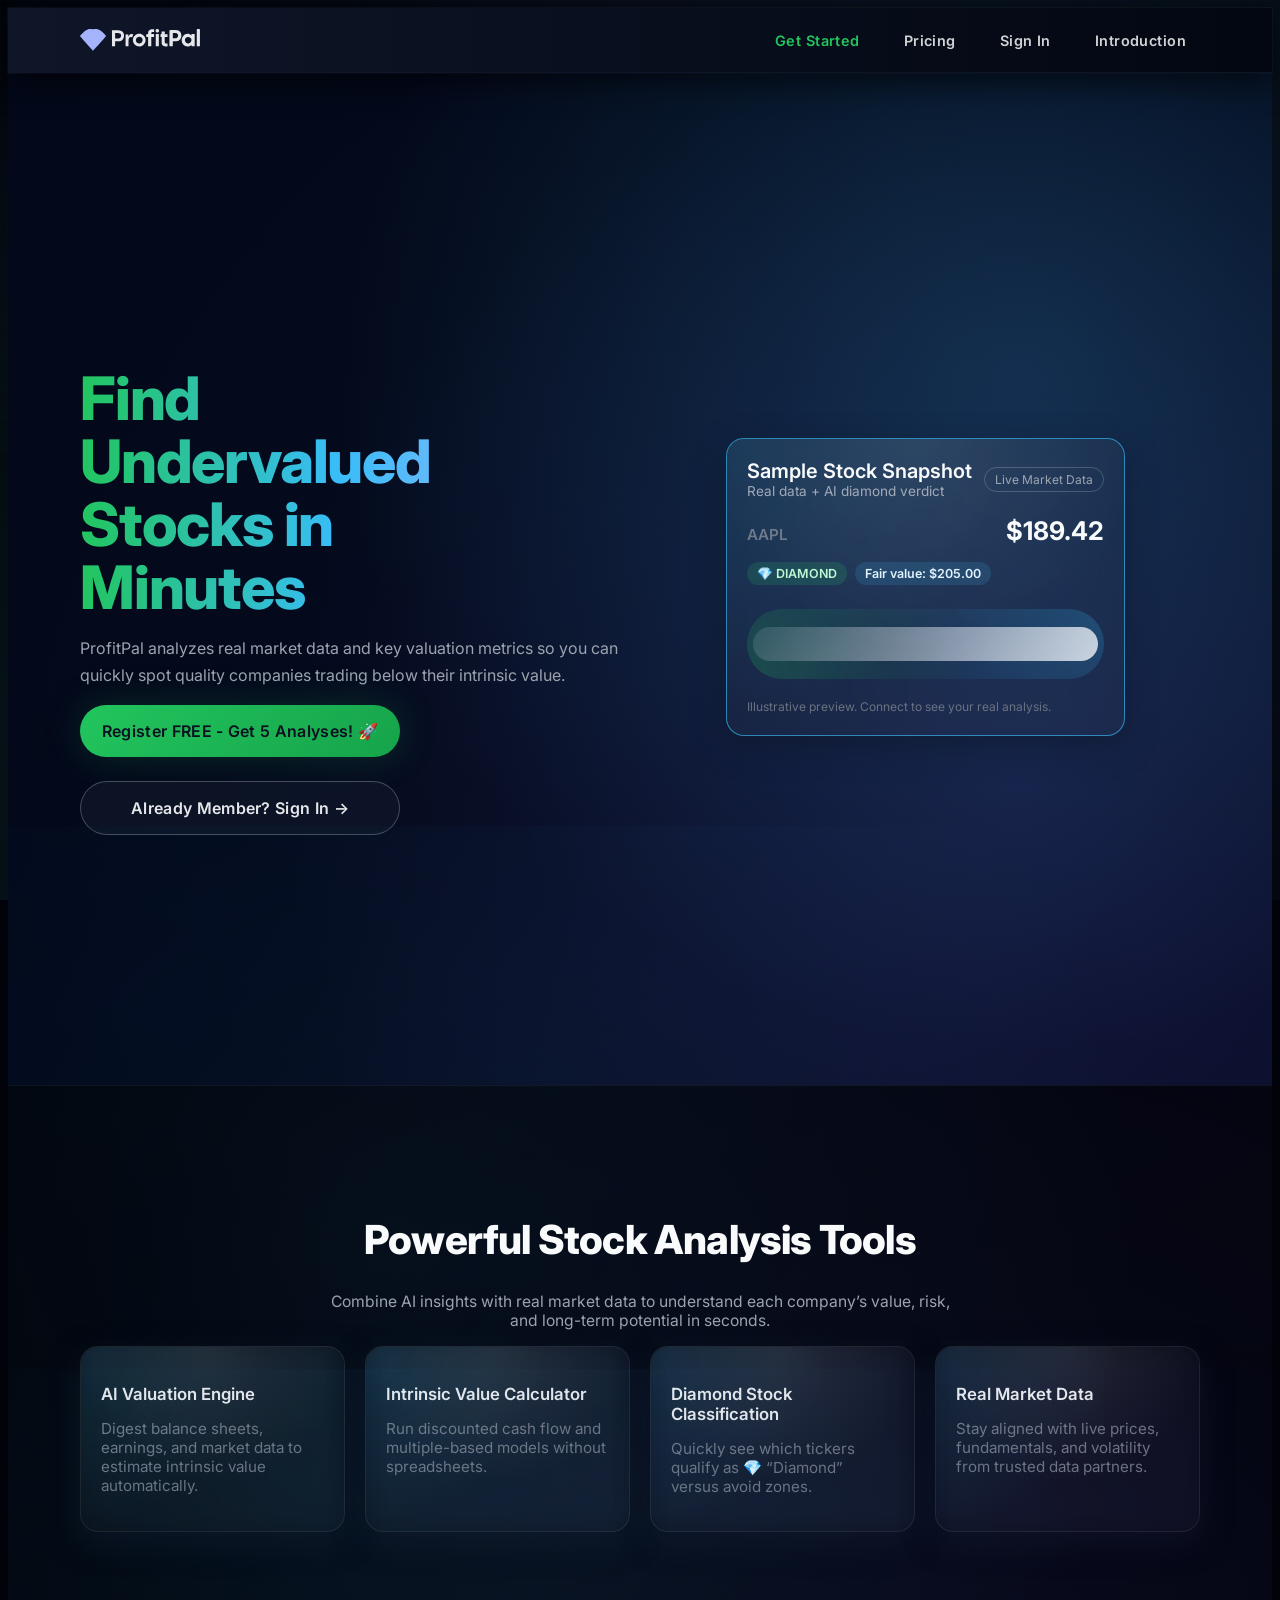
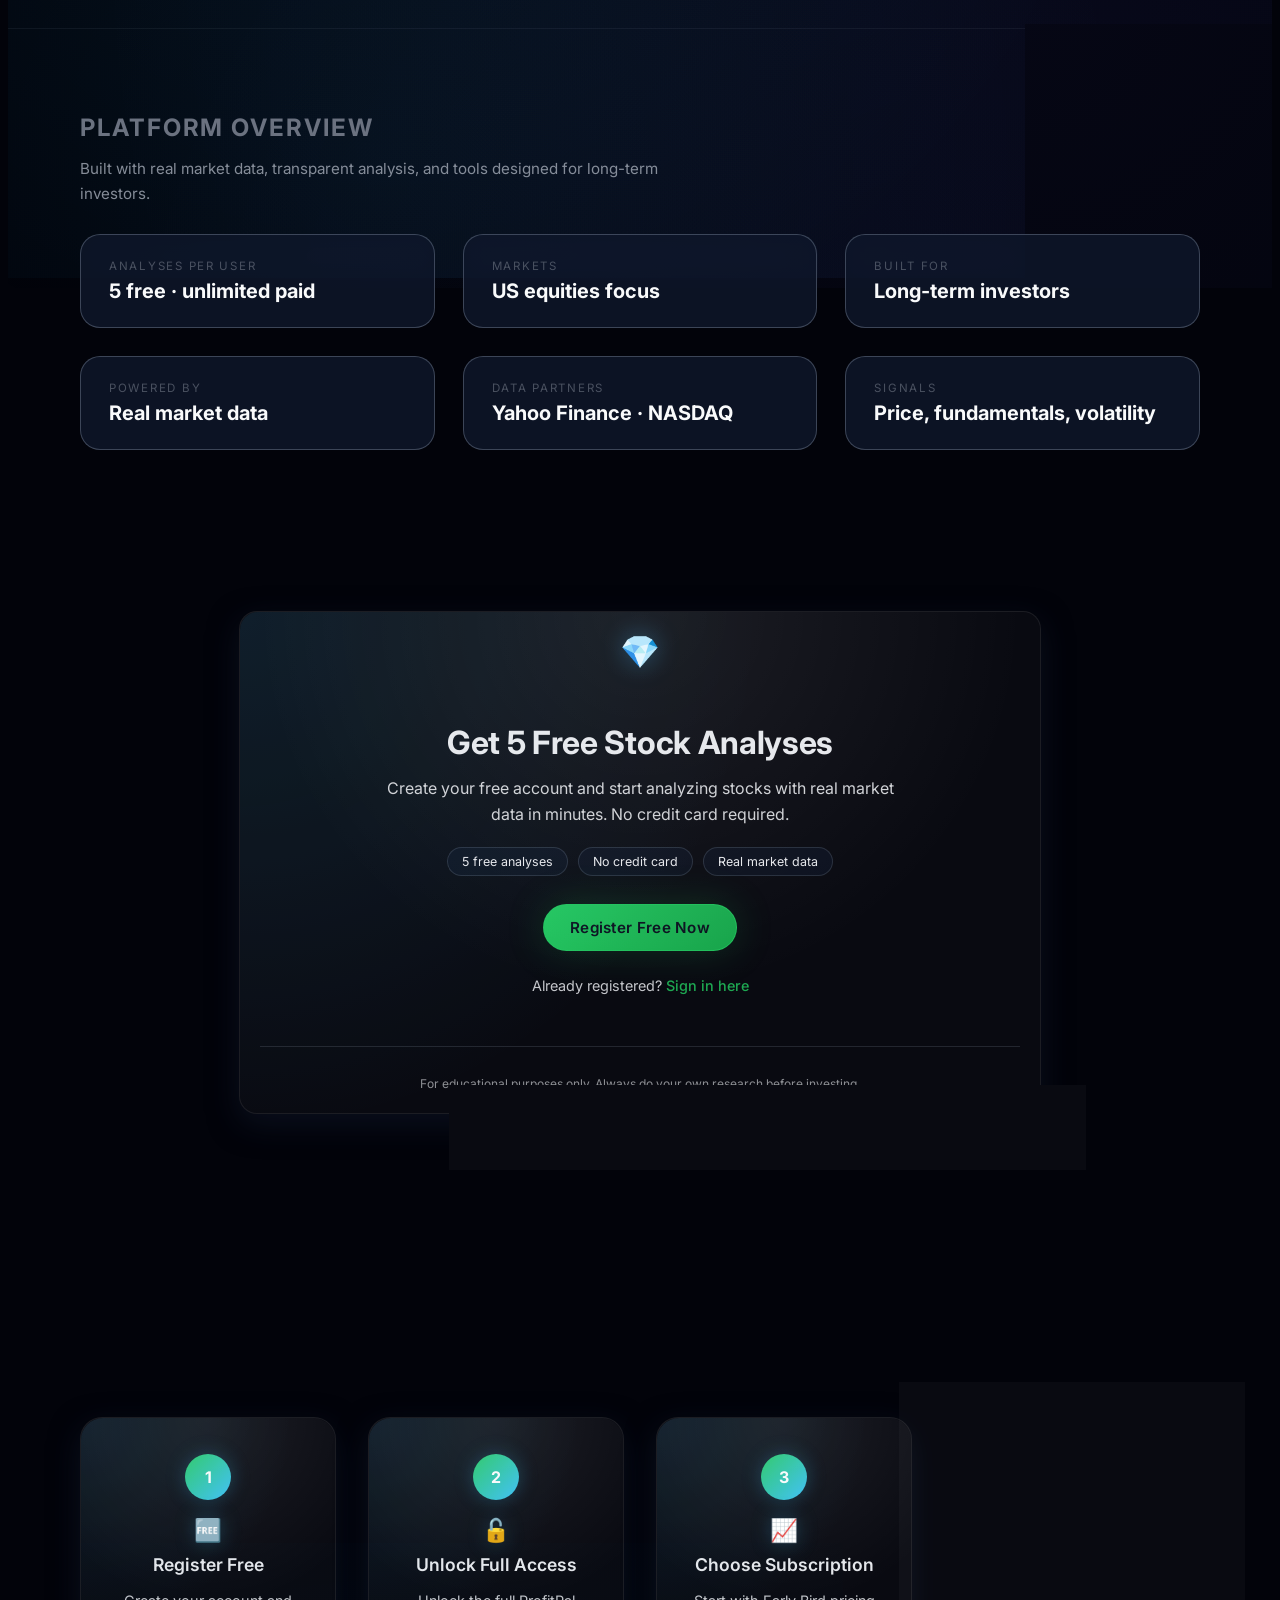
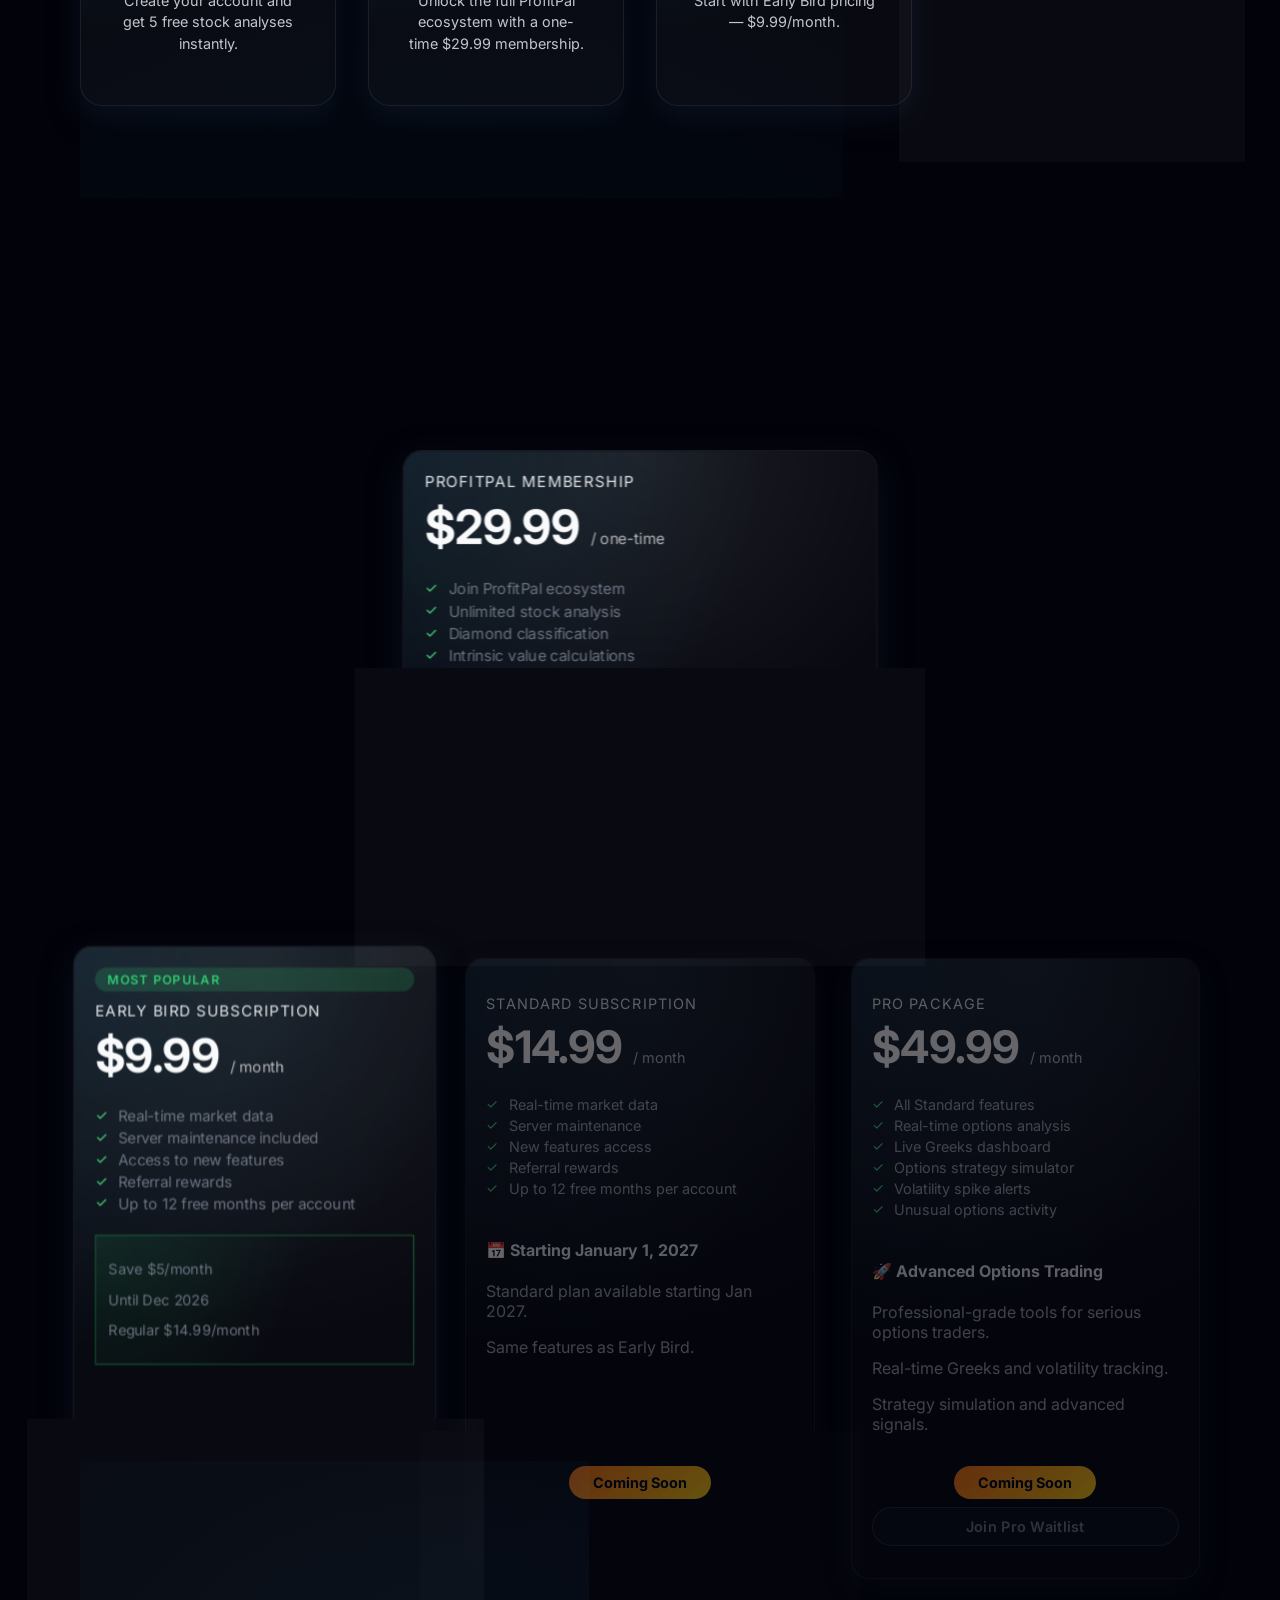
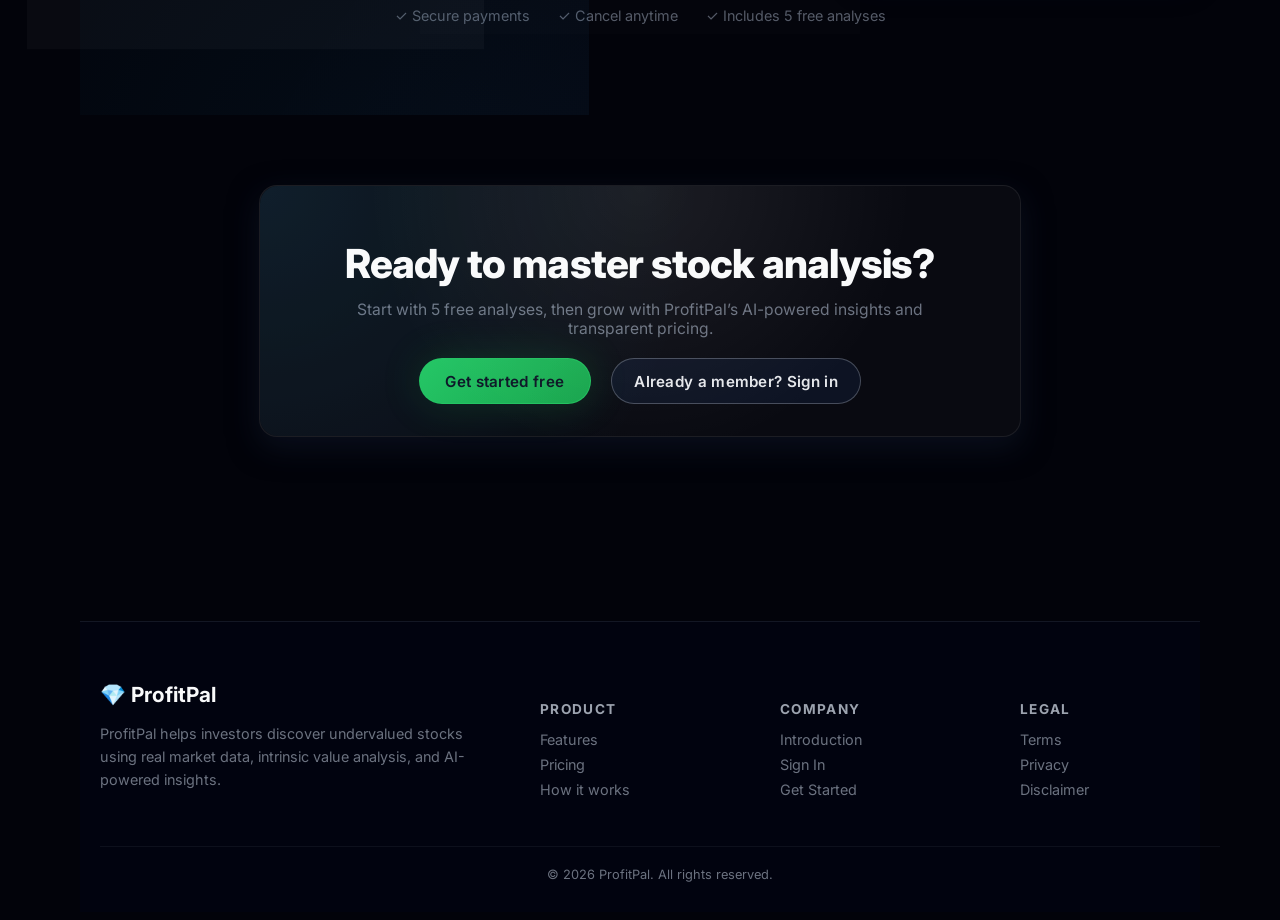
==== index.html @ 12ed352d "redesign homepage comppletd" ====
<!DOCTYPE html>
<html lang="en">
<head>
  <meta charset="UTF-8">
  <meta name="viewport" content="width=device-width, initial-scale=1.0">
  <title>💎 ProfitPal - Smart Stock Analysis Made Simple</title>
  <link href="https://fonts.googleapis.com/css2?family=Inter:wght@300;400;500;600;700;800;900&display=swap" rel="stylesheet">
  <!-- ProfitPal STYLES -->
  <!-- <link rel="stylesheet" href="profitpal_reunion_styles.css"> -->
  <link rel="stylesheet" href="redesign.css">
  <link rel="stylesheet" href="/static/css/pp-role-badge.css">
  <link rel="stylesheet" href="/static/css/logo.css">
</head>
<body class="pp-glow-bg">
  <div class="cursor-glow" id="cursor-glow" aria-hidden="true"></div>

<nav class="header-nav">
    <div class="pp-shell header-inner">
      <div class="header-logo">
        <svg class="header-logo-svg" viewBox="0 0 986 179" aria-label="ProfitPal logo">
          <path d="M883.81 39.78C897.352 40.2843 905.925 43.8228 915.745 52.9383C915.578 49.9847 915.866 44.8066 915.949 41.6885C924.79 41.5724 933.632 41.5745 942.474 41.6939C942.597 46.5914 942.513 51.8351 942.422 56.7499C941.898 84.8856 943.254 113.576 942.322 141.655C933.81 141.362 924.594 141.525 916.027 141.526L915.973 128.798C914.042 130.849 911.22 133.419 909.142 135.43C903.441 140.16 897.682 142.297 890.356 143.073C860.843 146.196 838.511 126.411 835.722 97.1095C834.373 82.6653 838.859 68.2813 848.181 57.166C858.124 45.3915 868.694 40.9746 883.81 39.78ZM894.15 118.386C908.742 115.59 918.317 101.511 915.557 86.9123C912.797 72.3144 898.743 62.7032 884.138 65.4256C869.48 68.1588 859.827 82.2739 862.596 96.9256C865.366 111.576 879.506 121.194 894.15 118.386Z" />
          <path d="M735.019 9.50898C754.934 9.13158 781.502 8.27682 800.532 11.282C832.593 16.344 842.893 60.5334 823.864 83.9673C815.263 94.5591 805.872 98.5158 792.501 100.188C783.858 101.408 772.048 100.964 763.046 100.835C761.917 112.006 763.194 129.343 762.53 141.616L735.41 141.663C734.398 127.587 734.911 106.227 734.91 91.5238L735.019 9.50898ZM763.005 76.2023C776.148 76.356 789.827 78.2774 800.205 69.4683C807.476 61.0581 809.084 47.9698 800.147 39.9606C791.537 32.244 773.995 33.6471 762.813 33.6428C762.841 47.6075 762.705 62.2699 763.005 76.2023Z" />
          <path d="M262.577 9.6993C270.832 9.29825 280.937 9.40684 289.358 9.43372C308.467 9.62295 327.675 7.44462 344.207 18.9782C364.381 33.0504 367.737 64.2321 353.089 83.347C344.488 94.5742 333.376 98.8954 319.412 100.643C310.191 101.737 298.14 101.388 288.618 101.379C288.462 114.744 288.602 128.397 288.597 141.785L262.762 141.766L262.697 47.8386C262.715 40.0704 262.656 32.3021 262.517 24.5359C262.455 20.5523 262.136 13.3378 262.577 9.6993ZM330.562 71.9703C339.445 63.6591 340.869 48.8149 332.354 39.9929C322.887 30.1828 302.254 32.7203 289.732 32.8429L288.716 33.3203C288.295 37.3802 288.545 44.9646 288.558 49.2385L288.666 78.2194C302.047 78.0635 319.755 79.9171 330.562 71.9703Z" />
          <path d="M482.337 39.6983C510.861 37.1393 536.095 58.1067 538.803 86.6187C541.509 115.131 520.672 140.472 492.173 143.326C463.468 146.201 437.901 125.177 435.174 96.4568C432.447 67.7362 453.602 42.2777 482.337 39.6983ZM489.909 119.203C505.217 117.568 516.321 103.866 514.751 88.552C513.181 73.238 499.525 62.0763 484.204 63.5838C468.793 65.0998 457.551 78.8537 459.132 94.2569C460.711 109.661 474.511 120.846 489.909 119.203Z" />
          <path d="M561.649 21.2222C567.627 -0.677405 591.073 1.02353 608.801 1.4063C609.04 8.57355 609.092 17.8224 608.743 24.9918C592.611 23.8532 584.983 22.678 585.951 41.6616C593.433 41.6347 601.106 41.5197 608.572 41.6229C608.627 49.6364 608.61 57.6498 608.523 65.6632C600.965 65.8782 592.714 65.5428 585.49 65.8611C585.703 89.4175 586.374 118.1 585.547 141.327C579.314 141.467 573.079 141.497 566.845 141.417L559.882 141.645L559.797 95.4289C559.746 87.838 559.262 72.5971 560.325 65.5299C557.421 66.0427 547.546 65.9567 544.109 66.0019C544.272 58.0669 544.354 50.132 544.351 42.196C547.762 41.9648 557.878 42.4852 559.936 41.6251L560.066 40.1649C559.924 31.8128 559.798 29.1732 561.649 21.2222Z" />
          <path d="M670.803 20.3631C679.321 20.4577 687.889 20.4426 696.395 20.8254C696.937 26.3401 696.662 36.8727 696.671 42.7798C703.901 42.739 712.036 42.7067 719.177 43.4411L719.157 66.0793C711.493 66.2492 703.828 66.3535 696.163 66.3911C696.117 80.0762 695.802 93.8656 696.342 107.529C696.943 122.754 709.027 119.634 719.801 118.392L719.868 128.119L719.873 140.795C706.32 143.627 689.011 145.169 678.341 134.263C675.289 131.093 673.139 127.165 672.115 122.886C670.42 116.076 670.915 105.099 670.966 97.8901L671.233 66.3072L661.994 65.6729C661.668 58.0745 661.808 49.9277 661.818 42.2777C664.708 41.9551 667.841 41.8917 670.762 41.7648C671.091 35.3459 670.849 26.8874 670.803 20.3631Z" />
          <path d="M960.337 1.10524C967.896 0.721398 977.952 0.81173 985.503 1.10741L985.563 99.091L985.472 127.121C985.458 131.242 985.767 137.014 985.248 140.834L984.38 141.392C976.148 141.453 967.916 141.444 959.684 141.366L959.751 41.6702C959.79 29.127 959.792 16.5354 959.661 3.98679C959.644 2.30411 959.47 1.91917 960.337 1.10524Z" />
          <path d="M421.766 41.9143C429.05 41.4692 431.078 42.0057 437.452 45.0894C433.96 53.0544 431.696 61.2839 428.096 69.0598C413.186 61.1141 403.387 68.0276 399.632 83.734C397.984 90.6303 398.625 98.862 398.52 105.962C398.345 117.878 398.9 129.909 398.415 141.823L375.652 141.685C374.998 141.589 375.378 141.703 374.592 141.141C374.168 130.173 374.554 116.979 374.596 105.876L374.668 44.5389C381.754 44.2346 389.69 44.4152 396.851 44.4442C397.289 49.4718 397.152 57.8863 397.198 63.1666C403.48 51.6168 407.734 44.6055 421.766 41.9143Z" />
          <path d="M622.923 41.9433C630.18 41.5509 640.416 41.7681 647.807 41.9423C647.534 64.2794 647.975 86.765 647.824 109.099C647.756 119.24 648.233 131.432 647.621 141.421C639.397 141.621 630.752 141.545 622.491 141.585C622.217 109.186 622.153 74.2863 622.923 41.9433Z" />
          <path d="M630.878 0.703123C635.871 -0.907519 641.346 0.293468 645.206 3.84914C649.066 7.40373 650.713 12.7615 649.517 17.8708C648.321 22.979 644.467 27.0497 639.431 28.5217C631.792 30.7559 623.775 26.4379 621.436 18.8309C619.097 11.2229 623.303 3.14812 630.878 0.703123Z" />
          <g class="logo-icon">
            <path d="M138.851 0.0190285C141.362 -0.291703 147.992 3.28871 150.614 4.51229C162.621 10.1108 172.468 13.3138 181.545 23.4422C191.88 34.9769 204.767 45.6073 214.622 57.5484C206.332 68.9509 192.334 83.2445 182.799 94.29C158.016 123 131.608 150.382 105.896 178.186C101.082 173.342 96.158 167.537 91.5927 162.363C80.7181 150.558 2.09233 64.6705 0 58.2495C0.516094 55.6884 2.38046 53.1595 4.33517 51.3779C17.1214 39.7281 28.5744 25.584 42.1165 14.9449C46.0786 11.8322 54.9285 8.97219 59.6464 6.26808C63.6687 3.96286 69.9877 1.37054 74.5218 0.444802C83.7093 -0.383099 94.5817 1.55549 103.902 1.3684C115.561 1.13509 127.187 0.402873 138.851 0.0190285Z" />
            <path d="M122.23 73.4272C125.714 72.9703 127.943 73.0402 131.45 73.0886C126.568 89.3896 121.503 106.096 116.798 122.428C113.238 134.785 111.622 146.486 106.733 159.098C106.053 153.695 105.28 149.513 104.209 144.222C100.938 130.113 95.6568 115.241 92.2646 100.933C90.3851 93.0076 85.6059 82.3847 82.8813 74.1702C92.2259 75.7206 112.658 74.5788 122.23 73.4272Z" />
            <path d="M37.9092 64.6042C48.6482 66.9589 67.8587 71.1693 77.8935 74.0412C85.8199 93.5291 90.6787 114.91 97.1772 134.937C98.9373 140.364 101.138 146.861 102.168 152.4C100.007 151.327 66.9738 102.37 61.7376 97.0267C58.9851 94.2183 39.3607 67.9975 37.9092 64.6042Z" />
            <path d="M170.916 65.1579L171.833 65.2171C172.048 67.6922 140.785 111.658 136.105 118.55C127.833 130.727 118.882 145.157 111.005 157.723L110.446 157.559C114.2 148.097 116.245 138.888 119.234 129.397C124.977 111.162 129.582 92.2958 135.686 74.2766C136.73 73.4756 137.765 72.6638 138.791 71.8413C148.399 70.2866 161.545 67.5879 170.916 65.1579Z" />
            <path d="M106.432 32.6816C110.862 37.6275 114.187 43.2777 117.842 48.7935C122.263 55.4726 126.743 62.113 131.281 68.7136C124.923 69.5372 116.058 69.677 109.034 70.3759C100.631 70.5651 92.2237 70.5027 83.8232 70.1866C86.8553 60.0196 100.138 41.5326 106.432 32.6816Z" />
            <path d="M195.163 55.3424C196.867 56.8939 198.565 58.6347 200.213 60.2615C197.532 64.0548 185.405 76.6109 181.498 81.0912C162.601 102.764 143.368 124.142 123.804 145.217C122.667 146.915 122.748 146.986 120.921 148.078C121.095 147.019 126.042 140.354 127.122 138.679C141.017 117.135 156.051 96.3687 171.059 75.5959C174.262 71.1618 177.628 67.39 180.494 62.6774C185.731 60.369 190.132 58.0197 195.163 55.3424Z" />
            <path d="M14.0186 60.8894C19.4268 60.3099 25.851 61.5378 31.1206 62.7484C35.0106 66.1589 39.8081 74.3229 43.4176 79.028C55.8608 95.2828 68.0793 111.71 80.0699 128.301C83.5439 133.049 97.7311 151.159 99.0869 155.349C94.6216 152.163 15.8152 65.0408 14.0186 60.8894Z" />
            <path d="M63.6128 28.883C66.0868 31.914 75.8882 64.3634 77.4957 69.7963C70.6843 68.3674 63.8945 66.8331 57.1304 65.1934C51.0459 63.5419 44.9463 61.9495 38.8306 60.4174C46.6214 52.6642 55.4477 37.7566 63.6128 28.883Z" />
            <path d="M67.1577 27.7787C77.2581 29.4292 92.5205 31.3914 102.626 32.0602C98.0964 38.3683 93.329 44.7916 89.2583 51.3782C86.0682 56.3929 83.7372 60.4356 80.8966 65.6267C76.2571 54.3081 71.5864 39.6532 67.1577 27.7787Z" />
            <path d="M144.538 34.2966C151.909 40.3306 163.829 53.5609 171.808 60.9593C168.067 61.6732 164.334 62.4334 160.612 63.2398C152.627 64.6827 144.664 66.2428 136.726 67.919C139.23 56.8219 141.675 45.2733 144.538 34.2966Z" />
            <path d="M50.66 24.1758C54.577 24.808 56.3026 25.2649 60.1056 26.4476C50.8858 37.9254 44.3336 48.7698 33.9633 60.0378L28.8636 58.5767L17.5193 56.0983C24.607 47.7064 33.4881 40.6166 41.1564 32.7289C44.0745 29.7281 47.3022 26.6605 50.66 24.1758Z" />
            <path d="M133.725 27.5713C137.485 26.9713 138.198 28.582 140.758 31.0549C138.728 41.7402 134.881 54.2082 133.498 64.7236C131.902 61.8378 130.216 59.4401 128.357 56.7231C122.881 48.8569 116.65 39.5533 111.667 31.4517C117.056 30.0636 127.761 28.597 133.725 27.5713Z" />
            <path d="M155.803 23.4769C160.207 24.308 165.308 24.98 168.764 27.9636C177.023 35.0954 184.537 43.9303 192.182 51.7792L187.54 54.3522L179.564 58.6476C174.173 49.7632 162.975 29.8743 155.803 23.4769Z" />
            <path d="M75.5026 12.4099C81.8957 13.7335 96.4893 14.7033 103.101 15.1355C103.664 19.1783 104.184 23.2264 104.662 27.2799C101.977 27.067 99.5504 26.7294 96.8914 26.3659C87.7018 25.4026 76.3843 24.5295 67.53 22.7823C70.3223 17.4235 70.9556 16.3053 75.5026 12.4099Z" />
            <path d="M133.612 13.1367C136.628 12.2905 147.282 16.7418 150.712 18.0783C141.297 20.1771 131.853 22.1501 122.384 23.9962C117.883 24.7295 112.994 25.9208 108.509 26.9153C108.632 22.65 108.843 19.4234 108.232 15.2097C116.706 14.6968 125.168 14.0055 133.612 13.1367Z" />
            <path d="M141.428 24.8617C157.379 23.2167 160.217 35.0815 167.522 46.2022C169.952 49.902 172.398 53.2759 174.47 57.224L174.193 57.9885C166.091 52.3824 157.462 40.3058 149.626 33.7375C145.244 30.0635 147.667 30.0151 146.485 27.3013L145.169 28.3873C143.341 27.9174 142.272 26.4939 141.428 24.8617Z" />
            <path d="M65.9674 17.1773C66.2222 18.8159 65.7642 19.9051 64.9255 21.234C62.4386 22.478 63.2686 22.1071 60.1248 21.8652C60.1473 21.4942 60.1699 21.1233 60.1925 20.7523C62.1493 18.831 63.517 18.3644 65.9674 17.1773Z" />
          </g>
        </svg>
      </div>
      <div class="header-links">
        <a href="#demo" class="nav-link nav-link--primary">Get Started</a>
        <a href="#pricing" class="nav-link">Pricing</a>
        <a href="/login" class="nav-link">Sign In</a>
        <!-- СЮДА МОЖНО ДОБАВИТЬ ЕЩЁ ССЫЛКИ, НАПРИМЕР: -->
        <a href="#introduction" class="nav-link">Introduction</a>
      </div>
    </div>
  </nav>

  <!-- Hero Section -->
  <div class="hero pp-section pp-section--hero reveal-up">
    <div class="pp-shell">
      <div class="pp-grid pp-grid--2 pp-grid--center hero-layout">
        <!-- Left: headline and actions -->
        <div class="hero-content hero-left">
          <h1 class="pp-hero-title">Find<br>Undervalued<br>Stocks in<br>Minutes</h1>
          <p class="pp-hero-subtitle">
            ProfitPal analyzes real market data and key valuation metrics so you can quickly spot quality companies
            trading below their intrinsic value.
          </p>
          <div class="hero-actions">
            <a href="#demo" class="cta-button pp-btn pp-btn-primary">Register FREE - Get 5 Analyses! 🚀</a>
            <a href="/login" class="cta-button secondary pp-btn pp-btn-secondary">Already Member? Sign In →</a>
          </div>
        </div>

        <!-- Right: product preview card (static) -->
        <div class="hero-preview hero-right">
          <div class="pp-card pp-card--highlight hero-preview-card">
            <div class="pp-card-header">
              <div>
                <div class="pp-card-title">Sample Stock Snapshot</div>
                <div class="pp-card-subtitle">Real data + AI diamond verdict</div>
              </div>
              <span class="hero-badge">Live Market Data</span>
            </div>
            <div class="hero-preview-body">
              <div class="hero-preview-price-row">
                <span class="hero-preview-ticker">AAPL</span>
                <span class="hero-preview-price">$189.42</span>
              </div>
              <div class="hero-preview-meta">
                <span class="hero-preview-tag hero-preview-tag--diamond">💎 DIAMOND</span>
                <span class="hero-preview-tag hero-preview-tag--fair">Fair value: $205.00</span>
              </div>
              <div class="hero-preview-chart">
                <div class="hero-preview-chart-line"></div>
              </div>
              <div class="hero-preview-footer">
                <span class="hero-preview-footnote">Illustrative preview. Connect to see your real analysis.</span>
              </div>
            </div>
          </div>
        </div>
      </div>
    </div>
  </div>

  <!-- Feature Section -->
  <div class="pp-section features-section reveal-up" id="features">
    <div class="pp-shell">
      <h2 class="pp-section-title">Powerful Stock Analysis Tools</h2>
      <p class="pp-section-description">
        Combine AI insights with real market data to understand each company’s value, risk, and long-term potential in seconds.
      </p>
      <div class="pp-grid pp-grid--4 feature-grid">
        <div class="pp-card feature-card">
          <h3 class="feature-card-title">AI Valuation Engine</h3>
          <p class="feature-card-text">Digest balance sheets, earnings, and market data to estimate intrinsic value automatically.</p>
        </div>
        <div class="pp-card feature-card">
          <h3 class="feature-card-title">Intrinsic Value Calculator</h3>
          <p class="feature-card-text">Run discounted cash flow and multiple-based models without spreadsheets.</p>
        </div>
        <div class="pp-card feature-card">
          <h3 class="feature-card-title">Diamond Stock Classification</h3>
          <p class="feature-card-text">Quickly see which tickers qualify as 💎 “Diamond” versus avoid zones.</p>
        </div>
        <div class="pp-card feature-card">
          <h3 class="feature-card-title">Real Market Data</h3>
          <p class="feature-card-text">Stay aligned with live prices, fundamentals, and volatility from trusted data partners.</p>
        </div>
      </div>
    </div>
  </div>

  <!-- Hero Stats Strip -->
  <div class="pp-section pp-section--tight hero-stats-section reveal-up">
    <div class="pp-shell">
      <div class="hero-stats-header">
        <h2 class="hero-stats-title">Platform Overview</h2>
        <p class="hero-stats-subtitle">
          Built with real market data, transparent analysis, and tools designed for long-term investors.
        </p>
      </div>
      <div class="platform-grid">
        <div class="platform-card">
          <div class="platform-card-label">Analyses per user</div>
          <div class="platform-card-value">5 free · unlimited paid</div>
        </div>
        <div class="platform-card">
          <div class="platform-card-label">Markets</div>
          <div class="platform-card-value">US equities focus</div>
        </div>
        <div class="platform-card">
          <div class="platform-card-label">Built for</div>
          <div class="platform-card-value">Long-term investors</div>
        </div>
        <div class="platform-card">
          <div class="platform-card-label">Powered by</div>
          <div class="platform-card-value">Real market data</div>
        </div>
        <div class="platform-card">
          <div class="platform-card-label">Data partners</div>
          <div class="platform-card-value">Yahoo Finance · NASDAQ</div>
        </div>
        <div class="platform-card">
          <div class="platform-card-label">Signals</div>
          <div class="platform-card-value">Price, fundamentals, volatility</div>
        </div>
      </div>
    </div>
  </div>

  <!-- Registration CTA Section -->
  <div class="pp-shell reveal-up">
    <div class="pp-section" id="demo">
      <div class="cta-card registration-cta pp-card">
        <div class="registration-icon">💎</div>

        <h3 class="platform-title">Get 5 Free Stock Analyses</h3>

        <p class="platform-subtitle">
          Create your free account and start analyzing stocks with real market data in minutes. No credit card required.
        </p>

        <div class="trust-chips-row">
          <span class="trust-chip">5 free analyses</span>
          <span class="trust-chip">No credit card</span>
          <span class="trust-chip">Real market data</span>
        </div>

        <button class="cta-button pp-btn pp-btn-primary registration-cta-btn">
          Register Free Now
        </button>

        <p class="cta-secondary">
          Already registered? <a href="/login">Sign in here</a>
        </p>

        <div class="cta-divider"></div>

        <p class="cta-disclaimer">
          For educational purposes only. Always do your own research before investing.
        </p>
      </div>
    </div>

    <!-- How It Works Section -->
    <div class="pp-section" id="how-it-works">
      <h2 class="pp-section-title">How ProfitPal Works</h2>
      <div class="process-steps steps-grid reveal-up">
        <div class="step-flow-line" aria-hidden="true"></div>

        <div class="step step-card pp-card">
          <div class="step-number">1</div>
          <div class="step-body">
            <div class="step-icon">🆓</div>
            <h3 class="step-title">Register Free</h3>
            <p class="step-description">
              Create your account and get 5 free stock analyses instantly.
            </p>
          </div>
        </div>
        <div class="step step-card pp-card">
          <div class="step-number">2</div>
          <div class="step-body">
            <div class="step-icon">🔓</div>
            <h3 class="step-title">Unlock Full Access</h3>
            <p class="step-description">
              Unlock the full ProfitPal ecosystem with a one-time $29.99 membership.
            </p>
          </div>
        </div>
        <div class="step step-card pp-card">
          <div class="step-number">3</div>
          <div class="step-body">
            <div class="step-icon">📈</div>
            <h3 class="step-title">Choose Subscription</h3>
            <p class="step-description">
              Start with Early Bird pricing — $9.99/month.
            </p>
          </div>
        </div>
        <div class="step step-card pp-card">
          <div class="step-number">4</div>
          <div class="step-body">
            <div class="step-icon">🤝</div>
            <h3 class="step-title">Refer Friends</h3>
            <p class="step-description">
              Invite friends and earn free subscription months.
            </p>
          </div>
        </div>
      </div>
    </div>

    <!-- Pricing Section -->
    <div class="pp-section reveal-up" id="pricing">
      <h2 class="pp-section-title">Simple ProfitPal Pricing</h2>

      <p class="pricing-flow-text">
        Start free with 5 stock analyses. Unlock the platform with a one-time membership, then choose a subscription plan.
      </p>

      <div class="pricing-cards pricing-grid">
        <!-- Membership (one-time) -->
        <div class="pricing-card featured pp-card pricing-card--primary pricing-card--membership membership-card">
          <div class="pricing-tier">ProfitPal Membership</div>
          <div class="pricing-price">
            <span class="price">$29.99</span>
            <span class="price-period">/ one-time</span>
          </div>
          <div class="pricing-features">
            <div class="feature">Join ProfitPal ecosystem</div>
            <div class="feature">Unlimited stock analysis</div>
            <div class="feature">Diamond classification</div>
            <div class="feature">Intrinsic value calculations</div>
            <div class="feature">Premium metrics</div>
          </div>
          <div class="info-text">
            <h4>💎 Required to access ProfitPal</h4>
            <p>One-time membership to unlock the ProfitPal platform.</p>
          </div>
          <div class="pricing-actions">
            <button onclick="showQR()" class="cta-button pp-btn pp-btn-primary pricing-cta button-primary">
              Join with QR or card
            </button>
          </div>
        </div>

        <!-- Early Bird subscription -->
        <div class="pricing-card featured pp-card popular-plan">
          <div class="badge-popular">Most Popular</div>
          <div class="pricing-tier">Early Bird Subscription</div>
          <div class="pricing-price">
            <span class="price">$9.99</span>
            <span class="price-period">/ month</span>
          </div>
          <div class="pricing-features">
            <div class="feature">Real-time market data</div>
            <div class="feature">Server maintenance included</div>
            <div class="feature">Access to new features</div>
            <div class="feature">Referral rewards</div>
            <div class="feature">Up to 12 free months per account</div>
          </div>
          <div class="info-text info-text--note">
            <p>Save $5/month</p>
            <p>Until Dec 2026</p>
            <p>Regular $14.99/month</p>
          </div>
          <div class="pricing-actions">
            <button onclick="goToPayment()" class="cta-button pp-btn pp-btn-primary pricing-cta button-primary">
              Start Early Bird
            </button>
          </div>
        </div>

        <!-- Standard subscription -->
        <div class="pricing-card info-only pp-card pricing-card--muted">
          <div class="pricing-tier pricing-tier--muted">Standard Subscription</div>
          <div class="pricing-price">
            <span class="price">$14.99</span>
            <span class="price-period">/ month</span>
          </div>
          <div class="pricing-features">
            <div class="feature">Real-time market data</div>
            <div class="feature">Server maintenance</div>
            <div class="feature">New features access</div>
            <div class="feature">Referral rewards</div>
            <div class="feature">Up to 12 free months per account</div>
          </div>

          <div class="info-text">
            <h4>📅 Starting January 1, 2027</h4>
            <p>Standard plan available starting Jan 2027.</p>
            <p>Same features as Early Bird.</p>
          </div>
          <div class="pricing-actions">
            <div class="pricing-ribbon">
              Coming Soon
            </div>
            <button class="cta-button pp-btn pp-btn-secondary pricing-cta" disabled>
              Available 2027
            </button>
          </div>
        </div>

        <!-- Pro package -->
        <div class="pricing-card info-only pp-card pricing-card--muted">
          <div class="pricing-tier pricing-tier--muted">Pro Package</div>
          <div class="pricing-price">
            <span class="price">$49.99</span>
            <span class="price-period">/ month</span>
          </div>
          <div class="pricing-features">
            <div class="feature">All Standard features</div>
            <div class="feature">Real-time options analysis</div>
            <div class="feature">Live Greeks dashboard</div>
            <div class="feature">Options strategy simulator</div>
            <div class="feature">Volatility spike alerts</div>
            <div class="feature">Unusual options activity</div>
          </div>

          <div class="info-text">
            <h4>🚀 Advanced Options Trading</h4>
            <p>Professional-grade tools for serious options traders.</p>
            <p>Real-time Greeks and volatility tracking.</p>
            <p>Strategy simulation and advanced signals.</p>
          </div>
          <div class="pricing-actions">
            <div class="pricing-ribbon">
              Coming Soon
            </div>
            <button class="cta-button pp-btn pp-btn-secondary pricing-cta" disabled>
              Join Pro Waitlist
            </button>
          </div>
        </div>
      </div>

      <div class="trust-row">
        <span>✓ Secure payments</span>
        <span>✓ Cancel anytime</span>
        <span>✓ Includes 5 free analyses</span>
      </div>
    </div>

    <div class="pp-section pp-section--tight final-cta-section reveal-up">
      <div class="final-cta-card pp-card">
        <h2 class="final-cta-title">Ready to master stock analysis?</h2>
        <p class="final-cta-text">
          Start with 5 free analyses, then grow with ProfitPal’s AI-powered insights and transparent pricing.
        </p>
        <div class="final-cta-actions">
          <a href="#demo" class="cta-button pp-btn pp-btn-primary">Get started free</a>
          <a href="/login" class="cta-button pp-btn pp-btn-secondary">Already a member? Sign in</a>
        </div>
      </div>
    </div>

    <div class="footer-disclaimer"></div>

  <!-- QR Code Popup -->
  <div id="qr-overlay" class="qr-overlay" onclick="closeQR(event)">
    <div class="qr-popup pp-card" onclick="event.stopPropagation()">
      <button class="qr-close" onclick="closeQR()">&times;</button>
      <div class="qr-title">💎 Join ProfitPal via Telegram</div>
      <div class="bot-badge">@AIStockScreenerPro_bot</div>

      <div class="qr-code-container">
        <img src="https://api.qrserver.com/v1/create-qr-code/?size=200x200&data=https://t.me/AIStockScreenerPro_bot?start=landing" 
             alt="ProfitPal Telegram Bot QR" class="qr-code">
      </div>

      <div class="qr-instructions">
        <strong>Scan with your phone camera or Telegram:</strong>
      </div>

      <div class="qr-steps">
        <div class="qr-step">📱 1. Open camera or Telegram scanner</div>
        <div class="qr-step">🤖 2. Scan QR → Opens @AIStockScreenerPro_bot</div>
        <div class="qr-step">💳 3. Pay $29.99 membership + choose subscription plan</div>
        <div class="qr-step">🔑 4. Get license key → Enter in Sign In</div>
        <div class="qr-step">💎 5. Unlimited access forever!</div>
      </div>

      <div class="qr-bot-link-wrapper">
        <a href="https://t.me/AIStockScreenerPro_bot?start=landing" target="_blank" class="cta-button pp-btn pp-btn-primary qr-bot-link">
          Open Bot Directly 🤖
        </a>
      </div>
    </div>
  </div>

  <!-- Dynamic Scripts -->
<script>
    // ============================================================================
    // PROFITPAL INDEX - PROFESSIONAL VERSION
    // No fake demo, no fingerprint tricks - just honest registration flow
    // ============================================================================

    // QR Code Popup
    function showQR() {
      document.getElementById('qr-overlay').style.display = 'flex';
      document.body.style.overflow = 'hidden';
    }

    function closeQR(event) {
      if (event && event.target !== event.currentTarget) return;
      document.getElementById('qr-overlay').style.display = 'none';
      document.body.style.overflow = 'auto';
    }

    // Escape key closes popup
    document.addEventListener('keydown', (e) => {
      if (e.key === 'Escape') closeQR();
    });

    // Payment redirect
    function goToPayment() {
      window.location.href = '/analysis';
    }

    // Smooth scroll for anchor links
    document.querySelectorAll('a[href^="#"]').forEach(anchor => {
      anchor.addEventListener('click', (e) => {
        e.preventDefault();
        const target = document.querySelector(anchor.getAttribute('href'));
        if (target) {
          target.scrollIntoView({ behavior: 'smooth', block: 'start' });
        }
      });
    });

    // Scroll reveal for sections and cards
    const revealElements = document.querySelectorAll('.reveal-up');
    if ('IntersectionObserver' in window && revealElements.length) {
      const observer = new IntersectionObserver((entries) => {
        entries.forEach(entry => {
          if (entry.isIntersecting) {
            entry.target.classList.add('is-visible');
            observer.unobserve(entry.target);
          }
        });
      }, { threshold: 0.15 });

      revealElements.forEach(el => observer.observe(el));
    } else {
      // Fallback: show all immediately
      revealElements.forEach(el => el.classList.add('is-visible'));
    }

    // Cursor glow: follow mouse, GPU-friendly (transform only), minimal work
    (function () {
      var el = document.getElementById('cursor-glow');
      if (!el) return;
      var x = 0, y = 0;
      var raf = 0;
      function setPos(e) {
        x = e.clientX;
        y = e.clientY;
        if (!raf) {
          raf = requestAnimationFrame(function () {
            el.style.transform = 'translate3d(' + (x - 210) + 'px,' + (y - 210) + 'px,0)';
            raf = 0;
          });
        }
      }
      document.addEventListener('mousemove', setPos, { passive: true });
    })();
  </script>

<footer id="pp-footer" class="pp-footer">
  <div class="pp-shell">
    <div class="pp-footer-grid">

      <div class="pp-footer-brand">
        <div class="pp-footer-logo">💎 ProfitPal</div>
        <p class="pp-footer-description">
          ProfitPal helps investors discover undervalued stocks using real market data,
          intrinsic value analysis, and AI-powered insights.
        </p>
      </div>

      <div class="pp-footer-col">
        <h4>Product</h4>
        <a href="#features">Features</a>
        <a href="#pricing">Pricing</a>
        <a href="#how-it-works">How it works</a>
      </div>

      <div class="pp-footer-col">
        <h4>Company</h4>
        <a href="#introduction">Introduction</a>
        <a href="/login">Sign In</a>
        <a href="#demo">Get Started</a>
      </div>

      <div class="pp-footer-col">
        <h4>Legal</h4>
        <a href="/terms">Terms</a>
        <a href="/privacy">Privacy</a>
        <a href="/disclaimer">Disclaimer</a>
      </div>

    </div>

    <div class="pp-footer-bottom">
      <span>© 2026 ProfitPal. All rights reserved.</span>
    </div>
  </div>
</footer>

<script src="/static/js/pp-layout.js" defer></script>
<script src="/static/js/important_information.js" defer></script>
</body>
</html>
---- profitpal_reunion_styles.css ----
/* ============================================================
   profitpal_reunion_styles.css
   ProfitPal — единый, чистый, CSS
   Всё лучшее собрано, дубликаты выкинуты, структура по полкам.
   Версия: 1.0 (2026)
============================================================ */

/* --------------------------------------
   1. ГЛОБАЛЬНЫЕ ПЕРЕМЕННЫЕ (Theme)
-------------------------------------- */
:root {
  /* Цветовая палитра (из stock_analysis) */
  --pp-bg-base: #050811;
  --pp-bg-surface: #0f1523;
  --pp-bg-surface-hover: #161e31;
  --pp-bg-surface-active: #1d273f;

  --pp-border-dim: rgba(255, 255, 255, 0.06);
  --pp-border-light: rgba(255, 255, 255, 0.12);
  --pp-border-active: rgba(59, 130, 246, 0.5);

  --pp-text-title: #ffffff;
  --pp-text-body: #e2e8f0;
  --pp-text-muted: #8b9bb4;
  --pp-text-dim: #475569;

  --pp-accent-cyan: #06b6d4;
  --pp-accent-blue: #3b82f6;
  --pp-accent-gold: #f59e0b;
  --pp-accent-green: #10b981;
  --pp-accent-red: #ef4444;

  /* Доп. цвета из profitpal-styles */
  --profitpal-bg: #0a0e27;
  --profitpal-primary: #32cd32;
  --profitpal-danger: #e74c3c;
  --profitpal-warning: #f39c12;
  --profitpal-info: #3498db;
  --profitpal-light: #fff;
  --profitpal-gray: #95a5a6;
  --profitpal-dark: #2c3e50;

  --profitpal-gradient-success: linear-gradient(135deg, #32cd32 0%, #27ae60 100%);
  --profitpal-gradient-danger: linear-gradient(135deg, #e74c3c 0%, #c0392b 100%);
  --profitpal-gradient-bg: linear-gradient(135deg, #0a0e27 0%, #1a1e3a 100%);
  --profitpal-gradient-card: linear-gradient(135deg, rgba(255,255,255,.10) 0%, rgba(255,255,255,.05) 100%);

  /* Тени */
  --pp-shadow-subtle: 0 4px 24px rgba(0, 0, 0, 0.2);
  --pp-shadow-glow: 0 0 20px rgba(59, 130, 246, 0.15);

  /* Скругления */
  --pp-radius-sm: 6px;
  --pp-radius-md: 10px;
  --pp-radius-lg: 16px;
  --pp-radius-xl: 24px;

  /* Отступы (spacing) */
  --pp-space-1: 4px;
  --pp-space-2: 8px;
  --pp-space-3: 12px;
  --pp-space-4: 16px;
  --pp-space-6: 24px;
  --pp-space-8: 32px;
  --pp-space-12: 48px;
  --pp-space-16: 64px;
}

/* --------------------------------------
   2. БАЗОВЫЙ СБРОС (Reset) и ОСНОВНОЙ ФОН
-------------------------------------- */
* {
  margin: 0;
  padding: 0;
  box-sizing: border-box;
}

body {
  font-family: 'Inter', -apple-system, BlinkMacSystemFont, "Segoe UI", Roboto, Helvetica, Arial, sans-serif;
  background-color: var(--pp-bg-base);
  color: var(--pp-text-body);
  line-height: 1.6;
  min-height: 100vh;
  position: relative;
  overflow-x: hidden;
}

/* Фоновый слой с сеткой и свечением */
body::before {
  content: '';
  position: fixed;
  top: 0;
  left: 0;
  width: 100%;
  height: 100%;
  background-image: 
    linear-gradient(rgba(255, 255, 255, 0.02) 1px, transparent 1px),
    linear-gradient(90deg, rgba(255, 255, 255, 0.02) 1px, transparent 1px);
  background-size: 32px 32px;
  background-position: center top;
  pointer-events: none;
  z-index: -2;
}

/* Свечение по краям */
body::after {
  content: '';
  position: fixed;
  top: 0;
  left: 0;
  width: 100%;
  height: 100%;
  background: 
    radial-gradient(circle at 15% 50%, rgba(59, 130, 246, 0.05) 0%, transparent 40%),
    radial-gradient(circle at 85% 30%, rgba(16, 185, 129, 0.03) 0%, transparent 40%);
  pointer-events: none;
  z-index: -1;
}

/* Для страниц с приватным доступом (data-pp-page="private") */
body[data-pp-page="private"] {
  background-color: var(--pp-bg-base);
  color: var(--pp-text-body);
}

/* --------------------------------------
   3. КОНТЕЙНЕРЫ (Layout)
-------------------------------------- */
.container {
  max-width: 1400px;
  margin: 0 auto;
  padding: 40px 20px;
  position: relative;
  z-index: 1;
}

.main-container {
  max-width: 1400px;
  margin: 0 auto;
  padding: 30px;
  z-index: 10;
  position: relative;
}

/* --------------------------------------
   4. ШАПКА (Header) — унифицированная
-------------------------------------- */
.nav-header {
  position: sticky;
  top: 0;
  z-index: 100;
  display: flex;
  justify-content: space-between;
  align-items: center;
  padding: 16px 32px;
  background: rgba(5, 8, 17, 0.8);
  backdrop-filter: blur(16px);
  -webkit-backdrop-filter: blur(16px);
  border-bottom: 1px solid var(--pp-border-dim);
  margin-bottom: 24px;
  border-radius: 0;
  box-shadow: var(--pp-shadow-subtle);
  transition: all 0.2s ease;
}

/* Логотип */
.nav-header .logo {
  display: flex;
  align-items: center;
}

/* Кнопка "Back to Dashboard" */
.nav-header .back-link {
  color: var(--pp-accent-blue);
  text-decoration: none;
  font-weight: 600;
  font-size: 15px;
  padding: 8px 16px;
  border-radius: 40px;
  background: rgba(59, 130, 246, 0.1);
  transition: all 0.2s ease;
  display: inline-flex;
  align-items: center;
  gap: 6px;
  border: 1px solid rgba(59, 130, 246, 0.2);
}

.nav-header .back-link:hover {
  background: rgba(59, 130, 246, 0.2);
  color: var(--pp-text-title);
  border-color: rgba(59, 130, 246, 0.4);
  transform: translateX(-2px);
}

/* Блок с пользователем */
.nav-header .user-info {
  display: flex;
  align-items: center;
  gap: 16px;
}

/* Контейнер для бейджа роли */
#role-badge-container {
  display: flex;
  align-items: center;
}

/* Аватар */
.user-avatar {
  width: 40px;
  height: 40px;
  background: linear-gradient(135deg, var(--pp-accent-green), #228b22);
  border-radius: 50%;
  display: flex;
  align-items: center;
  justify-content: center;
  font-weight: 700;
  font-size: 16px;
  color: #ffffff;
  box-shadow: 0 4px 12px rgba(50, 205, 50, 0.3);
  transition: all 0.2s ease;
}

.user-avatar:hover {
  transform: scale(1.05);
  box-shadow: 0 6px 16px rgba(50, 205, 50, 0.5);
}

/* Приветствие */
#user-greeting {
  color: var(--pp-text-body);
  font-weight: 500;
  font-size: 15px;
  transition: color 0.2s ease;
}

#user-greeting:hover {
  color: var(--pp-text-title);
}

/* Навигационные ссылки (для страниц с меню) */
.nav-header .nav-links {
  display: flex;
  align-items: center;
  gap: 8px;
  margin-left: 24px;
}

.nav-header .nav-item {
  color: var(--pp-text-muted);
  text-decoration: none;
  font-weight: 500;
  font-size: 15px;
  padding: 8px 16px;
  border-radius: 40px;
  transition: all 0.2s ease;
  background: transparent;
  border: 1px solid transparent;
}

.nav-header .nav-item:hover {
  color: var(--pp-text-title);
  background: rgba(255, 255, 255, 0.05);
  border-color: var(--pp-border-light);
}

.nav-header .nav-item.active {
  color: var(--pp-accent-green);
  background: rgba(50, 205, 50, 0.1);
  border-color: rgba(50, 205, 50, 0.2);
}

/* Специальная кнопка (например, Trading Journal) */
.nav-header .nav-item-special {
  display: inline-flex;
  align-items: center;
  gap: 8px;
  background: linear-gradient(135deg, var(--pp-accent-green), #228b22);
  color: var(--pp-text-title);
  font-weight: 600;
  font-size: 15px;
  padding: 8px 20px;
  border-radius: 40px;
  text-decoration: none;
  border: none;
  transition: all 0.2s ease;
  box-shadow: 0 4px 12px rgba(50, 205, 50, 0.3);
  margin-left: 8px;
}

.nav-header .nav-item-special:hover {
  transform: translateY(-2px);
  box-shadow: 0 8px 20px rgba(50, 205, 50, 0.5);
}

/* Кнопка Upgrade */
.nav-header .upgrade-btn {
  background: linear-gradient(135deg, #ffd700, #ff8c00);
  color: #000000;
  font-weight: 700;
  font-size: 14px;
  padding: 6px 16px;
  border-radius: 40px;
  border: none;
  cursor: pointer;
  transition: all 0.2s ease;
  box-shadow: 0 4px 12px rgba(255, 215, 0, 0.3);
  margin-right: 12px;
}

.nav-header .upgrade-btn:hover {
  transform: translateY(-2px);
  box-shadow: 0 8px 20px rgba(255, 215, 0, 0.5);
}

/* Адаптивность шапки (nav-header only; header-nav/hero/cta controlled by redesign.css) */
@media (max-width: 768px) {
  .nav-header {
    padding: 12px 16px;
    flex-wrap: wrap;
  }

  .nav-header .back-link {
    order: 3;
    width: 100%;
    margin-top: 8px;
    justify-content: center;
  }

  .nav-header .user-info { gap: 8px; }

  #user-greeting {
    display: none;
  }
}

@keyframes fadeInUp {
  from {
    opacity: 0;
    transform: translateY(30px);
  }
  to {
    opacity: 1;
    transform: translateY(0);
  }
}

.section {
  padding: 80px 20px;
  margin: 40px auto;
  background: rgba(15, 35, 65, 0.6);
  border-radius: 20px;
  backdrop-filter: blur(10px);
  border: 1px solid rgba(34, 139, 34, 0.2);
}

.section h2 {
  text-align: center;
  font-size: clamp(2rem, 4vw, 3rem);
  font-weight: 800;
  margin-bottom: 50px;
  color: var(--pp-accent-gold);
}

/* --------------------------------------
   6. ЗАГОЛОВКИ СТРАНИЦ (Page Headers)
-------------------------------------- */
.header {
  text-align: center;
  margin-bottom: 40px;
}

.header-title {
  font-size: 48px;
  font-weight: 900;
  background: linear-gradient(135deg, var(--pp-accent-gold), var(--pp-accent-green));
  background-clip: text;
  -webkit-background-clip: text;
  -webkit-text-fill-color: transparent;
  text-transform: uppercase;
  letter-spacing: 3px;
  margin-bottom: 10px;
}

.header-subtitle {
  color: var(--pp-accent-cyan);
  font-size: 14px;
  letter-spacing: 2px;
  text-transform: uppercase;
}

/* --------------------------------------
   7. КАРТОЧКИ (Cards) — общие стили
      summary-card, current-price-card, valuation-card, etc.
-------------------------------------- */
.summary-card {
  background: var(--pp-bg-surface);
  border: 1px solid var(--pp-border-dim);
  border-radius: var(--pp-radius-lg);
  padding: 25px;
  transition: all 0.3s ease;
}

.summary-card:hover {
  background: var(--pp-bg-surface-hover);
  border-color: var(--pp-border-light);
  transform: translateY(-3px);
}

.summary-card.highlight {
  border-top-color: var(--pp-accent-gold);
  background: linear-gradient(180deg, rgba(245, 158, 11, 0.05) 0%, var(--pp-bg-surface) 100%);
}

.summary-label {
  color: var(--pp-text-muted);
  font-size: 12px;
  font-weight: 600;
  text-transform: uppercase;
  letter-spacing: 0.5px;
  margin-bottom: 10px;
}

.summary-value {
  font-size: 28px;
  font-weight: 800;
  color: var(--pp-text-title);
  margin-bottom: 5px;
}

.summary-change {
  font-size: 14px;
  font-weight: 600;
}

.positive { color: var(--pp-accent-green); }
.negative { color: var(--pp-accent-red); }

.summary-status {
  display: inline-block;
  padding: 4px 12px;
  border-radius: var(--pp-radius-sm);
  font-size: 12px;
  font-weight: 700;
  margin-top: 5px;
}

.summary-status.safe {
  background: rgba(16, 185, 129, 0.1);
  color: var(--pp-accent-green);
  border: 1px solid rgba(16, 185, 129, 0.2);
}

.summary-status.warning {
  background: rgba(245, 158, 11, 0.1);
  color: var(--pp-accent-gold);
  border: 1px solid rgba(245, 158, 11, 0.2);
}

.summary-status.danger {
  background: rgba(239, 68, 68, 0.1);
  color: var(--pp-accent-red);
  border: 1px solid rgba(239, 68, 68, 0.2);
}

/* Quick Summary Grid */
.quick-summary {
  display: grid;
  grid-template-columns: repeat(auto-fit, minmax(250px, 1fr));
  gap: 20px;
  margin-bottom: 40px;
}

/* Current Price Card (детальный) */
.current-price-card {
  display: flex;
  flex-direction: column;
  gap: 12px;
}

.current-price-card .cp-header {
  display: flex;
  justify-content: space-between;
  align-items: center;
}

.current-price-card .cp-ticker {
  font-size: 12px;
  font-weight: 600;
  padding: 3px 10px;
  border-radius: 999px;
  background: rgba(96, 165, 250, 0.16);
  color: #60a5fa;
}

.current-price-card .cp-main {
  display: flex;
  align-items: baseline;
  gap: 10px;
}

.current-price-card .cp-price {
  font-size: 32px;
  font-weight: 800;
  color: var(--pp-text-title);
}

.current-price-card .cp-change {
  font-size: 14px;
  font-weight: 600;
}

.current-price-card .cp-rows {
  display: grid;
  grid-template-columns: repeat(2, 1fr);
  gap: 6px 18px;
  font-size: 13px;
}

.current-price-card .cp-row {
  display: flex;
  justify-content: space-between;
}

.current-price-card .cp-row span:first-child {
  color: var(--pp-text-muted);
}

.current-price-card .cp-row span:last-child {
  color: var(--pp-text-title);
}

.current-price-card .cp-range-block {
  margin-top: 6px;
}

.current-price-card .cp-range-title {
  font-size: 11px;
  text-transform: uppercase;
  letter-spacing: 0.06em;
  color: var(--pp-text-muted);
}

.current-price-card .cp-range-bar {
  position: relative;
  margin-top: 6px;
  height: 6px;
  border-radius: 999px;
  background: var(--pp-border-dim);
  overflow: hidden;
}

.current-price-card .cp-range-fill {
  position: absolute;
  left: 0;
  top: 0;
  bottom: 0;
  border-radius: 999px;
  background: linear-gradient(90deg, var(--pp-accent-blue), var(--pp-accent-green));
  width: 0%;
  transition: width 0.25s ease-out;
}

.current-price-card .cp-range-indicator {
  position: absolute;
  top: 50%;
  transform: translate(-50%, -50%);
  width: 12px;
  height: 12px;
  border-radius: 999px;
  background: #ffffff;
  border: 3px solid var(--pp-accent-blue);
  box-shadow: 0 0 0 2px rgba(15, 23, 42, 0.7);
  left: 50%;
  transition: left 0.25s ease-out;
}

.current-price-card .cp-range-labels {
  margin-top: 4px;
  display: flex;
  justify-content: space-between;
  font-size: 11px;
  color: var(--pp-text-dim);
}

.current-price-card .cp-meta {
  margin-top: 8px;
  display: flex;
  justify-content: space-between;
  font-size: 11px;
  color: var(--pp-text-dim);
}

.current-price-card .cp-meta-delay {
  color: var(--pp-accent-gold);
}

/* Valuation Cards (общие для метрик, WACC, и т.д.) */
.valuation-grid {
  display: grid;
  grid-template-columns: repeat(auto-fit, minmax(220px, 1fr));
  gap: 20px;
  margin-bottom: 30px;
}

.valuation-card {
  background: var(--pp-bg-surface);
  border: 1px solid var(--pp-border-dim);
  border-radius: var(--pp-radius-md);
  padding: 20px;
  text-align: center;
  transition: all 0.3s ease;
}

.valuation-card:hover {
  background: var(--pp-bg-surface-hover);
  border-color: var(--pp-border-light);
  transform: translateY(-3px);
}

.valuation-card.highlight {
  border: 2px solid var(--pp-accent-cyan);
  background: linear-gradient(180deg, rgba(6, 182, 212, 0.05) 0%, var(--pp-bg-surface) 100%);
}

.valuation-method {
  font-size: 12px;
  font-weight: 700;
  color: var(--pp-text-muted);
  text-transform: uppercase;
  letter-spacing: 0.5px;
  margin-bottom: 15px;
}

.valuation-price {
  font-size: 28px;
  font-weight: 900;
  color: var(--pp-text-title);
  margin-bottom: 8px;
}

.valuation-detail {
  font-size: 11px;
  color: var(--pp-text-dim);
}

/* Intrinsic Value Grid (специфичный для valuation-grid) */
.intrinsic-grid {
  display: grid;
  grid-template-columns: repeat(3, minmax(220px, 1fr));
  gap: 14px;
  margin-top: 10px;
}

.intrinsic-card {
  background: rgba(255, 255, 255, 0.06);
  border: 1px solid rgba(255, 255, 255, 0.10);
  border-radius: 14px;
  padding: 14px 14px 12px;
  backdrop-filter: blur(10px);
  -webkit-backdrop-filter: blur(10px);
  box-shadow: 0 10px 28px rgba(0, 0, 0, 0.25);
  transition: transform 160ms ease, border-color 160ms ease, background 160ms ease;
}

.intrinsic-card:hover {
  transform: translateY(-2px);
  border-color: rgba(255, 255, 255, 0.18);
  background: rgba(255, 255, 255, 0.075);
}

.intrinsic-card .valuation-method {
  font-size: 12px;
  letter-spacing: 0.08em;
  text-transform: uppercase;
  opacity: 0.85;
  margin-bottom: 8px;
}

.intrinsic-card .valuation-price {
  font-size: 26px;
  font-weight: 800;
  line-height: 1.1;
  margin-bottom: 8px;
  white-space: nowrap;
  overflow: hidden;
  text-overflow: ellipsis;
}

.intrinsic-card .valuation-detail {
  font-size: 12px;
  opacity: 0.75;
}

#w_dcf, #w_graham, #w_ddm, #w_ev, #w_pe {
  opacity: 0.80;
}

#w_dcf::before,
#w_graham::before,
#w_ddm::before,
#w_ev::before,
#w_pe::before {
  content: "• ";
  opacity: 0.55;
}

.intrinsic-card.highlight {
  background: linear-gradient(
    135deg,
    rgba(255, 211, 106, 0.16) 0%,
    rgba(74, 211, 255, 0.10) 55%,
    rgba(255, 255, 255, 0.06) 100%
  );
  border-color: rgba(255, 211, 106, 0.26);
  box-shadow: 0 14px 40px rgba(0, 0, 0, 0.33);
}

.intrinsic-card.highlight .valuation-price {
  font-size: 28px;
}

@media (max-width: 980px) {
  .intrinsic-grid {
    grid-template-columns: repeat(2, minmax(220px, 1fr));
  }
}

@media (max-width: 620px) {
  .intrinsic-grid {
    grid-template-columns: 1fr;
  }
  .intrinsic-card .valuation-price {
    font-size: 24px;
  }
  .intrinsic-card.highlight .valuation-price {
    font-size: 26px;
  }
}

/* --------------------------------------
   8. КНОПКИ (Buttons)
-------------------------------------- */
.analyze-btn, .btn-primary, .btn-success, .donation-submit, .upgrade-btn-primary {
  background: linear-gradient(135deg, var(--pp-accent-green), #27ae60);
  color: white;
  border: none;
  padding: 15px 30px;
  border-radius: 12px;
  font-weight: 600;
  cursor: pointer;
  transition: all 0.3s ease;
  display: inline-block;
  text-align: center;
}

.analyze-btn:hover, .btn-primary:hover, .btn-success:hover, .donation-submit:hover:not(:disabled), .upgrade-btn-primary:hover {
  transform: translateY(-2px);
  box-shadow: 0 8px 25px rgba(50, 205, 50, 0.4);
}

.analyze-btn:disabled, .btn-primary:disabled, .btn-success:disabled, .donation-submit:disabled {
  opacity: 0.5;
  cursor: not-allowed;
  transform: none;
  box-shadow: none;
}

.btn-secondary, .btn-outline {
  background: transparent;
  border: 2px solid var(--pp-accent-green);
  color: var(--pp-accent-green);
  padding: 13px 28px;
  border-radius: 12px;
  font-weight: 600;
  cursor: pointer;
  transition: all 0.3s ease;
}

.btn-secondary:hover, .btn-outline:hover {
  background: rgba(50, 205, 50, 0.1);
  transform: translateY(-2px);
  box-shadow: 0 8px 20px rgba(50, 205, 50, 0.2);
}

.btn-danger {
  background: var(--pp-accent-red);
  color: white;
  border: none;
  padding: 15px 30px;
  border-radius: 12px;
  font-weight: 600;
  cursor: pointer;
  transition: all 0.3s ease;
}

.btn-danger:hover {
  background: #c0392b;
  transform: translateY(-2px);
  box-shadow: 0 8px 25px rgba(231, 76, 60, 0.4);
}

.btn-locked {
  background: rgba(231, 76, 60, 0.1);
  color: var(--pp-accent-red);
  border: 1px solid rgba(231, 76, 60, 0.3);
  padding: 6px 12px;
  border-radius: 6px;
  font-size: 12px;
  cursor: pointer;
  transition: all 0.3s ease;
}

.btn-locked:hover {
  background: rgba(231, 76, 60, 0.2);
  transform: scale(1.05);
}

/* Donation buttons (особые) */
.donation-btn {
  background: rgba(255, 255, 255, 0.08);
  border: 1px solid var(--pp-border-dim);
  border-radius: 12px;
  padding: 20px 15px;
  color: #fff;
  font-weight: 600;
  cursor: pointer;
  transition: all 0.3s ease;
  text-align: center;
}

.donation-btn:hover, .donation-btn.selected {
  background: rgba(255, 107, 53, 0.2);
  border-color: #ff6b35;
  transform: translateY(-2px);
}

.donation-btn .price {
  display: block;
  font-size: 20px;
  color: #ff6b35;
  margin-top: 5px;
}

/* Upgrade header button */
.upgrade-header-btn {
  background: linear-gradient(135deg, #ffd700, #ff6b35);
  color: #0a0e27;
  border: none;
  padding: 10px 20px;
  border-radius: 10px;
  font-weight: 700;
  font-size: 14px;
  cursor: pointer;
  transition: all 0.3s ease;
  box-shadow: 0 4px 15px rgba(255, 215, 0, 0.3);
}

.upgrade-header-btn:hover {
  transform: translateY(-2px);
  box-shadow: 0 8px 25px rgba(255, 215, 0, 0.5);
}

/* --------------------------------------
   8.1 COLLAPSIBLE СЕКЦИИ (из stock_analysis)
-------------------------------------- */
.collapsible-section {
  background: transparent;
  border: 1px solid var(--pp-border-dim);
  border-radius: var(--pp-radius-lg);
  margin-bottom: 25px;
  overflow: hidden;
  transition: all 0.3s ease;
}

.collapsible-section:hover {
  border-color: var(--pp-border-light);
}

.section-header {
  padding: 25px 30px;
  cursor: pointer;
  display: flex;
  align-items: center;
  justify-content: space-between;
  transition: background 0.3s ease;
  user-select: none;
}

.section-header:hover {
  background: rgba(255, 255, 255, 0.03);
}

.section-icon {
  font-size: 24px;
}

.section-toggle {
  font-size: 24px;
  color: var(--pp-text-muted);
  transition: transform 0.3s ease;
}

.section-header.active .section-toggle {
  transform: rotate(180deg);
}

.section-content {
  max-height: 0;
  overflow: hidden;
  transition: max-height 0.4s cubic-bezier(0.4, 0, 0.2, 1);
}

.section-content.expanded {
  max-height: 3000px;
}

.section-inner {
  padding: 30px;
  border-top: 1px solid var(--pp-border-dim);
}

/* --------------------------------------
   8.2 MINI TABS (Segmented Control)
-------------------------------------- */
.mini-tabs {
  display: inline-flex;
  background: var(--pp-bg-surface-hover);
  padding: 4px;
  border-radius: var(--pp-radius-md);
  gap: 2px;
  margin-bottom: 30px;
  flex-wrap: wrap;
}

.mini-tab {
  background: transparent;
  border: none;
  padding: 8px 16px;
  color: var(--pp-text-muted);
  font-size: 14px;
  font-weight: 500;
  border-radius: calc(var(--pp-radius-md) - 2px);
  cursor: pointer;
  transition: all 0.2s ease;
}

.mini-tab:hover {
  color: var(--pp-text-body);
}

.mini-tab.active {
  background: var(--pp-border-light);
  color: var(--pp-text-title);
  box-shadow: 0 2px 8px rgba(0, 0, 0, 0.2);
}

/* --------------------------------------
   8.3 METRIC CONTENT (финансовые блоки)
-------------------------------------- */
.metric-content {
  background: var(--pp-bg-surface);
  border-radius: var(--pp-radius-lg);
  padding: 30px;
  margin-top: 20px;
  animation: fadeIn 0.3s ease-out;
}

.metric-title {
  font-size: 24px;
  font-weight: 800;
  color: var(--pp-text-title);
  margin-bottom: 25px;
  display: flex;
  align-items: center;
  gap: 15px;
}

.chart-container {
  background: rgba(255, 255, 255, 0.02);
  border: 1px solid var(--pp-border-dim);
  border-radius: var(--pp-radius-md);
  padding: 30px;
  margin-bottom: 25px;
  min-height: 250px;
  display: flex;
  align-items: center;
  justify-content: center;
}

.chart-placeholder {
  color: var(--pp-text-dim);
  font-size: 14px;
  font-style: italic;
}

/* Year Data Table */
.year-data {
  display: grid;
  gap: 8px;
}

.year-row {
  display: grid;
  grid-template-columns: 100px 1fr 120px;
  align-items: center;
  padding: 12px 16px;
  background: rgba(255, 255, 255, 0.02);
  border-radius: 8px;
  font-size: 14px;
  transition: all 0.2s ease;
}

.year-row:hover {
  background: rgba(255, 255, 255, 0.05);
  transform: translateX(5px);
}

.year-label {
  color: var(--pp-text-muted);
  font-weight: 500;
}

.year-value {
  color: var(--pp-text-title);
  font-weight: 600;
}

.year-change {
  text-align: right;
  font-weight: 500;
}

.year-change.positive {
  color: var(--pp-accent-green);
}

.year-change.negative {
  color: var(--pp-accent-red);
}

.year-change.warning {
  color: var(--pp-accent-gold);
}

/* Data Source */
.data-source {
  margin-top: 20px;
  padding-top: 20px;
  border-top: 1px solid var(--pp-border-dim);
  color: var(--pp-text-dim);
  font-size: 12px;
  font-style: italic;
}

/* --------------------------------------
   8.3a CHARTS (pp-charts.js) — namespaced UI shell
   (toolbars, legends, tooltip container, sizing)
-------------------------------------- */

.pp-chart-card {
  background: rgba(255, 255, 255, 0.02);
  border: 1px solid var(--pp-border-dim);
  border-radius: var(--pp-radius-md);
  padding: 18px;
  margin-bottom: 18px;
  box-shadow: 0 10px 28px rgba(0, 0, 0, 0.20);
}

.pp-chart-head {
  display: flex;
  align-items: flex-start;
  justify-content: space-between;
  gap: 12px;
  margin-bottom: 12px;
}

.pp-chart-title {
  color: var(--pp-text-title);
  font-weight: 800;
  font-size: 14px;
  letter-spacing: 0.02em;
  text-transform: uppercase;
}

.pp-chart-subtitle {
  margin-top: 2px;
  color: var(--pp-text-muted);
  font-size: 12px;
}

.pp-chart-toolbar {
  display: inline-flex;
  gap: 6px;
  padding: 4px;
  border-radius: 999px;
  background: rgba(255, 255, 255, 0.04);
  border: 1px solid var(--pp-border-dim);
  flex-wrap: wrap;
}

.pp-chart-btn {
  appearance: none;
  border: 1px solid transparent;
  background: transparent;
  color: var(--pp-text-muted);
  font-weight: 700;
  font-size: 12px;
  padding: 6px 10px;
  border-radius: 999px;
  cursor: pointer;
  transition: background 0.15s ease, color 0.15s ease, border-color 0.15s ease;
}

.pp-chart-btn:hover {
  color: var(--pp-text-title);
  background: rgba(255, 255, 255, 0.06);
  border-color: var(--pp-border-light);
}

.pp-chart-btn.active {
  color: var(--pp-text-title);
  background: rgba(59, 130, 246, 0.14);
  border-color: rgba(59, 130, 246, 0.28);
}

.pp-chart-stage {
  position: relative;
  border-radius: 12px;
  overflow: hidden;
}

.pp-chart-canvas {
  width: 100%;
  height: 280px; /* можно менять из JS через style */
  display: block;
}

.pp-chart-legend {
  display: flex;
  flex-wrap: wrap;
  gap: 10px 14px;
  margin-top: 10px;
  padding-top: 10px;
  border-top: 1px solid var(--pp-border-dim);
  color: var(--pp-text-muted);
  font-size: 12px;
}

.pp-chart-legend-item {
  display: inline-flex;
  align-items: center;
  gap: 8px;
  white-space: nowrap;
}

.pp-chart-legend-dot {
  width: 10px;
  height: 10px;
  border-radius: 999px;
  background: var(--pp-accent-blue);
  box-shadow: 0 0 0 2px rgba(15, 23, 42, 0.7);
}

.pp-chart-tooltip {
  position: absolute;
  pointer-events: none;
  z-index: 5;
  min-width: 140px;
  padding: 10px 12px;
  border-radius: 12px;
  background: rgba(5, 8, 17, 0.92);
  border: 1px solid var(--pp-border-light);
  backdrop-filter: blur(10px);
  -webkit-backdrop-filter: blur(10px);
  box-shadow: 0 14px 40px rgba(0, 0, 0, 0.35);
  transform: translate(-50%, -115%);
  opacity: 0;
  transition: opacity 0.12s ease;
}

.pp-chart-tooltip.is-visible {
  opacity: 1;
}

.pp-chart-tooltip .t-title {
  color: var(--pp-text-title);
  font-weight: 800;
  font-size: 12px;
  margin-bottom: 6px;
}

.pp-chart-tooltip .t-row {
  display: flex;
  justify-content: space-between;
  gap: 10px;
  font-size: 12px;
  color: var(--pp-text-body);
}

.pp-chart-skeleton {
  height: 280px;
  border-radius: 12px;
  background: linear-gradient(
    90deg,
    rgba(255,255,255,0.03) 0%,
    rgba(255,255,255,0.07) 50%,
    rgba(255,255,255,0.03) 100%
  );
  background-size: 240% 100%;
  animation: pp-chart-shimmer 1.2s ease-in-out infinite;
}

@keyframes pp-chart-shimmer {
  0% { background-position: 100% 0; }
  100% { background-position: -120% 0; }
}

/* --------------------------------------
   8.4 VERDICT BOX (Intrinsic Value / WACC)
-------------------------------------- */
.verdict-box {
  background: linear-gradient(135deg, rgba(16, 185, 129, 0.1), rgba(16, 185, 129, 0.05));
  border: 2px solid var(--pp-accent-green);
  border-radius: 15px;
  padding: 25px;
  text-align: center;
  margin-top: 30px;
}

.verdict-text {
  font-size: 24px;
  font-weight: 800;
  color: var(--pp-accent-green);
}

/* Verdict state colors */
.verdict-box.is-undervalued {
  background: linear-gradient(135deg, rgba(16, 185, 129, 0.10), rgba(16, 185, 129, 0.05));
  border-color: var(--pp-accent-green);
}
.verdict-box.is-undervalued .verdict-text { color: var(--pp-accent-green); }

.verdict-box.is-fair {
  background: linear-gradient(135deg, rgba(59, 130, 246, 0.12), rgba(59, 130, 246, 0.05));
  border-color: var(--pp-accent-blue);
}
.verdict-box.is-fair .verdict-text { color: var(--pp-accent-blue); }

.verdict-box.is-overvalued,
.verdict-box.negative { /* оставляем backward-compat */
  background: linear-gradient(135deg, rgba(239, 68, 68, 0.10), rgba(239, 68, 68, 0.05));
  border-color: var(--pp-accent-red);
}
.verdict-box.is-overvalued .verdict-text,
.verdict-box.negative .verdict-text { color: var(--pp-accent-red); }

/* --------------------------------------
   8.5 COMING SOON / SCORING GRID
-------------------------------------- */
.coming-soon-section {
  position: relative;
}

.coming-soon-overlay {
  position: absolute;
  top: 0;
  left: 0;
  right: 0;
  bottom: 0;
  background: rgba(10, 14, 39, 0.95);
  backdrop-filter: blur(10px);
  display: flex;
  align-items: center;
  justify-content: center;
  z-index: 10;
  border-radius: 15px;
}

.coming-soon-message h3 {
  font-size: 32px;
  font-weight: 900;
  background: linear-gradient(135deg, var(--pp-accent-gold), #FFA500);
  background-clip: text;
  -webkit-background-clip: text;
  -webkit-text-fill-color: transparent;
  margin-bottom: 10px;
}

.coming-soon-message p {
  color: var(--pp-text-muted);
  font-size: 14px;
  font-weight: 500;
}

.blurred {
  filter: blur(5px);
  opacity: 0.2;
  pointer-events: none;
}

.scoring-grid {
  display: grid;
  grid-template-columns: repeat(auto-fit, minmax(200px, 1fr));
  gap: 20px;
  margin-top: 20px;
}

.score-category-card {
  background: rgba(255, 255, 255, 0.03);
  border: 2px solid var(--pp-border-dim);
  border-radius: 12px;
  padding: 20px;
  text-align: center;
}

.score-category-icon {
  font-size: 32px;
  margin-bottom: 10px;
}

.score-category-label {
  font-size: 12px;
  font-weight: 600;
  color: var(--pp-text-muted);
  text-transform: uppercase;
  letter-spacing: 0.5px;
  margin-bottom: 15px;
}

.score-category-value {
  font-size: 36px;
  font-weight: 900;
  color: var(--pp-text-title);
}

/* --------------------------------------
   8.6 TICKER INPUT SECTION
-------------------------------------- */
.ticker-input-section {
  max-width: 600px;
  margin: 0 auto 50px;
}

.ticker-input-group {
  display: flex;
  gap: 15px;
  background: var(--pp-bg-surface);
  padding: 20px;
  border-radius: 15px;
  border: 1px solid var(--pp-border-dim);
  backdrop-filter: blur(10px);
  transition: border-color 0.2s ease, box-shadow 0.2s ease;
}

.ticker-input-group:focus-within {
  border-color: var(--pp-border-active);
  box-shadow: var(--pp-shadow-glow);
}

.ticker-input {
  flex: 1;
  background: rgba(255, 255, 255, 0.95);
  border: none;
  padding: 18px;
  color: #000;
  font-size: 20px;
  font-weight: 700;
  text-align: center;
  border-radius: 12px;
  text-transform: uppercase;
  outline: none;
}

.ticker-input::placeholder {
  color: #666;
  font-weight: 600;
}

/* --------------------------------------
   8.7 COMPANY HEADER (только для приватных страниц)
-------------------------------------- */
body[data-pp-page="private"] .company-header {
  text-align: center;
  margin-bottom: 30px;
  padding: 30px;
  background: linear-gradient(135deg, rgba(26, 35, 50, 0.8), rgba(15, 25, 45, 0.9));
  border-radius: 20px;
  border: 2px solid var(--pp-border-dim);
}

body[data-pp-page="private"] .company-name {
  font-size: 36px;
  font-weight: 900;
  color: var(--pp-text-title);
  margin-bottom: 10px;
}

body[data-pp-page="private"] .company-meta {
  color: var(--pp-text-muted);
  font-size: 16px;
  font-weight: 500;
}

/* ============================================================
   8.8 OWNERSHIP STRUCTURE & INSIDER ACTIVITY
   PE Risk Banner, Major Holders Table, LBO Explainer,
   Insider Sentiment Bar
   Version: ownership-v2 (2026-03)
============================================================ */

/* --- PE Risk Banner --- */
.pe-risk-banner {
  display: flex;
  align-items: center;
  justify-content: space-between;
  gap: 16px;
  padding: 16px 20px;
  border-radius: var(--pp-radius-md);
  margin-bottom: 28px;
  transition: all 0.3s ease;
}
.pe-risk-left {
  display: flex;
  align-items: center;
  gap: 14px;
  flex: 1;
  min-width: 0;
}
.pe-risk-badge {
  font-size: 11px;
  font-weight: 800;
  padding: 5px 12px;
  border-radius: 20px;
  white-space: nowrap;
  letter-spacing: 0.5px;
}
.pe-risk-msg {
  font-size: 12px;
  color: var(--pp-text-muted);
  line-height: 1.5;
}
.pe-risk-pct {
  font-size: 24px;
  font-weight: 800;
  white-space: nowrap;
  min-width: 60px;
  text-align: right;
}
.pe-risk-low    { background: rgba(255,255,255,0.03); border: 1px solid var(--pp-border-dim); }
.pe-risk-medium { background: rgba(245,158,11,0.06);  border: 1px solid rgba(245,158,11,0.25); }
.pe-risk-high   { background: rgba(239,68,68,0.06);   border: 1px solid rgba(239,68,68,0.3); }
.pe-risk-critical {
  background: rgba(239,68,68,0.1);
  border: 1px solid rgba(239,68,68,0.5);
  box-shadow: 0 0 20px rgba(239,68,68,0.1);
}
.pe-risk-low .pe-risk-badge      { background: rgba(139,155,180,0.15); color: var(--pp-text-muted); }
.pe-risk-medium .pe-risk-badge   { background: rgba(245,158,11,0.15);  color: var(--pp-accent-gold); }
.pe-risk-high .pe-risk-badge     { background: rgba(239,68,68,0.15);   color: var(--pp-accent-red); }
.pe-risk-critical .pe-risk-badge { background: rgba(239,68,68,0.2);    color: #ff6b6b; font-size: 12px; }
.pe-risk-low .pe-risk-pct        { color: var(--pp-text-muted); }
.pe-risk-medium .pe-risk-pct     { color: var(--pp-accent-gold); }
.pe-risk-high .pe-risk-pct       { color: var(--pp-accent-red); }
.pe-risk-critical .pe-risk-pct   { color: #ff6b6b; font-size: 28px; }

/* --- Summary grid & sub-label --- */
.ownership-summary-grid { grid-template-columns: repeat(4, 1fr); margin-bottom: 28px; }
.summary-sub { font-size: 11px; color: var(--pp-text-dim); margin-top: 4px; }

/* --- Major Holders Table --- */
.ownership-table-header {
  display: flex;
  align-items: baseline;
  gap: 12px;
  margin-bottom: 12px;
}
.ownership-table-title {
  font-size: 12px;
  font-weight: 700;
  text-transform: uppercase;
  letter-spacing: 1px;
  color: var(--pp-text-body);
}
.ownership-table-sub { font-size: 11px; color: var(--pp-text-dim); }
.ownership-table-wrap {
  overflow-x: auto;
  border-radius: var(--pp-radius-md);
  border: 1px solid var(--pp-border-dim);
  margin-bottom: 20px;
}
.ownership-table { width: 100%; border-collapse: collapse; font-size: 13px; }
.ownership-table th {
  text-align: left;
  padding: 10px 16px;
  font-size: 10px;
  font-weight: 700;
  text-transform: uppercase;
  letter-spacing: 0.8px;
  color: var(--pp-text-muted);
  border-bottom: 1px solid var(--pp-border-dim);
  background: var(--pp-bg-surface);
  white-space: nowrap;
}
.ownership-table td {
  padding: 12px 16px;
  border-bottom: 1px solid rgba(255,255,255,0.04);
  vertical-align: middle;
}
.ownership-table tbody tr:last-child td { border-bottom: none; }
.ownership-table tbody tr:hover td { background: rgba(255,255,255,0.02); }
.ownership-loading { text-align: center; color: var(--pp-text-muted); padding: 24px !important; font-size: 12px; }

/* owner cells */
.owner-name-cell { display: flex; align-items: center; gap: 8px; font-weight: 600; color: var(--pp-text-body); }
.owner-badge-pe {
  background: rgba(239,68,68,0.15); color: var(--pp-accent-red);
  font-size: 9px; font-weight: 800; padding: 2px 7px; border-radius: 10px; white-space: nowrap;
}
.owner-badge-activist {
  background: rgba(245,158,11,0.15); color: var(--pp-accent-gold);
  font-size: 9px; font-weight: 800; padding: 2px 7px; border-radius: 10px; white-space: nowrap;
}
.owner-type-cell     { font-size: 11px; color: var(--pp-text-muted); }
.owner-type-pe       { font-size: 11px; color: var(--pp-accent-red); }
.owner-type-activist { font-size: 11px; color: var(--pp-accent-gold); }

/* ownership % bar */
.owner-pct-wrap  { display: flex; align-items: center; gap: 10px; }
.owner-pct-bar-bg {
  background: rgba(255,255,255,0.08);
  border-radius: 3px; height: 4px; width: 70px; flex-shrink: 0;
}
.owner-pct-bar-fill {
  background: var(--pp-accent-blue);
  border-radius: 3px; height: 4px; transition: width 0.6s ease;
}
.owner-pct-bar-fill.pe-fill       { background: var(--pp-accent-red); }
.owner-pct-bar-fill.activist-fill { background: var(--pp-accent-gold); }
.owner-pct-val           { font-weight: 700; color: var(--pp-text-title); min-width: 46px; font-size: 13px; }
.owner-pct-val.pe-val    { color: var(--pp-accent-red); }
.owner-pct-val.activist-val { color: var(--pp-accent-gold); }
.owner-prev-cell { font-size: 12px; color: var(--pp-text-dim); }
.owner-date-cell { font-size: 11px; color: var(--pp-text-dim); white-space: nowrap; }

/* change direction badges */
.dir-badge    { font-size: 10px; font-weight: 700; padding: 3px 9px; border-radius: 10px; white-space: nowrap; }
.dir-new      { background: rgba(16,185,129,0.12); color: var(--pp-accent-green); }
.dir-increase { background: rgba(16,185,129,0.12); color: var(--pp-accent-green); }
.dir-decrease { background: rgba(239,68,68,0.12);  color: var(--pp-accent-red); }
.dir-unchanged{ background: rgba(139,155,180,0.1); color: var(--pp-text-muted); }

/* --- LBO Explainer --- */
.lbo-explainer-wrap {
  border: 1px solid rgba(239,68,68,0.2);
  border-radius: var(--pp-radius-md);
  overflow: hidden;
  margin-top: 8px;
}
.lbo-explainer-toggle {
  display: flex;
  align-items: center;
  justify-content: space-between;
  padding: 14px 18px;
  cursor: pointer;
  font-size: 12px;
  font-weight: 700;
  color: var(--pp-accent-red);
  background: rgba(239,68,68,0.05);
  transition: background 0.2s;
  user-select: none;
}
.lbo-explainer-toggle:hover { background: rgba(239,68,68,0.08); }
.lbo-toggle-arrow { font-size: 14px; transition: transform 0.3s; }
.lbo-toggle-arrow.open { transform: rotate(180deg); }
.lbo-explainer-body {
  max-height: 0;
  overflow: hidden;
  transition: max-height 0.4s cubic-bezier(0.4,0,0.2,1);
  background: var(--pp-bg-surface);
  border-top: 1px solid rgba(239,68,68,0.15);
}
.lbo-explainer-body.expanded { max-height: 1200px; }
.lbo-disclaimer-top {
  font-size: 11px; color: var(--pp-text-muted); line-height: 1.6; padding: 16px 18px 0;
}
.lbo-disclaimer-top strong { color: var(--pp-text-body); }

/* LBO steps */
.lbo-steps-row {
  display: flex; align-items: flex-start; gap: 0;
  padding: 18px 18px 14px; overflow-x: auto;
}
.lbo-step { flex: 1; min-width: 100px; text-align: center; padding: 0 8px; }
.lbo-step-arrow { color: var(--pp-text-dim); font-size: 18px; padding-top: 6px; flex-shrink: 0; }
.lbo-step-dot {
  width: 26px; height: 26px; border-radius: 50%;
  display: flex; align-items: center; justify-content: center;
  font-size: 11px; font-weight: 800; margin: 0 auto 8px;
}
.lbo-step-1 { background: rgba(59,130,246,0.2);  color: var(--pp-accent-blue); }
.lbo-step-2 { background: rgba(245,158,11,0.2);  color: var(--pp-accent-gold); }
.lbo-step-3 { background: rgba(239,100,34,0.2);  color: #f0883e; }
.lbo-step-4 { background: rgba(239,68,68,0.2);   color: var(--pp-accent-red); }
.lbo-step-5 { background: rgba(139,0,0,0.3);     color: #ff6b6b; }
.lbo-step-title {
  font-size: 10px; font-weight: 700; color: var(--pp-text-body);
  margin-bottom: 4px; text-transform: uppercase; letter-spacing: 0.5px;
}
.lbo-step-desc { font-size: 10px; color: var(--pp-text-muted); line-height: 1.4; }

/* LBO cases grid */
.lbo-cases-label {
  font-size: 10px; text-transform: uppercase; letter-spacing: 1px;
  color: var(--pp-text-muted); padding: 0 18px 8px;
}
.lbo-cases-grid {
  display: grid; grid-template-columns: repeat(3, 1fr);
  gap: 8px; padding: 0 18px 16px;
}
.lbo-case-card {
  background: rgba(255,255,255,0.03);
  border: 1px solid var(--pp-border-dim);
  border-radius: var(--pp-radius-sm);
  padding: 10px 12px;
}
.lbo-case-company { font-size: 12px; font-weight: 700; color: var(--pp-text-body); margin-bottom: 2px; }
.lbo-case-pe      { font-size: 10px; color: var(--pp-text-muted); margin-bottom: 5px; }
.lbo-case-outcome { font-size: 10px; font-weight: 700; margin-bottom: 2px; }
.lbo-outcome-bankrupt   { color: var(--pp-accent-red); }
.lbo-outcome-struggling { color: var(--pp-accent-gold); }
.lbo-case-debt   { font-size: 9px; color: var(--pp-text-dim); margin-bottom: 4px; }
.lbo-case-source { font-size: 9px; color: var(--pp-accent-blue); text-decoration: none; }
.lbo-case-source:hover { text-decoration: underline; }

/* investor note */
.lbo-investor-note {
  font-size: 11px; color: var(--pp-text-muted); line-height: 1.6;
  padding: 12px 18px 16px; border-top: 1px solid var(--pp-border-dim);
}
.lbo-investor-note strong { color: var(--pp-text-body); }
.lbo-investor-note em     { color: var(--pp-text-dim); font-size: 10px; }

/* --- Insider Sentiment Bar --- */
.insider-sentiment-section { margin-top: 8px; margin-bottom: 8px; }
.insider-bar-label {
  font-size: 10px; text-transform: uppercase; letter-spacing: 1px;
  color: var(--pp-text-muted); margin-bottom: 8px;
}
.insider-bar-bg {
  display: flex; height: 8px; border-radius: 4px; overflow: hidden;
  background: rgba(255,255,255,0.06); gap: 2px;
}
.insider-bar-buy  { background: var(--pp-accent-green); border-radius: 4px 0 0 4px; transition: width 0.6s ease; }
.insider-bar-sell { background: var(--pp-accent-red);   border-radius: 0 4px 4px 0; transition: width 0.6s ease; }
.insider-bar-legend {
  display: flex; justify-content: space-between;
  font-size: 11px; font-weight: 600; margin-top: 6px;
}

/* ============================================================
   INSIDER ACTIVITY — новые стили
   Добавить в profitpal_reunion_styles.css (в секцию 8.8) continued
============================================================ */

/* Type badge */
.insider-type-badge {
  display: inline-block;
  padding: 2px 7px;
  border-radius: 4px;
  font-size: 0.75em;
  font-weight: 700;
  letter-spacing: 0.05em;
  font-family: monospace;
}
.insider-type-positive { background: rgba(0,200,100,0.15); color: var(--pp-accent-green); border: 1px solid rgba(0,200,100,0.3); }
.insider-type-negative { background: rgba(220,50,50,0.12);  color: var(--pp-accent-red);   border: 1px solid rgba(220,50,50,0.25); }
.insider-type-neutral  { background: rgba(150,150,170,0.12);color: #aaa;                   border: 1px solid rgba(150,150,170,0.25); }

/* Transaction type legend */
.insider-type-legend {
  background: rgba(255,255,255,0.03);
  border: 1px solid rgba(255,255,255,0.07);
  border-radius: 8px;
  padding: 14px 16px;
  margin: 14px 0;
}
.insider-legend-title {
  font-size: 0.72em;
  text-transform: uppercase;
  letter-spacing: 0.08em;
  color: #666;
  margin-bottom: 10px;
}
.insider-legend-grid {
  display: flex;
  flex-wrap: wrap;
  gap: 10px 20px;
}
.insider-legend-item {
  display: flex;
  align-items: flex-start;
  gap: 8px;
  min-width: 200px;
}
.insider-legend-info {
  display: flex;
  flex-direction: column;
  gap: 1px;
}
.insider-legend-label {
  font-size: 0.82em;
  font-weight: 600;
  color: #ccc;
}
.insider-legend-desc {
  font-size: 0.74em;
  color: #666;
  line-height: 1.3;
}

/* Trades / holdings table header */
.insider-trades-header {
  display: flex;
  align-items: baseline;
  gap: 10px;
  margin: 16px 0 8px;
}
.insider-trades-title {
  font-size: 0.82em;
  font-weight: 700;
  text-transform: uppercase;
  letter-spacing: 0.06em;
  color: #ccc;
}
.insider-trades-sub {
  font-size: 0.72em;
  color: #555;
}

/* Muted helper */
.insider-trades-table td.muted,
.insider-trades-table .muted { color: #666; }

/* SEC source link */
.insider-sec-link {
  color: #4a9eff;
  text-decoration: none;
  font-size: 0.78em;
  font-weight: 600;
  letter-spacing: 0.02em;
  white-space: nowrap;
  opacity: 0.8;
  transition: opacity 0.2s;
}
.insider-sec-link:hover { opacity: 1; text-decoration: underline; }

/* 10%+ owner badge */
.insider-badge-10pct {
  display: inline-block;
  margin-left: 4px;
  padding: 1px 5px;
  font-size: 0.65em;
  font-weight: 700;
  background: rgba(255,180,0,0.15);
  color: #f0a500;
  border: 1px solid rgba(255,180,0,0.3);
  border-radius: 3px;
  vertical-align: middle;
}

/* --- Responsive --- */
@media (max-width: 768px) {
  .ownership-summary-grid { grid-template-columns: repeat(2, 1fr); }
  .lbo-cases-grid         { grid-template-columns: repeat(2, 1fr); }
  .lbo-steps-row          { flex-wrap: wrap; gap: 8px; }
  .lbo-step-arrow         { display: none; }
  .pe-risk-pct            { display: none; }
}
@media (max-width: 480px) {
  .ownership-summary-grid { grid-template-columns: 1fr 1fr; }
  .lbo-cases-grid         { grid-template-columns: 1fr; }
}

/* ========== КОНЕЦ 8.8 ========== */

/* ================================================================
   8.9 INSTITUTIONAL HOLDINGS — CSS Block
   Добавить в конец profitpal_reunion_styles.css
   Версия: institutional-v1 (2026-03-10)
   ЗАВИСИМОСТИ: использует существующие переменные --pp-*
   ================================================================ */

/* ── Золотой акцент — только для ключевых значений ── */
.inst-gold {
  color: var(--pp-accent-gold) !important;
  text-shadow: 0 0 12px rgba(245, 158, 11, 0.25);
}

/* ── Badge квартала в заголовке секции ── */
.inst-badge-quarter {
  display: inline-block;
  font-size: 10px;
  font-weight: 600;
  color: var(--pp-accent-gold);
  background: rgba(245, 158, 11, 0.12);
  border: 1px solid rgba(245, 158, 11, 0.25);
  border-radius: 4px;
  padding: 2px 7px;
  margin-left: 10px;
  letter-spacing: 0.5px;
  vertical-align: middle;
  text-transform: uppercase;
}

/* ── Summary grid — те же summary-card, но с золотым бордером ── */
.inst-summary-grid {
  grid-template-columns: repeat(4, 1fr);
  margin-bottom: 24px;
}

.inst-summary-grid .summary-card {
  border-top: 2px solid rgba(245, 158, 11, 0.2);
  transition: border-color 0.2s;
}

.inst-summary-grid .summary-card:hover {
  border-top-color: rgba(245, 158, 11, 0.5);
}

/* Period value — чуть меньше чтобы дата влезла */
.inst-period {
  font-size: 15px !important;
}

/* ── Holdings table ── */
.inst-holdings-table th.num,
.inst-holdings-table td.num {
  text-align: right;
}

.inst-holdings-table td:first-child {
  font-weight: 500;
  color: var(--pp-text-body);
}

/* Изменение QoQ — цвет по знаку */
.inst-chg-up   { color: var(--pp-accent-green); font-size: 12px; }
.inst-chg-down { color: var(--pp-accent-red);   font-size: 12px; }
.inst-chg-new  { color: var(--pp-accent-gold);  font-size: 11px; font-style: italic; }
.inst-chg-flat { color: var(--pp-text-dim);      font-size: 12px; }

/* Discretion badge */
.inst-disc-badge {
  font-size: 10px;
  padding: 2px 6px;
  border-radius: 3px;
  letter-spacing: 0.3px;
  font-weight: 600;
}
.inst-disc-sole { background: rgba(59,130,246,0.12); color: #60a5fa; border: 1px solid rgba(59,130,246,0.2); }
.inst-disc-dfnd { background: rgba(150,150,170,0.1); color: #aaa;    border: 1px solid rgba(150,150,170,0.2); }
.inst-disc-otr  { background: rgba(245,158,11,0.1);  color: var(--pp-accent-gold); border: 1px solid rgba(245,158,11,0.2); }

/* ── Quarterly Trend table ── */
.inst-trend-table th,
.inst-trend-table td {
  text-align: right;
  font-size: 12px;
}

.inst-trend-table th:first-child,
.inst-trend-table td:first-child {
  text-align: left;
  font-weight: 500;
  color: var(--pp-text-body);
  min-width: 160px;
}

/* Подсветка последнего квартала (самый правый) */
.inst-trend-table td.inst-trend-latest {
  color: var(--pp-accent-gold);
  font-weight: 600;
}

.inst-trend-table td.inst-trend-up   { color: var(--pp-accent-green); }
.inst-trend-table td.inst-trend-down { color: var(--pp-accent-red); }
.inst-trend-table td.inst-trend-na   { color: var(--pp-text-dim); }

/* ── Responsive ── */
@media (max-width: 900px) {
  .inst-summary-grid { grid-template-columns: repeat(2, 1fr); }
}

@media (max-width: 500px) {
  .inst-summary-grid { grid-template-columns: 1fr 1fr; }
  .inst-trend-table  { display: none; } /* на телефоне скрываем тренд */
}

/* ========== КОНЕЦ 8.9 ========== */

/* --------------------------------------
   9. ТАБЛИЦЫ (Tables) и ДАННЫЕ
-------------------------------------- */
.table-section {
  background: rgba(30, 58, 95, 0.4);
  backdrop-filter: blur(20px);
  border-radius: 20px;
  padding: 30px;
  border: 2px solid rgba(34, 139, 34, 0.3);
  margin-bottom: 30px;
}

.section-title {
  font-size: 20px;
  font-weight: 700;
  margin-bottom: 20px;
  color: var(--pp-accent-green);
  display: flex;
  align-items: center;
  gap: 10px;
}

.table-container {
  overflow-x: auto;
}

table {
  width: 100%;
  border-collapse: collapse;
}

th {
  text-align: left;
  padding: 12px;
  font-size: 12px;
  font-weight: 600;
  color: var(--pp-text-muted);
  text-transform: uppercase;
  letter-spacing: 1px;
  border-bottom: 2px solid var(--pp-border-dim);
  white-space: nowrap;
}

td {
  padding: 15px 12px;
  border-bottom: 1px solid var(--pp-border-dim);
  white-space: nowrap;
}

tr:hover {
  background: rgba(50, 205, 50, 0.05);
}

/* --------------------------------------
   10. СПЕЦИАЛЬНЫЕ БЛОКИ (Diamond Score, Coming Soon, etc.)
-------------------------------------- */
.score-hero {
  position: relative;
  background: linear-gradient(135deg, rgba(255, 215, 0, 0.05), rgba(26, 35, 50, 0.95));
  border: 2px solid var(--pp-accent-gold);
  border-radius: 20px;
  padding: 24px 20px;
  margin-bottom: 24px;
  text-align: center;
  overflow: hidden;
}

.score-hero::before {
  content: 'COMING SOON';
  position: absolute;
  top: 12px;
  right: 16px;
  background: linear-gradient(135deg, var(--pp-accent-gold), #FFA500);
  color: #000;
  padding: 4px 12px;
  border-radius: 16px;
  font-weight: 800;
  font-size: 10px;
  letter-spacing: 1px;
}

.score-display {
  font-size: 48px;
  font-weight: 900;
  background: linear-gradient(135deg, var(--pp-accent-gold), #FFA500);
  background-clip: text;
  -webkit-background-clip: text;
  -webkit-text-fill-color: transparent;
  opacity: 0.3;
  margin-bottom: 6px;
}

.score-verdict {
  font-size: 18px;
  font-weight: 700;
  color: var(--pp-text-muted);
  opacity: 0.4;
  margin-bottom: 6px;
}

.score-scale {
  margin-top: 16px;
  padding-top: 16px;
  border-top: 1px solid var(--pp-border-dim);
  opacity: 0.4;
}

.score-scale-title {
  color: var(--pp-accent-gold);
  font-size: 11px;
  font-weight: 700;
  margin-bottom: 8px;
  text-transform: uppercase;
  letter-spacing: 0.5px;
}

.score-scale-item {
  display: flex;
  align-items: center;
  gap: 6px;
  margin-bottom: 4px;
  font-size: 11px;
  color: var(--pp-text-muted);
}

/* --------------------------------------
   11. АНИМАЦИИ (Animations)
-------------------------------------- */
@keyframes fadeIn {
  from { opacity: 0; transform: translateY(5px); }
  to { opacity: 1; transform: translateY(0); }
}

@keyframes pulse {
  0%, 100% { opacity: 1; }
  50% { opacity: 0.5; }
}

@keyframes spin {
  from { transform: rotate(0deg); }
  to { transform: rotate(360deg); }
}

@keyframes float {
  0%, 100% { transform: translate(0, 0) rotate(0deg); }
  25% { transform: translate(100px, -100px) rotate(90deg); }
  50% { transform: translate(-50px, -200px) rotate(180deg); }
  75% { transform: translate(-150px, -50px) rotate(270deg); }
}

@keyframes pp-bounce {
  0%, 20%, 50%, 80%, 100% { transform: translateY(0); }
  40% { transform: translateY(-20px); }
  60% { transform: translateY(-10px); }
}

@keyframes pp-shake {
  0%, 100% { transform: translateX(0); }
  25% { transform: translateX(-10px); }
  75% { transform: translateX(10px); }
}

@keyframes pp-spin {
  to { transform: rotate(360deg); }
}

@keyframes pp-bg {
  0%, 100% { background: linear-gradient(135deg, #0a0e27 0%, #1a1e3a 100%); }
  50% { background: linear-gradient(135deg, #0a0e27 0%, #2a2e4a 50%, #1a1e3a 100%); }
}

/* --------------------------------------
   12. УТИЛИТЫ (Utilities)
-------------------------------------- */
.hidden {
  display: none !important;
}

.clickable {
  cursor: pointer;
}

.copy-success {
  position: fixed;
  left: 50%;
  top: 20px;
  transform: translateX(-50%);
  background: rgba(50, 205, 50, 0.12);
  border: 1px solid rgba(50, 205, 50, 0.35);
  color: #fff;
  padding: 10px 14px;
  border-radius: 10px;
  z-index: 9999;
  backdrop-filter: blur(6px);
}

.spinner {
  display: inline-block;
  animation: spin 1s linear infinite;
}

/* --------------------------------------
   13. СТАРЫЕ СТИЛИ (Old Styles - из profitpal-styles.css)
       Оставлено для совместимости
-------------------------------------- */
.profitpal-container {
  max-width: 800px;
  width: 100%;
  margin: 0 auto;
  padding: 20px;
  min-height: 100vh;
  display: flex;
  align-items: center;
  justify-content: center;
}

.profitpal-card {
  background: var(--profitpal-gradient-card);
  backdrop-filter: blur(10px);
  border-radius: 20px;
  padding: 60px 40px;
  text-align: center;
  box-shadow: 0 20px 40px rgba(0, 0, 0, 0.3);
  border: 1px solid rgba(255, 255, 255, 0.1);
  width: 100%;
}

.profitpal-title {
  font-size: 2.5rem;
  margin-bottom: 20px;
  font-weight: 700;
  background: linear-gradient(45deg, var(--profitpal-light), var(--profitpal-gray));
  background-clip: text;
  -webkit-background-clip: text;
  -webkit-text-fill-color: transparent;
}

/* --------------------------------------
   14. МЕДИА-ЗАПРОСЫ (Responsive)
-------------------------------------- */
@media (max-width: 768px) {
  .header-title {
    font-size: 32px;
  }

  .score-display {
    font-size: 48px;
  }

  body[data-pp-page="private"] .company-name { font-size: 24px; }

  .quick-summary {
    grid-template-columns: 1fr;
  }

  .year-row {
    grid-template-columns: 80px 1fr 100px;
    padding: 12px 15px;
  }

  .valuation-grid {
    grid-template-columns: 1fr;
  }
}

/* ========== MULTI-METHOD BREAKDOWN TABLE ========== */

.mm-section {
  margin-top: 20px;
  overflow: hidden;
}

.mm-section-header {
  display: flex;
  justify-content: space-between;
  align-items: center;
  padding: 14px 16px;
  border-bottom: 1px solid rgba(255,255,255,0.07);
}

.mm-section-title {
  font-weight: 600;
  font-size: 13px;
  text-transform: uppercase;
  letter-spacing: 0.05em;
  color: var(--pp-text-dim);
}

.mm-section-subtitle {
  font-size: 11px;
  color: var(--pp-text-muted);
}

.mm-placeholder {
  padding: 14px 16px;
  color: var(--pp-text-muted);
  font-size: 13px;
}

.mm-table {
  width: 100%;
  border-collapse: collapse;
  font-size: 13px;
}

.mm-thead th {
  padding: 8px 12px;
  text-align: left;
  font-weight: 500;
  font-size: 11px;
  text-transform: uppercase;
  letter-spacing: 0.05em;
  color: var(--pp-text-muted);
  border-bottom: 1px solid rgba(255,255,255,0.10);
}

.mm-thead th.mm-th-right {
  text-align: right;
}

.mm-row {
  border-bottom: 1px solid rgba(255,255,255,0.05);
  transition: background 0.15s;
}

.mm-row:hover {
  background: rgba(255,255,255,0.03);
}

.mm-row-blended {
  border-top: 2px solid rgba(59,130,246,0.40);
  background: rgba(59,130,246,0.07);
}

.mm-row-blended:hover {
  background: rgba(59,130,246,0.11);
}

.mm-cell {
  padding: 9px 12px;
  vertical-align: middle;
}

.mm-cell-right {
  text-align: right;
}

.mm-method-label {
  font-weight: 500;
  color: var(--pp-text-primary);
}

.mm-method-desc {
  font-size: 11px;
  color: var(--pp-text-muted);
  margin-top: 2px;
}

.mm-val-ok {
  font-weight: 600;
  color: var(--pp-accent-green);
}

.mm-val-na {
  color: var(--pp-text-muted);
}

.mm-weight-ok {
  color: var(--pp-text-secondary);
}

.mm-weight-na {
  color: var(--pp-text-muted);
}

.mm-status-used {
  font-size: 11px;
  color: var(--pp-accent-green);
}

.mm-status-na {
  font-size: 11px;
  color: var(--pp-accent-red);
}

.mm-comment {
  font-size: 11px;
  color: var(--pp-text-muted);
  max-width: 260px;
  white-space: nowrap;
  overflow: hidden;
  text-overflow: ellipsis;
}

.mm-comment-source {
  display: block;
  white-space: nowrap;
  overflow: hidden;
  text-overflow: ellipsis;
  color: var(--pp-text-muted);
  opacity: 0.75;
  cursor: default;
}

/* Blended row cells */
.mm-blended-label {
  font-weight: 700;
  color: var(--pp-accent-blue);
}

.mm-blended-sub {
  font-size: 11px;
  font-weight: 400;
  color: var(--pp-text-muted);
  margin-top: 2px;
}

.mm-blended-val {
  font-weight: 700;
  font-size: 15px;
  color: var(--pp-accent-blue);
}

.mm-blended-weight {
  color: var(--pp-accent-blue);
}

.mm-blended-note {
  font-size: 11px;
  color: var(--pp-accent-blue);
}

/* ========== КОНЕЦ ФАЙЛА ========== */
---- redesign.css ----
:root {
  /* Base colors */
  --pp-color-bg-base: #02030a;
  --pp-color-bg-elevated: #050816;
  --pp-color-bg-soft: #0b1220;

  /* Surfaces */
  --pp-color-surface: rgba(15, 23, 42, 0.9);
  --pp-color-surface-soft: rgba(15, 23, 42, 0.75);
  --pp-color-surface-strong: rgba(15, 23, 42, 0.95);

  /* Borders */
  --pp-color-border-subtle: rgba(148, 163, 184, 0.25);
  --pp-color-border-strong: rgba(148, 163, 184, 0.45);
  --pp-color-border-accent: rgba(56, 189, 248, 0.65);

  /* Text */
  --pp-color-text-primary: #e5e7eb;
  --pp-color-text-strong: #f9fafb;
  --pp-color-text-muted: #9ca3af;
  --pp-color-text-soft: #6b7280;
  --pp-color-text-accent: #7dd3fc;

  /* Accents */
  --pp-color-accent-primary: #22c55e;  /* teal/green */
  --pp-color-accent-primary-soft: rgba(34, 197, 94, 0.12);
  --pp-color-accent-secondary: #38bdf8; /* cyan/blue */
  --pp-color-accent-gold: #facc15;
  --pp-color-accent-gold-soft: rgba(250, 204, 21, 0.14);
  --pp-color-accent-danger: #f97373;

  /* Button specific */
  --pp-color-btn-primary-bg: linear-gradient(135deg, #22c55e, #16a34a);
  --pp-color-btn-primary-border: rgba(34, 197, 94, 0.8);
  --pp-color-btn-secondary-bg: rgba(15, 23, 42, 0.75);
  --pp-color-btn-secondary-border: rgba(156, 163, 175, 0.4);

  /* Radii */
  --pp-radius-xs: 6px;
  --pp-radius-sm: 10px;
  --pp-radius-md: 14px;
  --pp-radius-lg: 18px;
  --pp-radius-xl: 24px;
  --pp-radius-pill: 999px;

  /* Blur / glass */
  --pp-blur-soft: 12px;
  --pp-blur-strong: 24px;

  /* Spacing scale */
  --pp-space-1: 4px;
  --pp-space-2: 8px;
  --pp-space-3: 12px;
  --pp-space-4: 16px;
  --pp-space-5: 20px;
  --pp-space-6: 24px;
  --pp-space-8: 32px;
  --pp-space-10: 40px;
  --pp-space-12: 48px;
  --pp-space-16: 64px;

  /* Shadows */
  --pp-shadow-soft: 0 18px 45px rgba(15, 23, 42, 0.75);
  --pp-shadow-subtle: 0 10px 30px rgba(15, 23, 42, 0.6);
  --pp-shadow-glow-primary: 0 0 40px rgba(34, 197, 94, 0.18);
  --pp-shadow-glow-cyan: 0 0 40px rgba(56, 189, 248, 0.2);

  /* Typography */
  --pp-font-family-sans: 'Inter', system-ui, -apple-system, BlinkMacSystemFont, 'Segoe UI', sans-serif;

  /* Font sizes (desktop base) */
  --pp-font-size-hero: clamp(42px, 5vw, 60px);
  --pp-font-size-h1: clamp(28px, 4vw, 40px);
  --pp-font-size-h2: clamp(1.6rem, 2.4vw, 2.1rem);
  --pp-font-size-h3: 1.25rem;
  --pp-font-size-body: 0.98rem;
  --pp-font-size-small: 0.85rem;
  --pp-font-size-xs: 0.78rem;
}


/* --------------------------------------
   2. BACKGROUND GLOW SYSTEM
-------------------------------------- */
body.pp-glow-bg {
  background-color: var(--pp-color-bg-base);
  color: var(--pp-color-text-primary);
  font-family: var(--pp-font-family-sans);
  position: relative;
  min-height: 100vh;
  overflow-x: hidden;
}


/* --------------------------------------
   2a. PUBLIC LANDING HEADER & HERO
-------------------------------------- */
.header-nav {
  position: sticky;
  top: 0;
  z-index: 100;
  backdrop-filter: blur(18px);
  -webkit-backdrop-filter: blur(18px);
  background: linear-gradient(to right, rgba(15, 23, 42, 0.96), rgba(3, 7, 18, 0.98));
  border-bottom: 1px solid rgba(15, 23, 42, 0.9);
  box-shadow:
    0 10px 30px rgba(0, 0, 0, 0.6),
    0 0 0 1px rgba(255, 255, 255, 0.04);
  border-radius: 0;
}

.header-inner {
  display: flex;
  align-items: center;
  justify-content: space-between;
  height: 64px;
}

.header-logo {
  display: flex;
  align-items: center;
  gap: 10px;
}

.header-logo-svg {
  width: 120px;
  height: auto;
  display: block;
}

.header-logo-svg path {
  fill: #e5e7eb;
}

.header-logo-svg .logo-icon path {
  fill: #a5b4fc;
}

.header-links {
  display: flex;
  align-items: center;
  gap: 16px;
}

.nav-link {
  display: inline-flex;
  align-items: center;
  justify-content: center;
  padding: 6px 14px;
  border-radius: 999px;
  font-size: 0.9rem;
  font-weight: 600;
  letter-spacing: 0.03em;
  color: rgba(255, 255, 255, 0.82);
  text-decoration: none;
  transition: background-color 0.2s ease, color 0.2s ease, backdrop-filter 0.2s ease;
}

.nav-link:hover {
  background: rgba(148, 163, 184, 0.14);
  backdrop-filter: blur(10px);
  -webkit-backdrop-filter: blur(10px);
  color: rgba(255, 255, 255, 1);
}

.nav-link--primary {
  color: var(--pp-color-accent-primary);
}

.nav-link--primary:hover {
  background-color: rgba(34, 197, 94, 0.12);
  color: var(--pp-color-accent-primary);
}

.hero {
  text-align: left;
  position: relative;
  background:
    radial-gradient(circle at 80% 30%, rgba(56, 189, 248, 0.18) 0, transparent 55%),
    radial-gradient(circle at 80% 70%, rgba(99, 102, 241, 0.16) 0, transparent 60%),
    linear-gradient(135deg, #020617, #020617 55%, #020617 100%);
}

.hero::before {
  content: '';
  position: absolute;
  inset: 0;
  pointer-events: none;
  background-image:
    linear-gradient(
      120deg,
      rgba(59, 130, 246, 0.0) 0%,
      rgba(59, 130, 246, 0.22) 35%,
      rgba(147, 51, 234, 0.24) 65%,
      rgba(16, 185, 129, 0.18) 100%
    );
  mix-blend-mode: screen;
  opacity: 0.35;
}

.hero-layout {
  align-items: center;
  grid-template-columns: minmax(0, 1.2fr) minmax(0, 1fr);
}

.hero-left {
  display: flex;
  flex-direction: column;
  gap: 16px;
  row-gap: 16px;
}

.hero-actions {
  display: flex;
  flex-direction: column;
  flex-wrap: wrap;
  gap: 12px;
  align-items: stretch;
}

.hero-actions .pp-btn {
  width: 100%;
  max-width: 320px;
  min-width: 0;
  box-sizing: border-box;
}

.hero-right {
  display: flex;
  align-items: stretch;
  justify-content: center;
}

.hero-preview-card {
  max-width: 440px;
  background:
    linear-gradient(#020617, #020617) padding-box,
    linear-gradient(120deg, #22c55e, #38bdf8) border-box;
  border: 1px solid transparent;
  box-shadow:
    0 0 40px rgba(56, 189, 248, 0.18),
    0 0 70px rgba(99, 102, 241, 0.10),
    0 16px 50px rgba(0, 0, 0, 0.5);
  animation: heroFloat 6s ease-in-out infinite;
  transition: transform 0.25s ease, box-shadow 0.25s ease;
}

.hero-preview-card:hover {
  transform: translateY(-10px) scale(1.02);
  animation-name: none;
  box-shadow:
    0 0 56px rgba(56, 189, 248, 0.28),
    0 0 90px rgba(99, 102, 241, 0.18),
    0 24px 56px rgba(0, 0, 0, 0.5);
}

.hero-preview-body {
  display: flex;
  flex-direction: column;
  gap: var(--pp-space-4);
}

.hero-preview-price-row {
  display: flex;
  align-items: baseline;
  justify-content: space-between;
  gap: var(--pp-space-3);
}

.hero-preview-ticker {
  font-size: 0.95rem;
  font-weight: 600;
  text-transform: uppercase;
  color: var(--pp-color-text-soft);
}

.hero-preview-price {
  font-size: 1.6rem;
  font-weight: 700;
  color: var(--pp-color-text-strong);
}

.hero-preview-meta {
  display: flex;
  flex-wrap: wrap;
  gap: 8px;
}

.hero-preview-tag {
  padding: 4px 10px;
  border-radius: 999px;
  font-size: 0.78rem;
  font-weight: 600;
}

.hero-preview-tag--diamond {
  background: rgba(34, 197, 94, 0.16);
  color: #bbf7d0;
}

.hero-preview-tag--fair {
  background: rgba(56, 189, 248, 0.14);
  color: #e0f2fe;
}

.hero-preview-chart {
  margin-top: 8px;
  height: 70px;
  border-radius: 999px;
  background: radial-gradient(circle at 0 100%, rgba(34, 197, 94, 0.22), transparent 60%),
              radial-gradient(circle at 100% 0, rgba(56, 189, 248, 0.22), transparent 60%);
  overflow: hidden;
  position: relative;
}

.hero-preview-chart-line {
  position: absolute;
  inset: 18px 6px 18px 6px;
  border-radius: 999px;
  background: linear-gradient(120deg,
    rgba(148, 163, 184, 0.2),
    rgba(226, 232, 240, 0.95),
    rgba(148, 163, 184, 0.2)
  );
  background-size: 200% 100%;
  opacity: 0.9;
  animation: heroChartShimmer 5s linear infinite, heroChartDrift 12s ease-in-out infinite;
}

@keyframes heroChartShimmer {
  0% { background-position: 200% 0; }
  100% { background-position: -200% 0; }
}

@keyframes heroChartDrift {
  0%, 100% { transform: translateX(0); }
  50% { transform: translateX(6px); }
}

.hero-preview-footnote {
  font-size: 0.75rem;
  color: var(--pp-color-text-soft);
}

.hero-badge {
  padding: 4px 10px;
  border-radius: 999px;
  border: 1px solid rgba(148, 163, 184, 0.35);
  font-size: 0.75rem;
  color: var(--pp-color-text-muted);
}

body.pp-glow-bg::before,
body.pp-glow-bg::after {
  content: '';
  position: fixed;
  inset: 0;
  pointer-events: none;
  z-index: -2;
}

/* Subtle grid / noise overlay */
body.pp-glow-bg::before {
  background-image:
    linear-gradient(rgba(148, 163, 184, 0.06) 1px, transparent 1px),
    linear-gradient(90deg, rgba(148, 163, 184, 0.05) 1px, transparent 1px);
  background-size: 32px 32px;
  opacity: 0.3;
}

/* Corner glows + soft gradient mesh (cyan, emerald, indigo) */
body.pp-glow-bg::after {
  background:
    radial-gradient(circle at 15% 80%, rgba(16, 185, 129, 0.10) 0, transparent 60%),
    radial-gradient(circle at 85% 20%, rgba(56, 189, 248, 0.10) 0, transparent 60%),
    radial-gradient(circle at 50% 120%, rgba(99, 102, 241, 0.09) 0, transparent 70%),
    radial-gradient(ellipse 80% 50% at 20% 30%, rgba(56, 189, 248, 0.04) 0, transparent 50%),
    radial-gradient(ellipse 60% 80% at 70% 60%, rgba(34, 197, 94, 0.035) 0, transparent 50%),
    radial-gradient(ellipse 70% 40% at 50% 10%, rgba(99, 102, 241, 0.04) 0, transparent 55%);
  mix-blend-mode: screen;
  opacity: 0.85;
}

/* Cursor glow - fixed behind UI, pointer-events: none */
.cursor-glow {
  position: fixed;
  left: 0;
  top: 0;
  width: 420px;
  height: 420px;
  border-radius: 50%;
  background: radial-gradient(circle, rgba(56, 189, 248, 0.12) 0%, transparent 70%);
  pointer-events: none;
  mix-blend-mode: screen;
  z-index: -1;
  will-change: transform;
}


/* --------------------------------------
   3. TYPOGRAPHY SCALE
-------------------------------------- */
.pp-hero-title {
  font-family: var(--pp-font-family-sans);
  font-size: var(--pp-font-size-hero);
  font-weight: 800;
  letter-spacing: -0.02em;
  line-height: 1.05;
  margin-bottom: 0;
  max-width: 32rem;
  background: linear-gradient(90deg, #22c55e, #38bdf8, #a5b4fc);
  -webkit-background-clip: text;
  -webkit-text-fill-color: transparent;
  background-clip: text;
}

.pp-hero-subtitle {
  font-size: 1rem;
  line-height: 1.7;
  color: var(--pp-color-text-muted);
  max-width: 28rem;
  margin: 0;
}

.pp-section-title {
  font-size: var(--pp-font-size-h1);
  font-weight: 800;
  letter-spacing: -0.02em;
  color: var(--pp-color-text-strong);
  text-align: center;
  margin-bottom: 28px;
}

.pp-section-eyebrow {
  display: inline-flex;
  align-items: center;
  gap: 8px;
  padding: 4px 10px;
  border-radius: var(--pp-radius-pill);
  border: 1px solid rgba(148, 163, 184, 0.4);
  background: radial-gradient(circle at 0 0, rgba(56, 189, 248, 0.38), transparent 60%);
  font-size: var(--pp-font-size-xs);
  font-weight: 600;
  color: var(--pp-color-text-accent);
}

.pp-section-description {
  font-size: var(--pp-font-size-body);
  color: var(--pp-color-text-muted);
  max-width: 65ch;
  margin: 0 auto var(--pp-space-4);
  text-align: center;
}

.pp-text-muted {
  color: var(--pp-color-text-muted);
}

.pp-text-soft {
  color: var(--pp-color-text-soft);
}

.pp-text-accent {
  color: var(--pp-color-text-accent);
}

/* Generic body text readability */
.pp-shell p {
  max-width: 65ch;
}


/* --------------------------------------
   9. LANDING SECTIONS (index.html)
-------------------------------------- */
.registration-cta {
  max-width: 760px;
  margin-inline: auto;
}

.cta-card {
  max-width: 760px;
  margin-inline: auto;
  padding: 56px 48px;
  border-radius: 24px;
  display: flex;
  flex-direction: column;
  align-items: center;
  text-align: center;
  box-shadow:
    0 30px 80px rgba(0, 0, 0, 0.45),
    0 0 60px rgba(56, 189, 248, 0.08);
}

.registration-icon,
.cta-icon {
  font-size: 2rem;
  filter: drop-shadow(0 0 12px rgba(56, 189, 248, 0.35));
  margin-bottom: 20px;
}

.cta-card .platform-title,
.cta-title {
  font-size: 2rem;
  font-weight: 700;
  letter-spacing: -0.01em;
  margin-bottom: 14px;
}

.cta-card .platform-subtitle,
.cta-subtitle {
  max-width: 520px;
  margin: auto;
  line-height: 1.6;
  opacity: 0.9;
  margin-bottom: 20px;
}

.trust-chips-row {
  display: flex;
  flex-wrap: wrap;
  gap: 10px;
  justify-content: center;
  margin-bottom: 28px;
}

.trust-chip {
  padding: 6px 14px;
  border-radius: 999px;
  font-size: 0.78rem;
  background: rgba(15, 23, 42, 0.55);
  border: 1px solid rgba(148, 163, 184, 0.2);
  white-space: nowrap;
  transition: all 0.2s ease;
}

.trust-chip:hover {
  border-color: rgba(56, 189, 248, 0.35);
  background: rgba(15, 23, 42, 0.75);
}

.cta-button {
  padding: 16px 40px;
  font-size: 1rem;
  font-weight: 600;
  border-radius: 999px;
  background: linear-gradient(135deg, #22c55e, #16a34a);
  box-shadow: 0 10px 30px rgba(34, 197, 94, 0.35);
  border: none;
  margin-bottom: 12px;
  transition: all 0.2s ease;
}

.cta-button:hover {
  transform: translateY(-2px) scale(1.02);
  box-shadow: 0 18px 40px rgba(34, 197, 94, 0.45);
}

.cta-secondary {
  font-size: 0.9rem;
  opacity: 0.85;
  margin-bottom: 24px;
}

.cta-secondary a {
  color: #22c55e;
  font-weight: 500;
  text-decoration: none;
}

.cta-secondary a:hover {
  text-decoration: underline;
}

.cta-divider {
  height: 1px;
  background: rgba(148, 163, 184, 0.18);
  margin: 28px 0;
  width: 100%;
}

.cta-disclaimer {
  font-size: 0.75rem;
  opacity: 0.6;
  max-width: 480px;
  margin: auto;
  line-height: 1.5;
}

@media (max-width: 900px) {
  .cta-card {
    padding: 44px 32px;
  }
}

@media (max-width: 640px) {
  .cta-card {
    padding: 32px 22px;
  }

  .trust-chips-row {
    flex-direction: column;
    align-items: stretch;
  }

  .trust-chip {
    text-align: center;
  }

  .cta-button {
    width: 100%;
  }
}

.section.pp-section h2 {
  text-align: center;
  margin-bottom: var(--pp-space-5);
}

.steps-grid {
  display: grid;
  grid-template-columns: repeat(4, minmax(0, 1fr));
  gap: 32px;
  position: relative;
}

.step-flow-line {
  position: absolute;
  top: 50%;
  left: 5%;
  right: 5%;
  height: 2px;
  background: linear-gradient(
    90deg,
    transparent,
    rgba(148, 163, 184, 0.2),
    transparent
  );
  transform: translateY(-50%);
  z-index: 0;
}

.step.step-card.pp-card {
  padding: 36px;
  border-radius: 22px;
  position: relative;
  z-index: 1;
  transition: all 0.25s ease;
}

.step-card:hover {
  transform: translateY(-6px);
  box-shadow:
    0 20px 40px rgba(0, 0, 0, 0.45),
    0 0 30px rgba(56, 189, 248, 0.12);
}

.step-number {
  width: 46px;
  height: 46px;
  border-radius: 50%;
  display: flex;
  align-items: center;
  justify-content: center;
  font-size: 1rem;
  font-weight: 700;
  margin: 0 auto 16px;
  background: linear-gradient(135deg, #22c55e, #38bdf8);
  color: var(--pp-color-text-strong);
  box-shadow: 0 0 20px rgba(56, 189, 248, 0.25);
}

.step-body {
  text-align: center;
}

.step-icon {
  font-size: 1.4rem;
  filter: drop-shadow(0 0 10px rgba(56, 189, 248, 0.25));
  margin-bottom: 8px;
}

.step-title {
  font-size: 1.1rem;
  font-weight: 600;
  margin-top: 10px;
  margin-bottom: 6px;
}

.step-description {
  font-size: 0.9rem;
  opacity: 0.85;
  line-height: 1.5;
}

@media (max-width: 1024px) {
  .steps-grid {
    grid-template-columns: repeat(2, minmax(0, 1fr));
  }
}

@media (max-width: 640px) {
  .steps-grid {
    grid-template-columns: 1fr;
  }

  .step-flow-line {
    display: none;
  }
}

.pricing-cards {
  display: grid;
  grid-template-columns: repeat(auto-fit, minmax(260px, 1fr));
  gap: 36px;
  margin-top: var(--pp-space-4);
}

.pricing-card {
  text-align: left;
  padding: var(--pp-space-4) var(--pp-space-5);
  display: flex;
  flex-direction: column;
  position: relative; /* ensure ribbons anchor to each card */
  overflow: hidden;   /* prevent badges from overflowing rounded corners */
}

.pricing-card.info-only {
  cursor: default;
}

.pricing-tier {
  font-size: 0.9rem;
  letter-spacing: 0.08em;
  text-transform: uppercase;
  color: var(--pp-text-soft);
  margin-bottom: var(--pp-space-2);
}

.pricing-price {
  margin-bottom: 18px;
  color: var(--pp-color-text-strong);
}

.pricing-price .price {
  font-size: 2.8rem;
  font-weight: 700;
  letter-spacing: -0.01em;
}

.pricing-price .price-period,
.pricing-price .period {
  font-size: 0.9rem;
  opacity: 0.7;
  margin-left: 6px;
}

.pricing-features {
  margin-bottom: 18px;
}

.pricing-features .feature {
  position: relative;
  margin: 4px 0;
  font-size: 0.9rem;
  color: var(--pp-color-text-soft);
  padding-left: 1.4rem;
}

.pricing-features .feature::before {
  content: '✓';
  position: absolute;
  left: 0;
  top: 0;
  font-size: 0.85rem;
  line-height: 1.2;
  color: #4ade80;
}

.pricing-card .pp-btn {
  padding: 0.6rem 1.2rem;
  font-size: 0.9rem;
}

.pricing-note {
  margin-bottom: var(--pp-space-5);
  max-width: 700px;
  margin-inline: auto;
}

.pricing-note p {
  font-size: 0.9rem;
  color: var(--pp-color-text-soft);
}

.pricing-actions {
  margin-top: auto;
  padding-top: 16px;
  display: flex;
  flex-direction: column;
  gap: 8px;
}

.pricing-cta {
  width: 100%;
  justify-content: center;
}

.pricing-card.info-only .pricing-cta[disabled] {
  opacity: 0.5;
  cursor: not-allowed;
}

.pricing-flow-text {
  max-width: 640px;
  margin: 0 auto var(--pp-space-4);
  font-size: 0.95rem;
  color: var(--pp-color-text-soft);
  text-align: center;
}

.pricing-card--membership {
  grid-column: 1 / -1;
  margin-bottom: 24px;
}

.membership-card {
  max-width: 900px;
  margin: 0 auto 28px;
}

.popular-plan {
  transform: scale(1.04);
  box-shadow:
    0 30px 80px rgba(34, 197, 94, 0.25);
  position: relative;
}

.badge-popular {
  display: inline-flex;
  align-items: center;
  font-size: 0.75rem;
  padding: 4px 12px;
  border-radius: 999px;
  background: rgba(34, 197, 94, 0.18);
  color: #22c55e;
  font-weight: 600;
  letter-spacing: 0.08em;
  text-transform: uppercase;
  margin-bottom: 10px;
}

.info-text--note {
  border: 1px solid rgba(34, 197, 94, 0.4);
  background: radial-gradient(circle at 0 0, rgba(34, 197, 94, 0.12), transparent 60%);
  padding: 10px 12px;
  font-size: 0.86rem;
  color: var(--pp-color-text-soft);
}

.button-primary {
  transition: all 0.2s ease;
}

.button-primary:hover {
  transform: translateY(-2px);
  box-shadow: 0 18px 40px rgba(34, 197, 94, 0.45);
}

.trust-row {
  display: flex;
  justify-content: center;
  gap: 28px;
  font-size: 0.9rem;
  opacity: 0.8;
  margin-top: 28px;
  color: var(--pp-color-text-soft);
}

@media (max-width: 768px) {
  .pricing-card--membership,
  .membership-card {
    grid-column: auto;
    margin-bottom: var(--pp-space-4);
  }
}

@media (max-width: 640px) {
  .pricing-cards {
    grid-template-columns: 1fr;
  }

  .trust-row {
    flex-direction: column;
    align-items: center;
    text-align: center;
  }
}

.qr-overlay {
  position: fixed;
  inset: 0;
  display: none;
  justify-content: center;
  align-items: center;
  background: rgba(0, 0, 0, 0.8);
  z-index: 1000;
  backdrop-filter: blur(10px);
  -webkit-backdrop-filter: blur(10px);
}

.qr-popup {
  max-width: 420px;
  width: 92%;
  text-align: center;
}

.qr-title {
  font-size: 1.4rem;
  font-weight: 700;
  margin-bottom: var(--pp-space-3);
}

.qr-steps {
  margin-top: var(--pp-space-3);
}

.qr-step {
  font-size: 0.9rem;
  margin-block: 4px;
}

.bot-badge {
  display: inline-flex;
  align-items: center;
  justify-content: center;
  padding: 6px 14px;
  border-radius: 999px;
  background: rgba(34, 197, 94, 0.2);
  color: var(--pp-color-text-strong);
  font-size: 0.85rem;
  font-weight: 600;
  margin-block: var(--pp-space-2);
}

.pricing-card--muted {
  opacity: 0.4;
  position: relative;
}

.pricing-card--muted .feature,
.pricing-card--muted .info-text p {
  color: var(--pp-color-text-muted);
}

.pricing-card--primary {
  background:
    linear-gradient(#020617, #020617) padding-box,
    linear-gradient(120deg, #22c55e, #38bdf8) border-box;
  border: 1px solid transparent;
  box-shadow:
    0 0 50px rgba(56, 189, 248, 0.25),
    0 20px 60px rgba(0, 0, 0, 0.55);
  transform: scale(1.06);
  cursor: default;
}


/* Trust strip + final CTA */
.trust-strip {
  padding-top: 0;
  padding-bottom: 0;
}

.trust-strip-grid {
  gap: 28px;
}

.trust-item {
  position: relative;
  padding: 18px 26px;
  border-radius: 20px;
  background:
    radial-gradient(circle at 0% 0%, rgba(56, 189, 248, 0.16), transparent 55%),
    rgba(15, 23, 42, 0.9);
  border: 1px solid rgba(148, 163, 184, 0.35);
  box-shadow: 0 10px 26px rgba(15, 23, 42, 0.7);
  backdrop-filter: blur(var(--pp-blur-soft));
  -webkit-backdrop-filter: blur(var(--pp-blur-soft));
  transition:
    transform 0.25s ease,
    box-shadow 0.25s ease,
    border-color 0.25s ease,
    background-color 0.25s ease;
}

.trust-label {
  font-size: 0.75rem;
  text-transform: uppercase;
  letter-spacing: 0.15em;
  color: var(--pp-color-text-soft);
  opacity: 0.75;
  margin-bottom: 4px;
}

.trust-value {
  font-size: 0.98rem;
  font-weight: 600;
  color: var(--pp-color-text-strong);
}

.trust-item:hover {
  transform: translateY(-4px);
  box-shadow:
    0 15px 35px rgba(0, 0, 0, 0.35),
    0 0 25px rgba(56, 189, 248, 0.15);
  border-color: rgba(56, 189, 248, 0.35);
}

.trust-strip-header {
  margin-bottom: 1.5rem;
}

.trust-strip-title {
  font-size: 0.95rem;
  font-weight: 600;
  letter-spacing: 0.18em;
  text-transform: uppercase;
  color: var(--pp-color-text-soft);
}

.features-section {
  padding-block: 96px;
}

.feature-grid {
  gap: var(--pp-space-5);
}

.feature-card {
  min-height: 0;
  padding: var(--pp-space-6);
}

.feature-card:hover {
  transform: translateY(-6px);
  box-shadow:
    0 24px 48px rgba(0, 0, 0, 0.4),
    0 0 32px rgba(56, 189, 248, 0.08);
}

.feature-card-title {
  font-size: 1.05rem;
  font-weight: 600;
  margin-bottom: var(--pp-space-2);
}

.feature-card-text {
  font-size: 0.95rem;
  color: var(--pp-color-text-soft);
}

.final-cta-section {
  padding-top: 0;
  padding-bottom: 0;
}

.final-cta-card {
  max-width: 720px;
  margin: 0 auto;
  text-align: center;
  background: linear-gradient(#020617, #020617) padding-box,
              linear-gradient(120deg, #22c55e, #38bdf8) border-box;
  border: 1px solid transparent;
  box-shadow:
    0 0 40px rgba(56, 189, 248, 0.12),
    0 20px 50px rgba(0, 0, 0, 0.35);
}

.final-cta-title {
  font-size: var(--pp-font-size-h1);
  font-weight: 800;
  letter-spacing: -0.02em;
  color: var(--pp-color-text-strong);
  margin-bottom: var(--pp-space-3);
}

.final-cta-text {
  font-size: 0.98rem;
  color: var(--pp-color-text-soft);
  max-width: 36rem;
  margin: 0 auto var(--pp-space-5);
}

.final-cta-actions {
  display: flex;
  flex-wrap: wrap;
  justify-content: center;
  gap: 20px;
}

.pricing-card:hover:not(.pricing-card--muted) {
  transform: translateY(-8px);
  transition: transform 0.25s ease, box-shadow 0.25s ease;
}

.pricing-card--primary:hover {
  transform: scale(1.06) translateY(-8px);
}

.pricing-ribbon {
  position: relative;
  display: inline-flex;
  align-items: center;
  justify-content: center;
  align-self: center;
  padding: 8px 24px;
  border-radius: 999px;
  background: linear-gradient(135deg, #f97316, #facc15);
  color: #020617;
  font-weight: 700;
  font-size: 0.9rem;
  z-index: 1;
}

.pricing-tier--muted {
  margin-top: var(--pp-space-4);
}

.hero-stats-section {
  padding-top: 0;
  padding-bottom: 0;
}

.platform-grid {
  display: grid;
  grid-template-columns: repeat(3, minmax(0, 1fr));
  gap: 28px;
}

@media (max-width: 1024px) {
  .platform-grid {
    grid-template-columns: repeat(2, minmax(0, 1fr));
  }
}

@media (max-width: 640px) {
  .platform-grid {
    grid-template-columns: 1fr;
  }
}

.platform-card {
  padding: 24px 28px;
  border-radius: 20px;
  border: 1px solid rgba(148, 163, 184, 0.35);
  background: rgba(15, 23, 42, 0.85);
  backdrop-filter: blur(12px);
  -webkit-backdrop-filter: blur(12px);
  transition: all 0.25s ease;
}

.platform-card:hover {
  transform: translateY(-6px);
  box-shadow:
    0 20px 40px rgba(0, 0, 0, 0.4),
    0 0 25px rgba(56, 189, 248, 0.12);
}

.platform-card-label {
  letter-spacing: 0.15em;
  font-size: 0.72rem;
  opacity: 0.65;
  text-transform: uppercase;
  margin-bottom: 6px;
  color: var(--pp-color-text-soft);
}

.platform-card-value {
  font-size: 1.25rem;
  font-weight: 700;
  color: var(--pp-color-text-strong);
}

.hero-stats-header {
  margin-bottom: 1.75rem;
}

.hero-stats-title {
  font-size: 1.5rem;
  font-weight: 700;
  letter-spacing: 0.08em;
  text-transform: uppercase;
  margin-bottom: 0.35rem;
  color: var(--pp-color-text-soft);
}

.hero-stats-subtitle {
  font-size: 0.95rem;
  line-height: 1.6;
  opacity: 0.85;
  max-width: 44rem;
  color: var(--pp-color-text-muted);
}

.qr-bot-link-wrapper {
  margin-top: var(--pp-space-3);
}

.qr-bot-link {
  font-size: 0.95rem;
  padding: 0.6rem 1.8rem;
}


/* --------------------------------------
   4. SECTION LAYOUT
-------------------------------------- */
.pp-shell {
  width: 100%;
  max-width: 1120px;
  margin: 0 auto;
  padding-inline: 20px;
}

.pp-shell--wide {
  max-width: 1280px;
}

.pp-section {
  padding-block: 96px;
  position: relative;
}

.pp-section::before {
  content: '';
  position: absolute;
  inset: -260px 0 -260px 0;
  pointer-events: none;
  z-index: -1;
  background:
    radial-gradient(circle at 30% 40%, rgba(56, 189, 248, 0.06), transparent 70%),
    radial-gradient(circle at 80% 70%, rgba(99, 102, 241, 0.05), transparent 75%);
  mix-blend-mode: screen;
}

.pp-section--tight {
  padding-block: 64px;
}

/* Subtle separators between major sections */
.pp-section:not(.pp-section--hero) {
  border-top: 1px solid rgba(148, 163, 184, 0.08);
}

.pp-section--hero {
  min-height: 100vh;
  display: flex;
  align-items: center;
  padding-top: calc(64px + 0px); /* header height + minimal top spacing */
  padding-bottom: var(--pp-space-12);
  position: relative;
}

.pp-section__inner {
  display: flex;
  flex-direction: column;
  gap: var(--pp-space-6);
}


/* --------------------------------------
   5. GLASS CARD COMPONENT
-------------------------------------- */
.pp-card {
  position: relative;
  border-radius: 18px;
  background: rgba(255, 255, 255, 0.03);
  border: 1px solid rgba(255, 255, 255, 0.08);
  box-shadow: var(--pp-shadow-subtle);
  padding: var(--pp-space-5);
  color: var(--pp-color-text-primary);
  backdrop-filter: blur(12px);
  -webkit-backdrop-filter: blur(12px);
  transition:
    transform 0.2s ease,
    box-shadow 0.2s ease,
    border-color 0.2s ease,
    background-color 0.2s ease;
}

.pp-card::before {
  content: '';
  position: absolute;
  inset: 0;
  border-radius: inherit;
  background: radial-gradient(circle at top left, rgba(56, 189, 248, 0.14), transparent 55%);
  opacity: 0.8;
  mix-blend-mode: screen;
  pointer-events: none;
}

.pp-card::after {
  content: '';
  position: absolute;
  inset: 0;
  border-radius: inherit;
  background: radial-gradient(circle at top center, rgba(255, 255, 255, 0.08), transparent 60%);
  mix-blend-mode: screen;
  pointer-events: none;
}

.pp-card--muted {
  background: linear-gradient(
    145deg,
    rgba(15, 23, 42, 0.9),
    rgba(15, 23, 42, 0.8)
  );
  border-color: rgba(148, 163, 184, 0.3);
  box-shadow: none;
}

.pp-card--highlight {
  border-color: var(--pp-color-border-accent);
}

.pp-card--warning {
  border-color: rgba(250, 204, 21, 0.6);
  box-shadow: 0 0 32px rgba(250, 204, 21, 0.25);
}

.pp-card--compact {
  padding: var(--pp-space-4);
}

.pp-card:hover {
  transform: translateY(-6px);
  border-color: rgba(148, 163, 184, 0.5);
  box-shadow:
    0 24px 48px rgba(0, 0, 0, 0.45),
    0 0 0 1px rgba(56, 189, 248, 0.08);
  background: rgba(255, 255, 255, 0.06);
}

/* Scroll reveal */
.reveal-up {
  opacity: 0;
  transform: translateY(16px);
  transition:
    opacity 0.4s ease-out,
    transform 0.4s ease-out;
}

.reveal-up.is-visible {
  opacity: 1;
  transform: translateY(0);
}

.reveal-up.is-visible:nth-child(1) { transition-delay: 0.05s; }
.reveal-up.is-visible:nth-child(2) { transition-delay: 0.1s; }
.reveal-up.is-visible:nth-child(3) { transition-delay: 0.15s; }
.reveal-up.is-visible:nth-child(4) { transition-delay: 0.2s; }
.reveal-up.is-visible:nth-child(5) { transition-delay: 0.25s; }
.reveal-up.is-visible:nth-child(6) { transition-delay: 0.3s; }
.reveal-up.is-visible:nth-child(7) { transition-delay: 0.35s; }
.reveal-up.is-visible:nth-child(8) { transition-delay: 0.4s; }

.step.pp-card:hover {
  transform: translateY(-6px);
  box-shadow: 0 20px 40px rgba(0, 0, 0, 0.35);
}

.hero-stat-card {
  padding: var(--pp-space-4);
  background: rgba(15, 23, 42, 0.9);
  cursor: default;
}

.hero-stat-card:hover {
  transform: translateY(-5px);
  border-color: rgba(56, 189, 248, 0.45);
  box-shadow: 0 15px 35px rgba(0, 0, 0, 0.35);
}

@keyframes heroFloat {
  0% { transform: translateY(0); }
  50% { transform: translateY(-8px); }
  100% { transform: translateY(0); }
}

.pp-card-header {
  display: flex;
  align-items: center;
  justify-content: space-between;
  gap: var(--pp-space-3);
  margin-bottom: var(--pp-space-4);
}

.pp-card-title {
  font-size: var(--pp-font-size-h3);
  font-weight: 600;
  color: var(--pp-color-text-strong);
}

.pp-card-subtitle {
  font-size: var(--pp-font-size-small);
  color: var(--pp-color-text-muted);
}


/* --------------------------------------
   6. BUTTON SYSTEM
-------------------------------------- */
.pp-btn {
  display: inline-flex;
  align-items: center;
  justify-content: center;
  gap: 8px;
  padding: 0.8rem 1.6rem;
  border-radius: var(--pp-radius-pill);
  font-family: var(--pp-font-family-sans);
  font-size: 0.95rem;
  font-weight: 600;
  letter-spacing: 0.02em;
  border: 1px solid transparent;
  text-decoration: none;
  cursor: pointer;
  transition:
    background-color 0.18s ease,
    color 0.18s ease,
    box-shadow 0.18s ease,
    transform 0.18s ease,
    border-color 0.18s ease;
  white-space: nowrap;
}

.pp-btn:focus-visible {
  outline: 2px solid rgba(56, 189, 248, 0.9);
  outline-offset: 2px;
}

.pp-btn-primary {
  background-image: var(--pp-color-btn-primary-bg);
  color: #0b1120;
  border-color: var(--pp-color-btn-primary-border);
  box-shadow:
    0 6px 20px rgba(34, 197, 94, 0.35),
    0 0 25px rgba(34, 197, 94, 0.25);
}

.pp-btn-primary:hover {
  transform: translateY(-2px) scale(1.01);
  box-shadow:
    0 10px 28px rgba(34, 197, 94, 0.5),
    0 0 36px rgba(34, 197, 94, 0.35);
}

.pp-btn-primary:active {
  transform: translateY(0) scale(0.99);
  box-shadow: var(--pp-shadow-subtle);
}

/* Hero-specific CTA styling to match reference heroes */
.hero .pp-btn {
  padding: 1rem 2rem;
  font-size: 1rem;
  border-radius: 999px;
}

.hero .pp-btn-primary {
  background: linear-gradient(135deg, #22c55e, #16a34a);
  color: #021012;
  border: none;
  box-shadow:
    0 10px 30px rgba(34, 197, 94, 0.45),
    0 0 25px rgba(34, 197, 94, 0.35);
  transition: all 0.25s ease;
}

.hero .pp-btn-primary:hover {
  transform: translateY(-2px) scale(1.02);
  box-shadow:
    0 18px 45px rgba(34, 197, 94, 0.55),
    0 0 45px rgba(34, 197, 94, 0.4);
}

.hero .pp-btn-secondary {
  border: 1px solid rgba(148, 163, 184, 0.5);
  background: rgba(15, 23, 42, 0.6);
  backdrop-filter: blur(10px);
  -webkit-backdrop-filter: blur(10px);
  color: var(--pp-color-text-primary);
}

.hero .pp-btn-secondary:hover {
  background: rgba(15, 23, 42, 0.9);
  border-color: rgba(56, 189, 248, 0.4);
}

.pp-btn-secondary {
  background-color: var(--pp-color-btn-secondary-bg);
  color: var(--pp-color-text-primary);
  border-color: var(--pp-color-btn-secondary-border);
  padding: 0.65rem 1.4rem;
}

.pp-btn-secondary:hover {
  background-color: rgba(15, 23, 42, 0.9);
  box-shadow: var(--pp-shadow-subtle);
}

.pp-btn-secondary:active {
  transform: translateY(0);
  box-shadow: none;
}

.pp-btn-ghost {
  background-color: transparent;
  color: var(--pp-color-text-muted);
  border-color: transparent;
}

.pp-btn-ghost:hover {
  background-color: rgba(148, 163, 184, 0.08);
  color: var(--pp-color-text-primary);
}

.pp-btn-sm {
  padding: 0.5rem 1rem;
  font-size: 0.85rem;
}

.pp-btn-lg {
  padding: 1rem 2.2rem;
  font-size: 1.02rem;
}

.pp-btn[disabled],
.pp-btn:disabled {
  opacity: 0.55;
  cursor: not-allowed;
  box-shadow: none;
}

/* Map legacy CTA buttons into the new system when combined */
.cta-button.pp-btn-primary {
  background-image: var(--pp-color-btn-primary-bg);
  background-color: transparent;
  color: #0b1120;
  border-color: var(--pp-color-btn-primary-border);
  box-shadow: var(--pp-shadow-glow-primary);
}

.cta-button.pp-btn-secondary,
.cta-button.secondary.pp-btn-secondary {
  background-image: none;
  background-color: var(--pp-color-btn-secondary-bg);
  color: var(--pp-color-text-primary);
  border-color: var(--pp-color-btn-secondary-border);
  box-shadow: none;
}


/* --------------------------------------
   7. GRID SYSTEM
-------------------------------------- */
.pp-grid {
  display: grid;
  gap: var(--pp-space-5);
}

.pp-grid--2 {
  grid-template-columns: repeat(2, minmax(0, 1fr));
}

.pp-grid--4 {
  grid-template-columns: repeat(4, minmax(0, 1fr));
}

.pp-grid--3 {
  grid-template-columns: repeat(3, minmax(0, 1fr));
}

.pp-grid--auto {
  grid-template-columns: repeat(auto-fit, minmax(220px, 1fr));
}

.pp-grid--stretch {
  align-items: stretch;
}

.pp-grid--center {
  align-items: center;
}

.pp-grid-gap-tight {
  gap: var(--pp-space-3);
}

.pp-grid-gap-wide {
  gap: var(--pp-space-8);
}


/* --------------------------------------
   8. RESPONSIVE RULES (down to 375px)
-------------------------------------- */
@media (max-width: 1024px) {
  .pp-section--hero {
    padding-top: calc(64px + 0px);
    padding-bottom: var(--pp-space-10);
  }
}

@media (max-width: 768px) {
  .pp-shell {
    padding-inline: 16px;
  }

  .pp-section {
    padding-block: 70px;
  }

  .pp-section--hero {
    padding-top: calc(64px + 0px);
    padding-bottom: var(--pp-space-8);
    min-height: auto;
  }

  .pp-hero-title {
    text-align: left;
  }

  .pp-hero-subtitle {
    text-align: left;
    margin-inline: 0;
  }

  .pp-section-title,
  .pp-section-description {
    text-align: left;
  }

  .pp-grid--2,
  .pp-grid--3 {
    grid-template-columns: minmax(0, 1fr);
  }

  .pp-card {
    padding: var(--pp-space-4);
  }

  .pp-btn {
    width: 100%;
  }
}

/* Very small devices (~375px) */
@media (max-width: 400px) {
  .pp-shell {
    padding-inline: 14px;
  }

  .pp-hero-title {
    font-size: clamp(2.1rem, 7vw, 2.4rem);
  }

  .pp-section {
    padding-block: var(--pp-space-6);
  }

  .pp-card {
    border-radius: var(--pp-radius-md);
  }

  .pp-grid {
    gap: var(--pp-space-4);
  }
}

/* --------------------------------------
   FOOTER (Landing)
--------------------------------------- */

.pp-footer {
  margin-top: 120px;
  padding: 60px 0 30px;
  border-top: 1px solid rgba(148, 163, 184, 0.12);
  background: rgba(2, 6, 23, 0.4);
  backdrop-filter: blur(12px);
  -webkit-backdrop-filter: blur(12px);
}

.pp-footer-grid {
  display: grid;
  grid-template-columns: 2fr 1fr 1fr 1fr;
  gap: 40px;
}

.pp-footer-logo {
  font-size: 1.3rem;
  font-weight: 700;
  margin-bottom: 10px;
  color: var(--pp-color-text-strong);
}

.pp-footer-description {
  font-size: 0.9rem;
  line-height: 1.6;
  color: var(--pp-color-text-soft);
  max-width: 320px;
}

.pp-footer-col h4 {
  font-size: 0.85rem;
  letter-spacing: 0.1em;
  text-transform: uppercase;
  margin-bottom: 14px;
  color: var(--pp-color-text-muted);
}

.pp-footer-col a {
  display: block;
  font-size: 0.9rem;
  margin-bottom: 8px;
  text-decoration: none;
  color: var(--pp-color-text-soft);
  transition: color 0.2s ease, transform 0.15s ease;
}

.pp-footer-col a:hover {
  color: var(--pp-color-text-primary);
  transform: translateX(2px);
}

.pp-footer-bottom {
  margin-top: 40px;
  padding-top: 20px;
  border-top: 1px solid rgba(148, 163, 184, 0.08);
  text-align: center;
  font-size: 0.8rem;
  color: var(--pp-color-text-soft);
}

@media (max-width: 900px) {
  .pp-footer-grid {
    grid-template-columns: 1fr 1fr;
    gap: 30px;
  }
}

@media (max-width: 600px) {
  .pp-footer-grid {
    grid-template-columns: 1fr;
  }

  .pp-footer {
    text-align: center;
  }

  .pp-footer-description {
    margin: auto;
  }
}
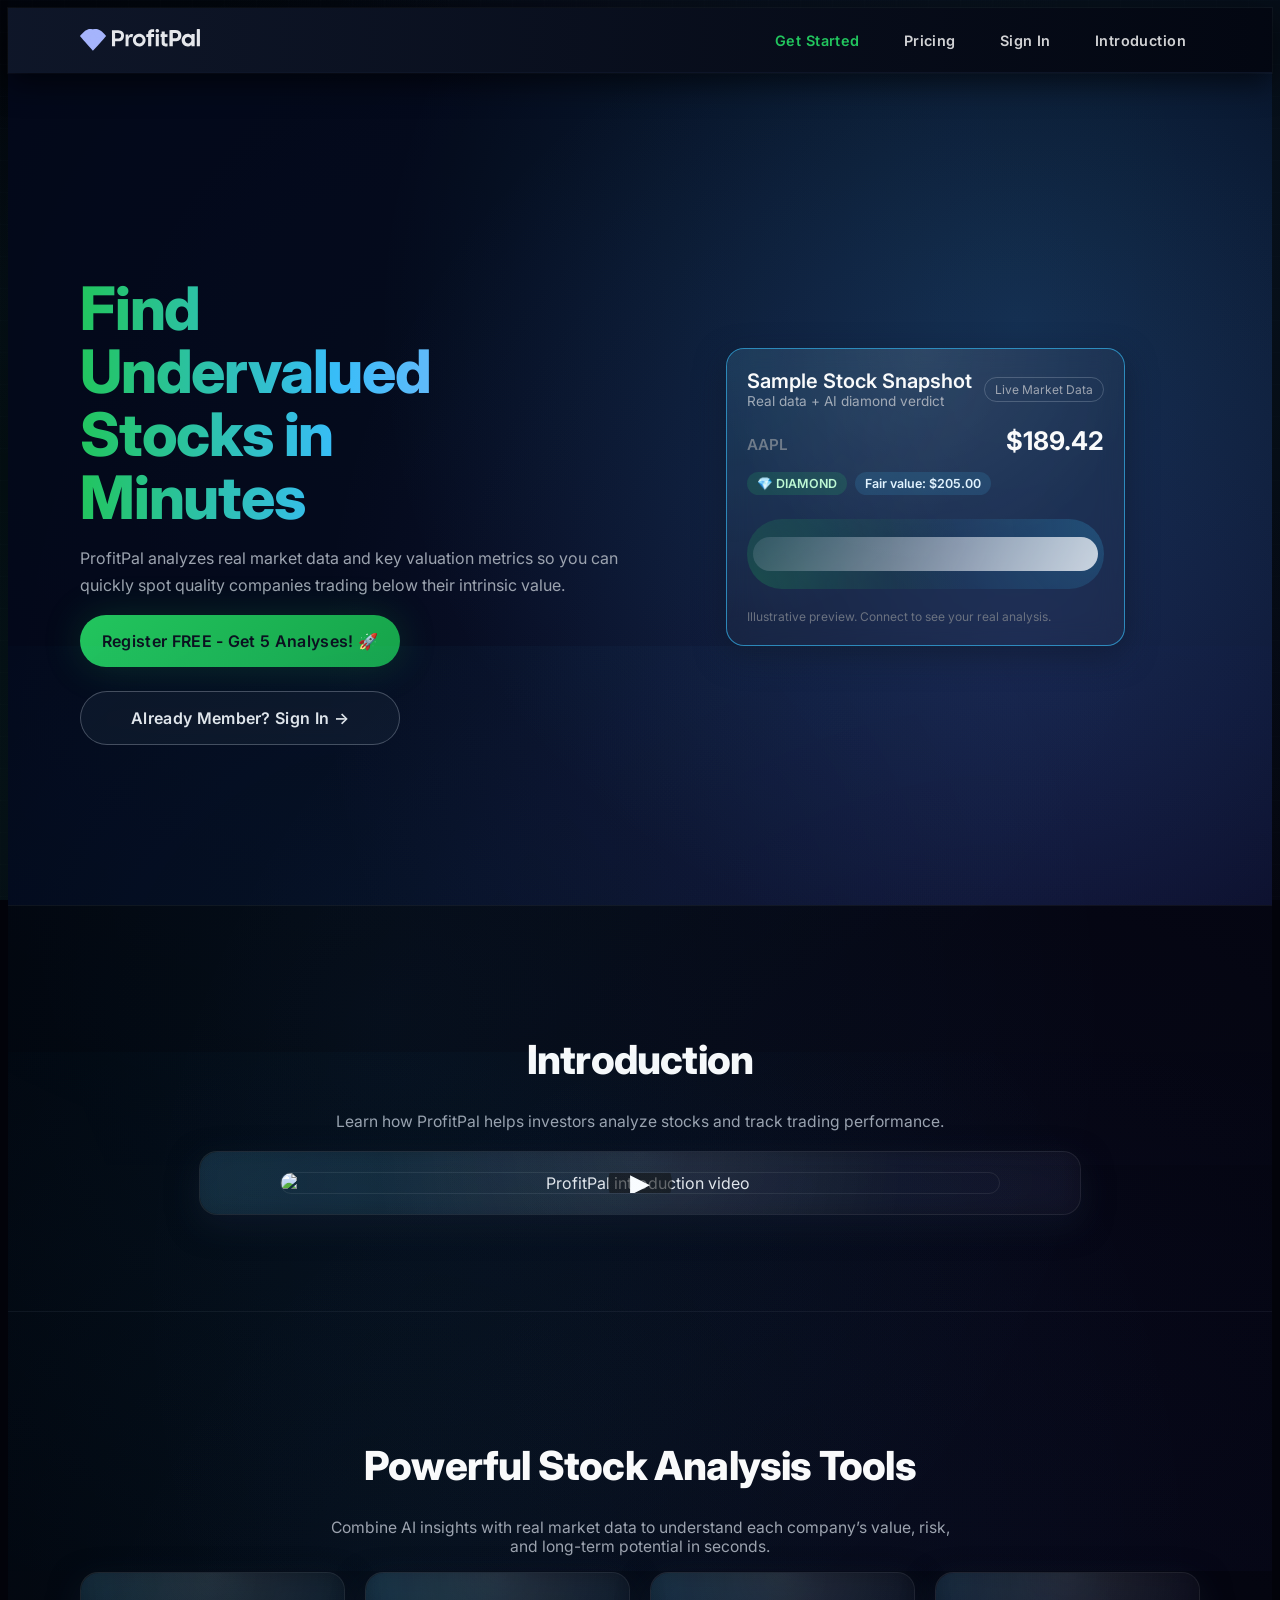
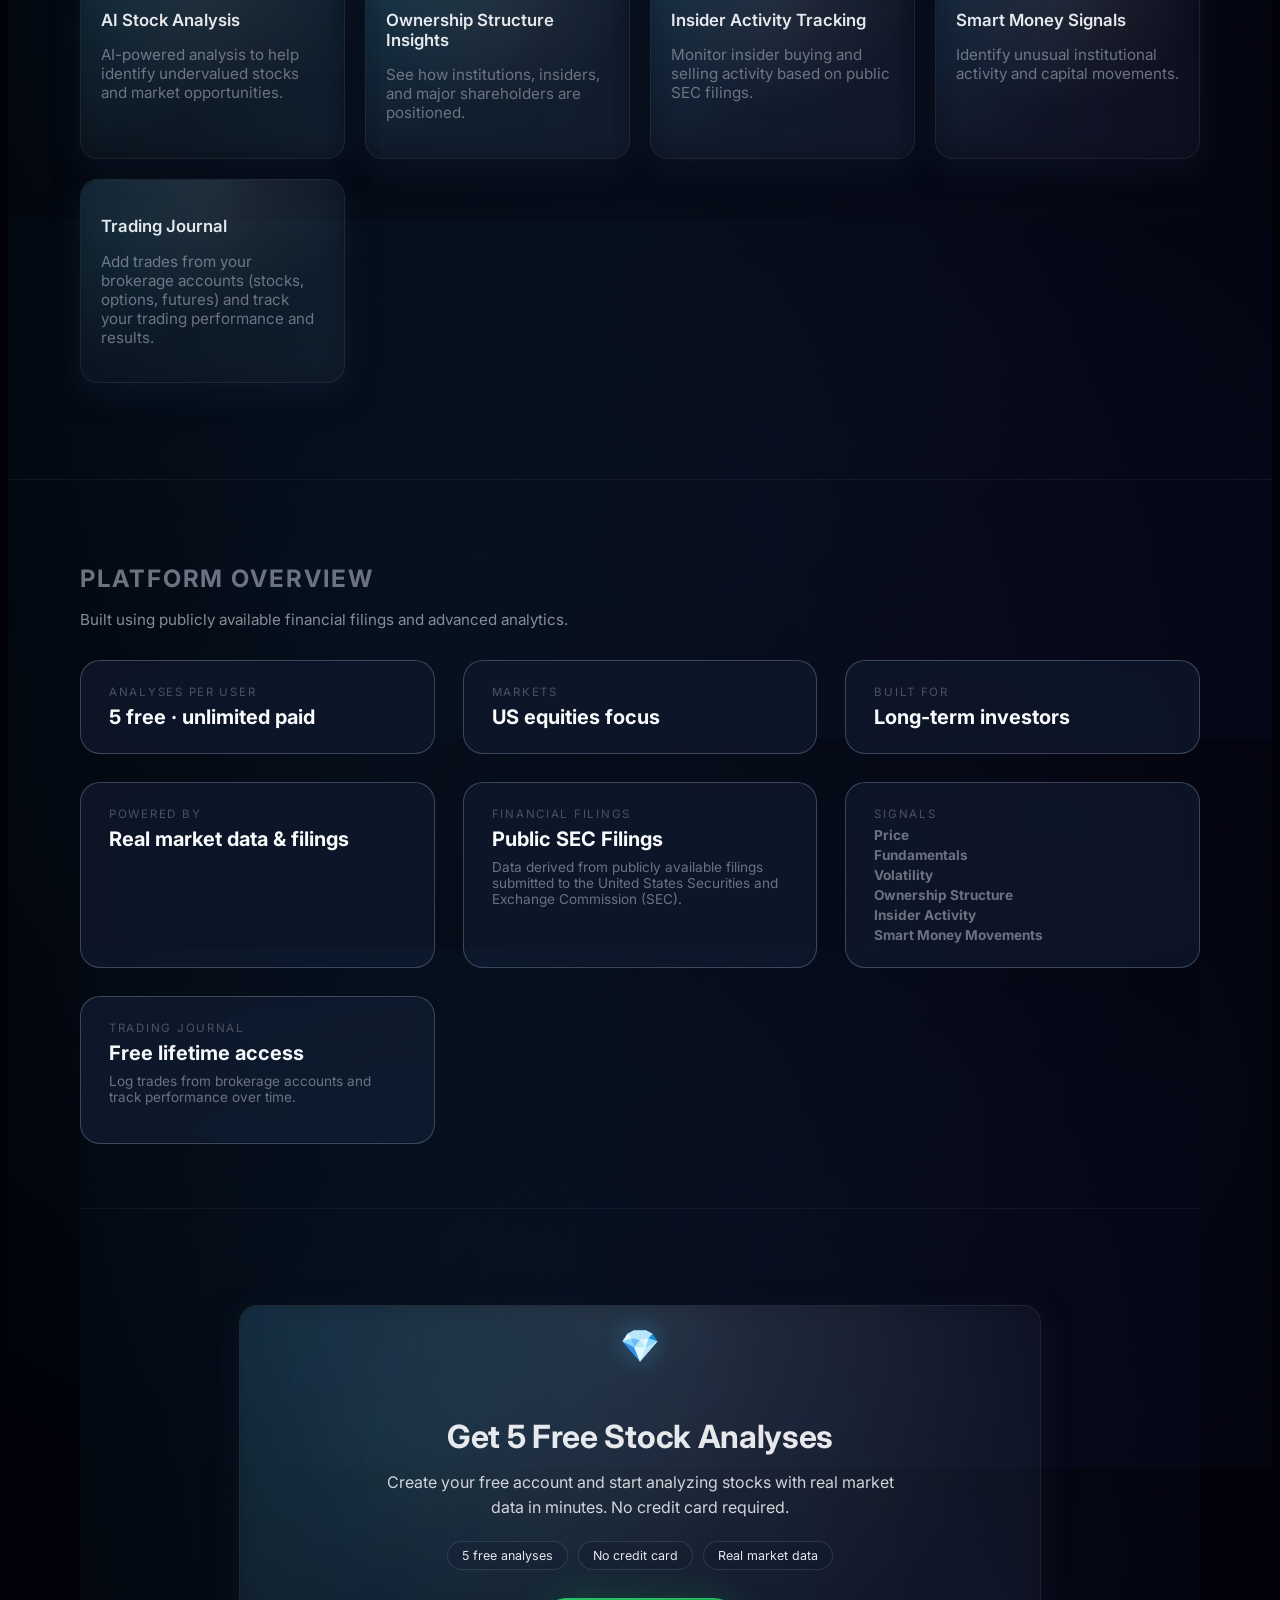
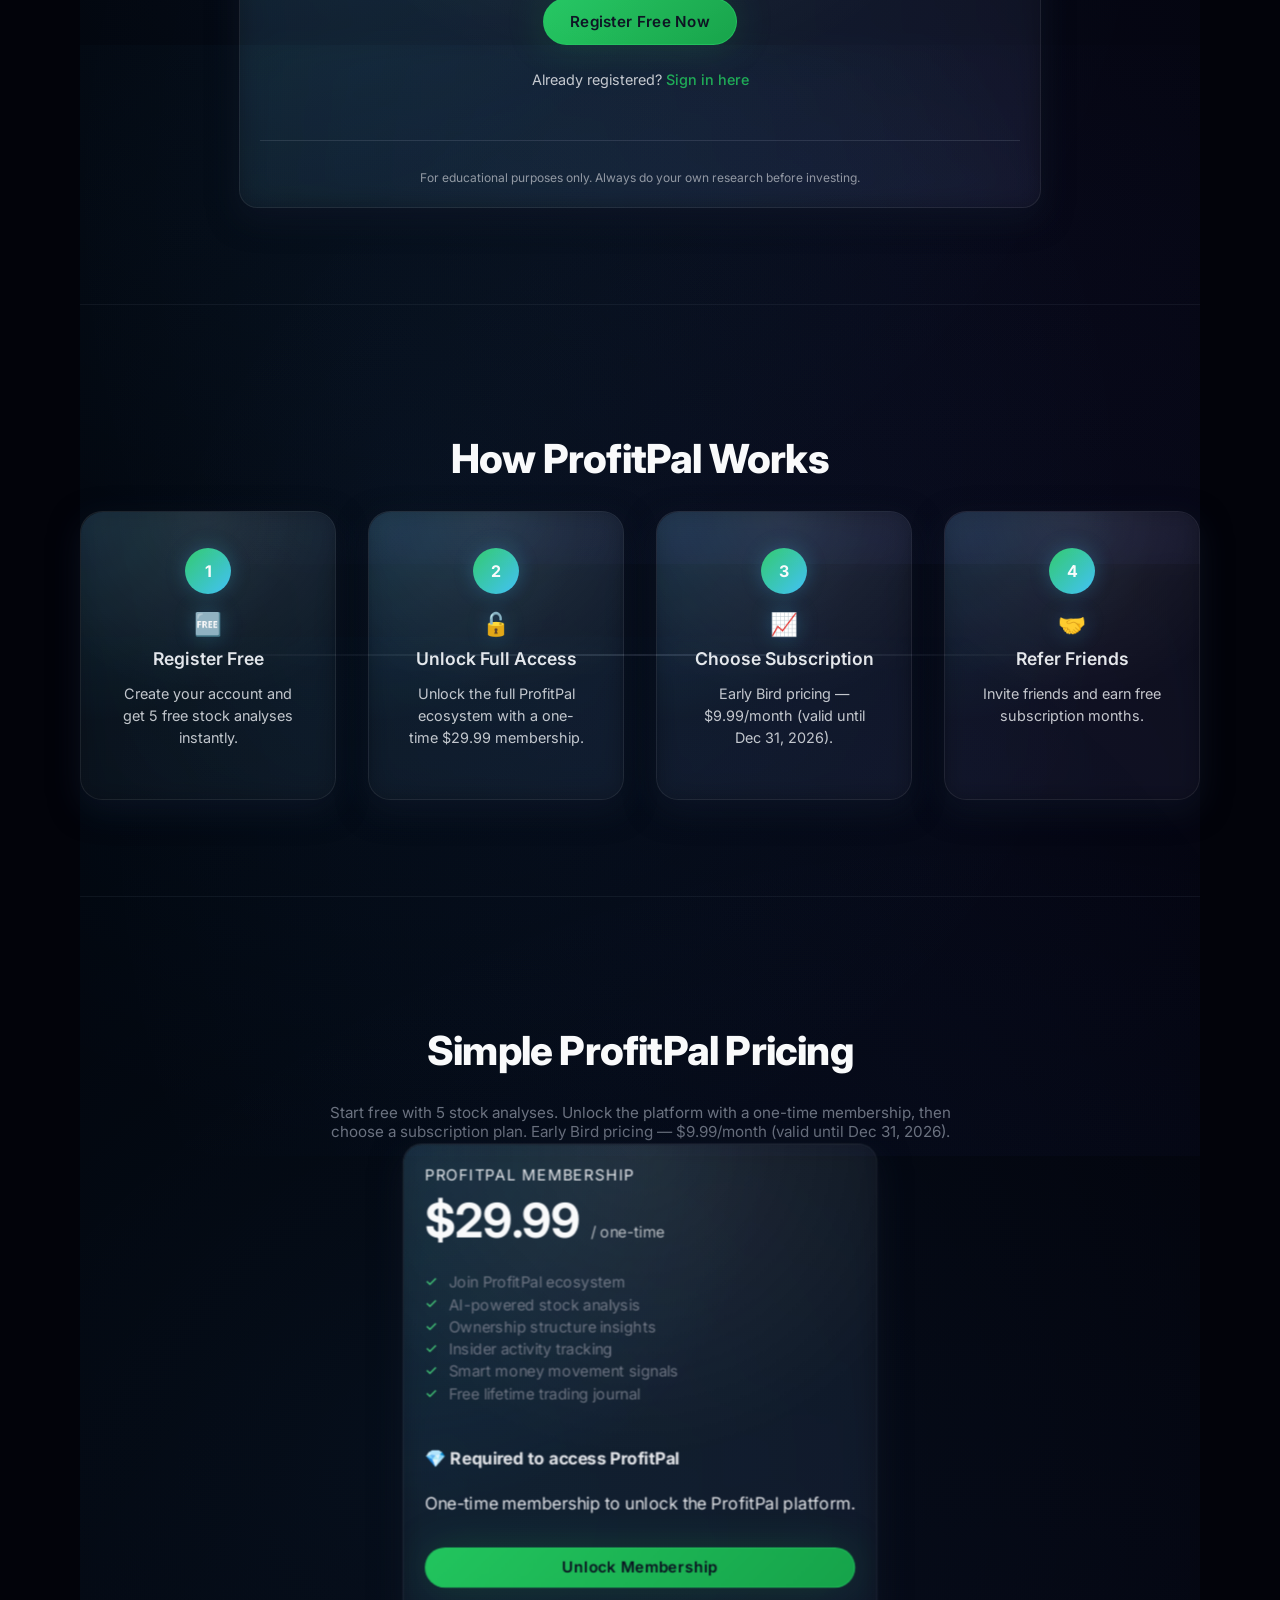
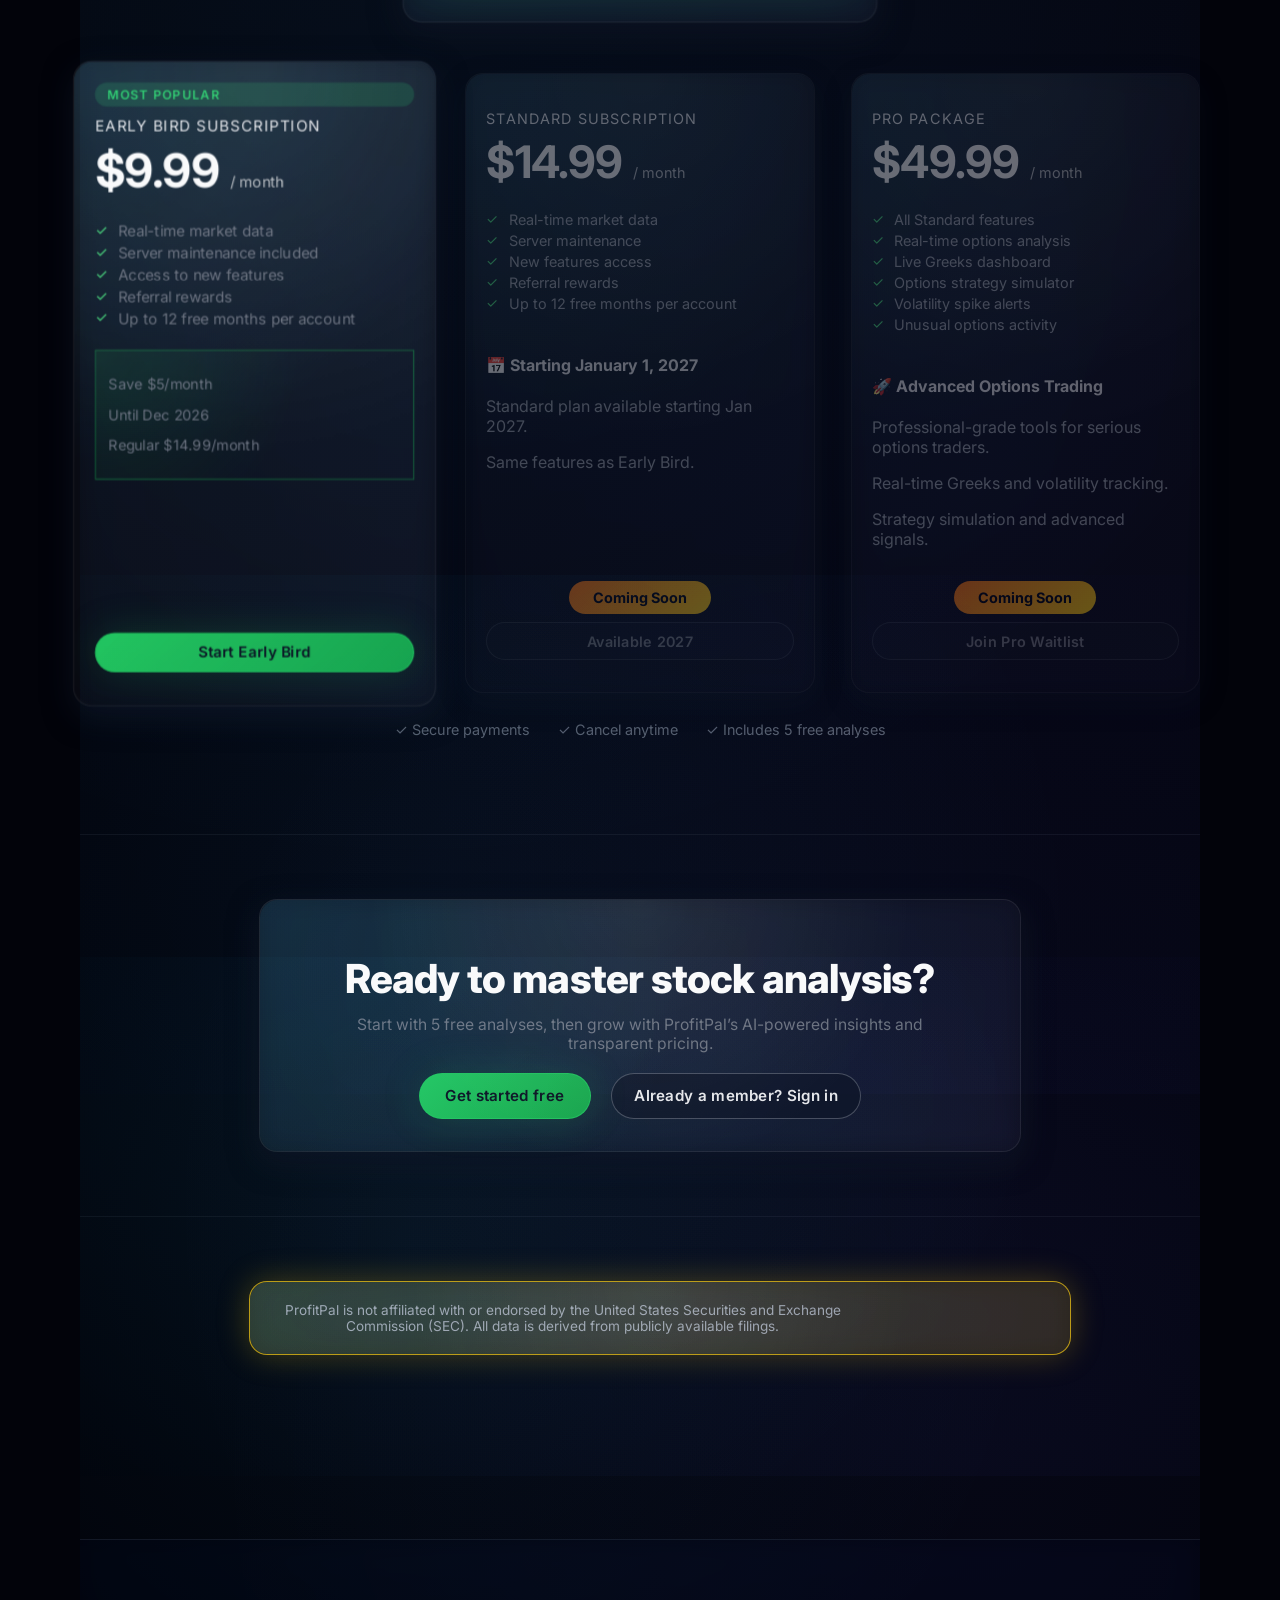
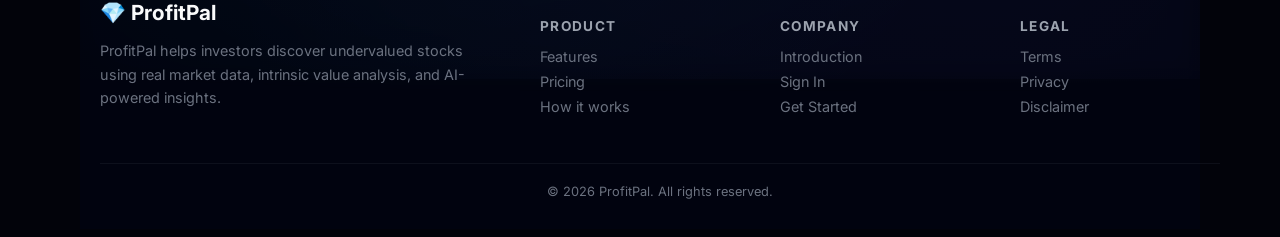
==== commit 79fbc7b2: "changes completed" ====
--- a/index.html
+++ b/index.html
@@ -108,6 +108,40 @@
     </div>
   </div>
 
+  <!-- Introduction Section -->
+  <div class="pp-section reveal-up" id="introduction">
+    <div class="pp-shell">
+      <h2 class="pp-section-title">Introduction</h2>
+      <p class="pp-section-description">
+        Learn how ProfitPal helps investors analyze stocks and track trading performance.
+      </p>
+      <div class="pp-card video-placeholder">
+        <div class="intro-video-wrapper">
+          <div class="intro-video-card">
+            <img 
+              src="https://images.pexels.com/photos/7567537/pexels-photo-7567537.jpeg"
+              alt="ProfitPal introduction video"
+              class="intro-video-thumbnail"
+            />
+
+            <button class="intro-video-play">
+              ▶
+            </button>
+          </div>
+        </div>
+      </div>
+    </div>
+  </div>
+
+  <div id="introVideoModal" class="video-modal">
+    <div class="video-modal-content">
+      <button class="video-modal-close" aria-label="Close video">&times;</button>
+      <video controls autoplay>
+        <source src="https://samplelib.com/lib/preview/mp4/sample-5s.mp4" type="video/mp4">
+      </video>
+    </div>
+  </div>
+
   <!-- Feature Section -->
   <div class="pp-section features-section reveal-up" id="features">
     <div class="pp-shell">
@@ -117,20 +151,34 @@
       </p>
       <div class="pp-grid pp-grid--4 feature-grid">
         <div class="pp-card feature-card">
-          <h3 class="feature-card-title">AI Valuation Engine</h3>
-          <p class="feature-card-text">Digest balance sheets, earnings, and market data to estimate intrinsic value automatically.</p>
+          <h3 class="feature-card-title">AI Stock Analysis</h3>
+          <p class="feature-card-text">
+            AI-powered analysis to help identify undervalued stocks and market opportunities.
+          </p>
         </div>
         <div class="pp-card feature-card">
-          <h3 class="feature-card-title">Intrinsic Value Calculator</h3>
-          <p class="feature-card-text">Run discounted cash flow and multiple-based models without spreadsheets.</p>
+          <h3 class="feature-card-title">Ownership Structure Insights</h3>
+          <p class="feature-card-text">
+            See how institutions, insiders, and major shareholders are positioned.
+          </p>
         </div>
         <div class="pp-card feature-card">
-          <h3 class="feature-card-title">Diamond Stock Classification</h3>
-          <p class="feature-card-text">Quickly see which tickers qualify as 💎 “Diamond” versus avoid zones.</p>
+          <h3 class="feature-card-title">Insider Activity Tracking</h3>
+          <p class="feature-card-text">
+            Monitor insider buying and selling activity based on public SEC filings.
+          </p>
         </div>
         <div class="pp-card feature-card">
-          <h3 class="feature-card-title">Real Market Data</h3>
-          <p class="feature-card-text">Stay aligned with live prices, fundamentals, and volatility from trusted data partners.</p>
+          <h3 class="feature-card-title">Smart Money Signals</h3>
+          <p class="feature-card-text">
+            Identify unusual institutional activity and capital movements.
+          </p>
+        </div>
+        <div class="pp-card feature-card">
+          <h3 class="feature-card-title">Trading Journal</h3>
+          <p class="feature-card-text">
+            Add trades from your brokerage accounts (stocks, options, futures) and track your trading performance and results.
+          </p>
         </div>
       </div>
     </div>
@@ -142,7 +190,7 @@
       <div class="hero-stats-header">
         <h2 class="hero-stats-title">Platform Overview</h2>
         <p class="hero-stats-subtitle">
-          Built with real market data, transparent analysis, and tools designed for long-term investors.
+          Built using publicly available financial filings and advanced analytics.
         </p>
       </div>
       <div class="platform-grid">
@@ -160,15 +208,34 @@
         </div>
         <div class="platform-card">
           <div class="platform-card-label">Powered by</div>
-          <div class="platform-card-value">Real market data</div>
+          <div class="platform-card-value">Real market data & filings</div>
         </div>
         <div class="platform-card">
-          <div class="platform-card-label">Data partners</div>
-          <div class="platform-card-value">Yahoo Finance · NASDAQ</div>
+          <div class="platform-card-label">Financial Filings</div>
+          <div class="platform-card-value">Public SEC Filings</div>
+          <p class="platform-card-description">
+            Data derived from publicly available filings submitted to the United States Securities and Exchange Commission (SEC).
+          </p>
         </div>
         <div class="platform-card">
           <div class="platform-card-label">Signals</div>
-          <div class="platform-card-value">Price, fundamentals, volatility</div>
+          <div class="platform-card-value">
+            <ul class="platform-signals-list">
+              <li>Price</li>
+              <li>Fundamentals</li>
+              <li>Volatility</li>
+              <li>Ownership Structure</li>
+              <li>Insider Activity</li>
+              <li>Smart Money Movements</li>
+            </ul>
+          </div>
+        </div>
+        <div class="platform-card">
+          <div class="platform-card-label">Trading Journal</div>
+          <div class="platform-card-value">Free lifetime access</div>
+          <p class="platform-card-description">
+            Log trades from brokerage accounts and track performance over time.
+          </p>
         </div>
       </div>
     </div>
@@ -240,7 +307,7 @@
             <div class="step-icon">📈</div>
             <h3 class="step-title">Choose Subscription</h3>
             <p class="step-description">
-              Start with Early Bird pricing — $9.99/month.
+              Early Bird pricing — $9.99/month (valid until Dec 31, 2026).
             </p>
           </div>
         </div>
@@ -263,6 +330,7 @@
 
       <p class="pricing-flow-text">
         Start free with 5 stock analyses. Unlock the platform with a one-time membership, then choose a subscription plan.
+        Early Bird pricing — $9.99/month (valid until Dec 31, 2026).
       </p>
 
       <div class="pricing-cards pricing-grid">
@@ -275,18 +343,19 @@
           </div>
           <div class="pricing-features">
             <div class="feature">Join ProfitPal ecosystem</div>
-            <div class="feature">Unlimited stock analysis</div>
-            <div class="feature">Diamond classification</div>
-            <div class="feature">Intrinsic value calculations</div>
-            <div class="feature">Premium metrics</div>
+            <div class="feature">AI-powered stock analysis</div>
+            <div class="feature">Ownership structure insights</div>
+            <div class="feature">Insider activity tracking</div>
+            <div class="feature">Smart money movement signals</div>
+            <div class="feature">Free lifetime trading journal</div>
           </div>
           <div class="info-text">
             <h4>💎 Required to access ProfitPal</h4>
             <p>One-time membership to unlock the ProfitPal platform.</p>
           </div>
           <div class="pricing-actions">
-            <button onclick="showQR()" class="cta-button pp-btn pp-btn-primary pricing-cta button-primary">
-              Join with QR or card
+            <button class="cta-button pp-btn pp-btn-primary pricing-cta button-primary">
+              Unlock Membership
             </button>
           </div>
         </div>
@@ -401,63 +470,25 @@
       </div>
     </div>
 
+    <div class="pp-section pp-section--tight">
+      <div class="pp-shell">
+        <div class="pp-card pp-card--warning sec-disclaimer">
+          <p>
+            ProfitPal is not affiliated with or endorsed by the United States Securities and Exchange Commission (SEC).
+            All data is derived from publicly available filings.
+          </p>
+        </div>
+      </div>
+    </div>
+
     <div class="footer-disclaimer"></div>
 
-  <!-- QR Code Popup -->
-  <div id="qr-overlay" class="qr-overlay" onclick="closeQR(event)">
-    <div class="qr-popup pp-card" onclick="event.stopPropagation()">
-      <button class="qr-close" onclick="closeQR()">&times;</button>
-      <div class="qr-title">💎 Join ProfitPal via Telegram</div>
-      <div class="bot-badge">@AIStockScreenerPro_bot</div>
-
-      <div class="qr-code-container">
-        <img src="https://api.qrserver.com/v1/create-qr-code/?size=200x200&data=https://t.me/AIStockScreenerPro_bot?start=landing" 
-             alt="ProfitPal Telegram Bot QR" class="qr-code">
-      </div>
-
-      <div class="qr-instructions">
-        <strong>Scan with your phone camera or Telegram:</strong>
-      </div>
-
-      <div class="qr-steps">
-        <div class="qr-step">📱 1. Open camera or Telegram scanner</div>
-        <div class="qr-step">🤖 2. Scan QR → Opens @AIStockScreenerPro_bot</div>
-        <div class="qr-step">💳 3. Pay $29.99 membership + choose subscription plan</div>
-        <div class="qr-step">🔑 4. Get license key → Enter in Sign In</div>
-        <div class="qr-step">💎 5. Unlimited access forever!</div>
-      </div>
-
-      <div class="qr-bot-link-wrapper">
-        <a href="https://t.me/AIStockScreenerPro_bot?start=landing" target="_blank" class="cta-button pp-btn pp-btn-primary qr-bot-link">
-          Open Bot Directly 🤖
-        </a>
-      </div>
-    </div>
-  </div>
-
   <!-- Dynamic Scripts -->
-<script>
+  <script>
     // ============================================================================
     // PROFITPAL INDEX - PROFESSIONAL VERSION
     // No fake demo, no fingerprint tricks - just honest registration flow
     // ============================================================================
-
-    // QR Code Popup
-    function showQR() {
-      document.getElementById('qr-overlay').style.display = 'flex';
-      document.body.style.overflow = 'hidden';
-    }
-
-    function closeQR(event) {
-      if (event && event.target !== event.currentTarget) return;
-      document.getElementById('qr-overlay').style.display = 'none';
-      document.body.style.overflow = 'auto';
-    }
-
-    // Escape key closes popup
-    document.addEventListener('keydown', (e) => {
-      if (e.key === 'Escape') closeQR();
-    });
 
     // Payment redirect
     function goToPayment() {
@@ -511,6 +542,32 @@
       }
       document.addEventListener('mousemove', setPos, { passive: true });
     })();
+
+    // Introduction video modal
+    (function () {
+      var introCard = document.querySelector('.intro-video-card');
+      var modal = document.getElementById('introVideoModal');
+      if (!introCard || !modal) return;
+
+      var closeBtn = modal.querySelector('.video-modal-close');
+
+      introCard.addEventListener('click', function () {
+        modal.style.display = 'flex';
+      });
+
+      if (closeBtn) {
+        closeBtn.addEventListener('click', function (e) {
+          e.stopPropagation();
+          modal.style.display = 'none';
+        });
+      }
+
+      modal.addEventListener('click', function (e) {
+        if (e.target === modal) {
+          modal.style.display = 'none';
+        }
+      });
+    })();
   </script>
 
 <footer id="pp-footer" class="pp-footer">
--- a/redesign.css
+++ b/redesign.css
@@ -1182,6 +1182,25 @@
   color: var(--pp-color-text-strong);
 }
 
+.platform-card-description {
+  margin-top: 8px;
+  font-size: var(--pp-font-size-small);
+  color: var(--pp-color-text-soft);
+}
+
+.platform-signals-list {
+  list-style: none;
+  margin: 0;
+  margin-top: 6px;
+  padding: 0;
+  font-size: var(--pp-font-size-small);
+  color: var(--pp-color-text-soft);
+}
+
+.platform-signals-list li + li {
+  margin-top: 4px;
+}
+
 .hero-stats-header {
   margin-bottom: 1.75rem;
 }
@@ -1201,6 +1220,100 @@
   opacity: 0.85;
   max-width: 44rem;
   color: var(--pp-color-text-muted);
+}
+
+.video-placeholder {
+  margin: 0 auto;
+  margin-top: var(--pp-space-5);
+  max-width: 840px;
+  padding: 0;
+  background:
+    radial-gradient(circle at 20% 0, rgba(56, 189, 248, 0.16), transparent 55%),
+    rgba(15, 23, 42, 0.9);
+  border-color: rgba(148, 163, 184, 0.35);
+  text-align: center;
+  overflow: hidden;
+}
+
+.intro-video-wrapper {
+  max-width: 720px;
+  margin: 0 auto;
+}
+
+.intro-video-card {
+  position: relative;
+  border-radius: 18px;
+  overflow: hidden;
+  cursor: pointer;
+  border: 1px solid rgba(255, 255, 255, 0.08);
+}
+
+.intro-video-thumbnail {
+  width: 100%;
+  display: block;
+}
+
+.intro-video-play {
+  position: absolute;
+  left: 50%;
+  top: 50%;
+  transform: translate(-50%, -50%);
+  width: 64px;
+  height: 64px;
+  border-radius: 50%;
+  background: rgba(0, 0, 0, 0.6);
+  border: none;
+  color: #ffffff;
+  font-size: 26px;
+  cursor: pointer;
+}
+
+.video-modal {
+  position: fixed;
+  top: 0;
+  left: 0;
+  width: 100%;
+  height: 100%;
+  display: none;
+  background: rgba(0, 0, 0, 0.85);
+  align-items: center;
+  justify-content: center;
+  z-index: 9999;
+}
+
+.video-modal-content {
+  width: 80%;
+  max-width: 900px;
+  position: relative;
+}
+
+.video-modal video {
+  width: 100%;
+  border-radius: 12px;
+}
+
+.video-modal-close {
+  position: absolute;
+  top: -32px;
+  right: 0;
+  width: 32px;
+  height: 32px;
+  border-radius: 999px;
+  border: 1px solid rgba(148, 163, 184, 0.8);
+  background: rgba(15, 23, 42, 0.9);
+  color: #e5e7eb;
+  font-size: 20px;
+  line-height: 1;
+  display: flex;
+  align-items: center;
+  justify-content: center;
+  cursor: pointer;
+  box-shadow: 0 10px 30px rgba(0, 0, 0, 0.6);
+}
+
+.video-modal-close:hover {
+  background: rgba(15, 23, 42, 1);
+  border-color: rgba(56, 189, 248, 0.8);
 }
 
 .qr-bot-link-wrapper {
@@ -1254,7 +1367,7 @@
 }
 
 .pp-section--hero {
-  min-height: 100vh;
+  min-height: 80vh;
   display: flex;
   align-items: center;
   padding-top: calc(64px + 0px); /* header height + minimal top spacing */
@@ -1327,6 +1440,20 @@
 .pp-card--warning {
   border-color: rgba(250, 204, 21, 0.6);
   box-shadow: 0 0 32px rgba(250, 204, 21, 0.25);
+}
+
+.sec-disclaimer {
+  max-width: 780px;
+  margin: 0 auto;
+  text-align: center;
+  font-size: var(--pp-font-size-small);
+  color: var(--pp-color-text-muted);
+  background: var(--pp-color-accent-gold-soft);
+  border-color: rgba(250, 204, 21, 0.7);
+}
+
+.sec-disclaimer p {
+  margin: 0;
 }
 
 .pp-card--compact {
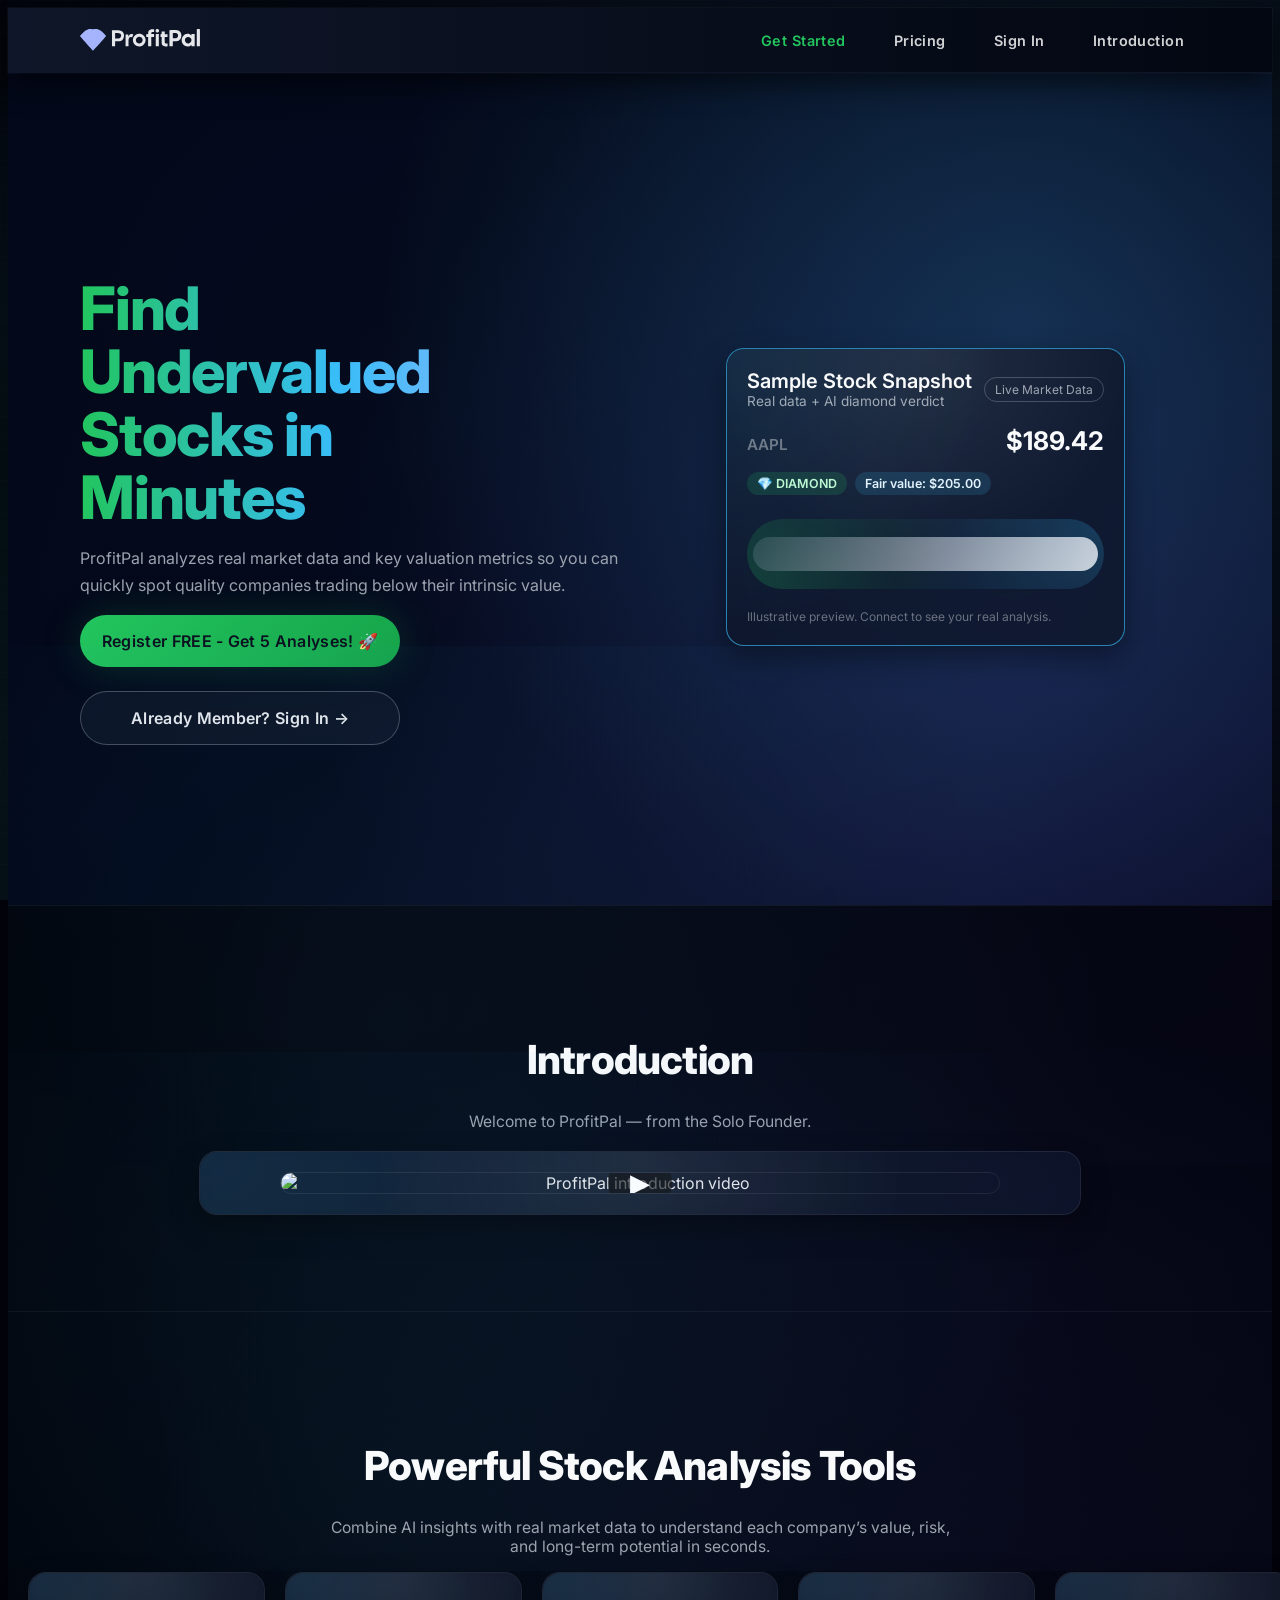
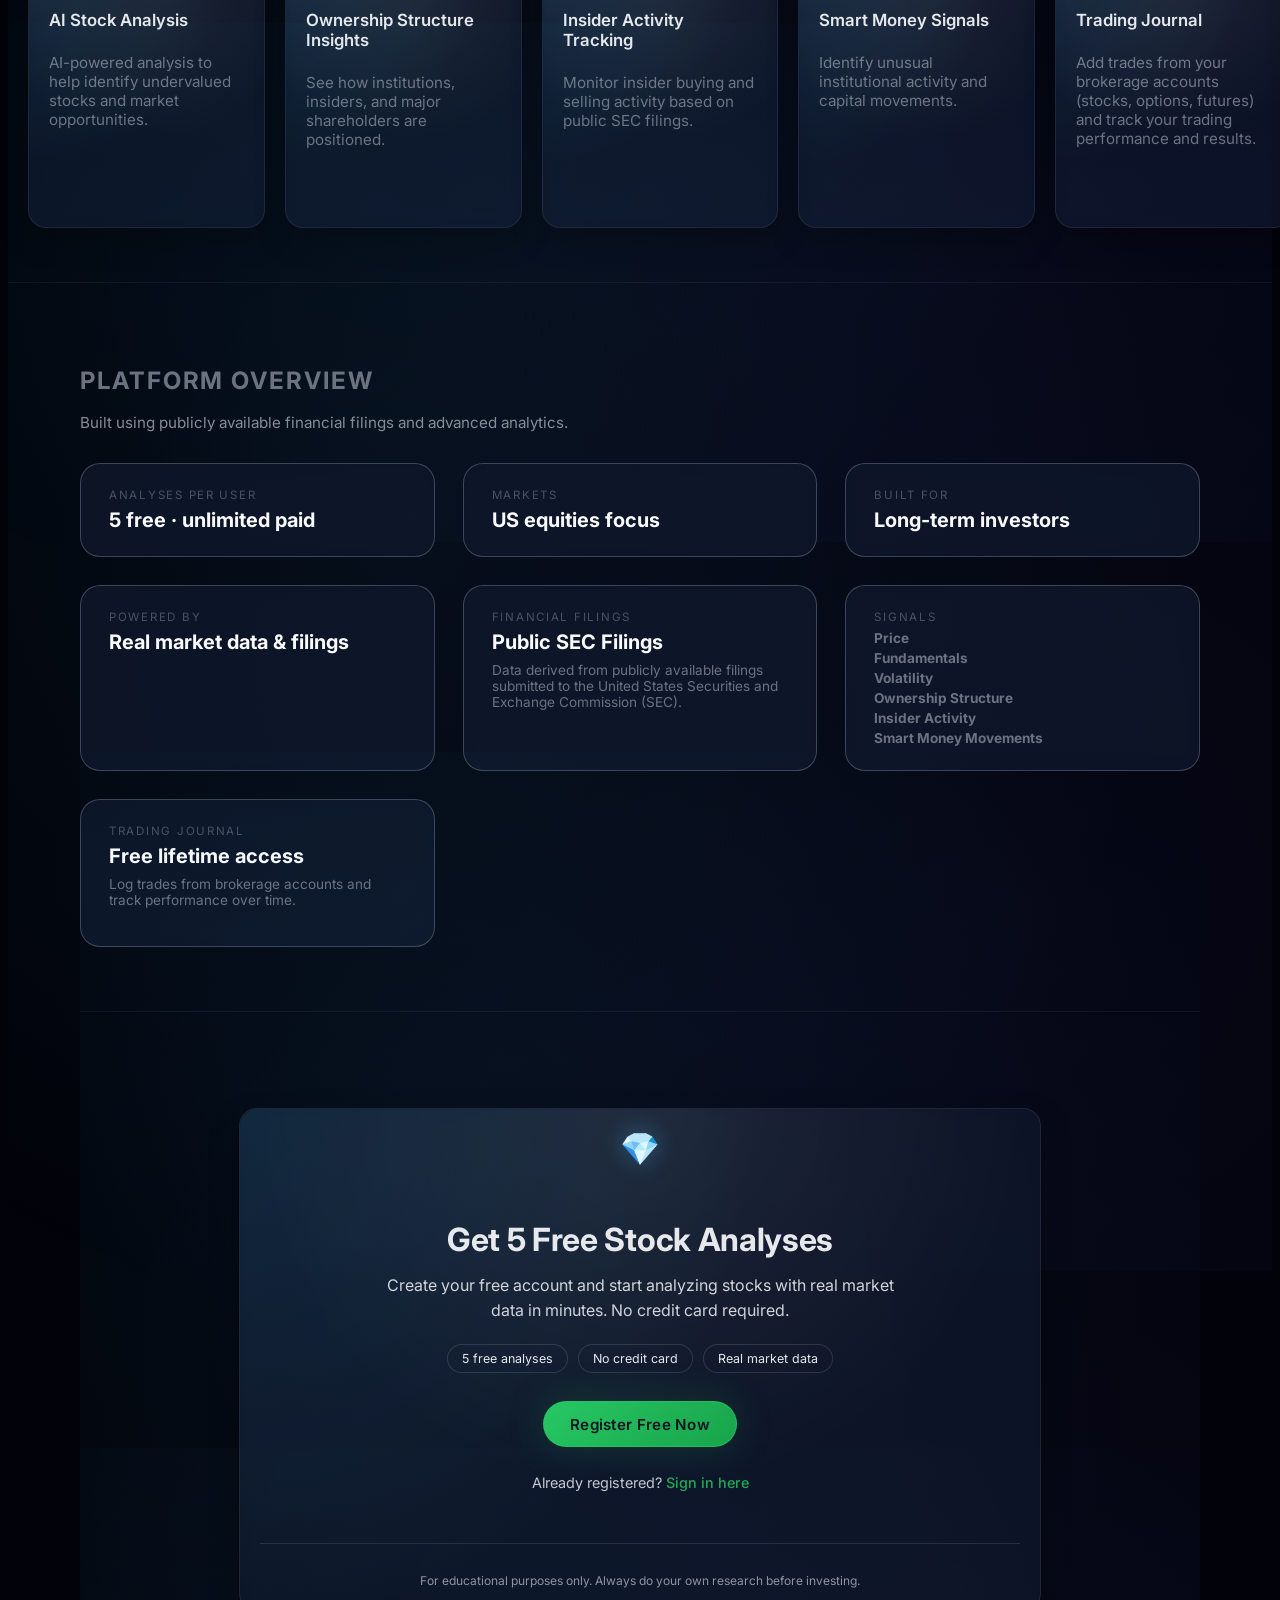
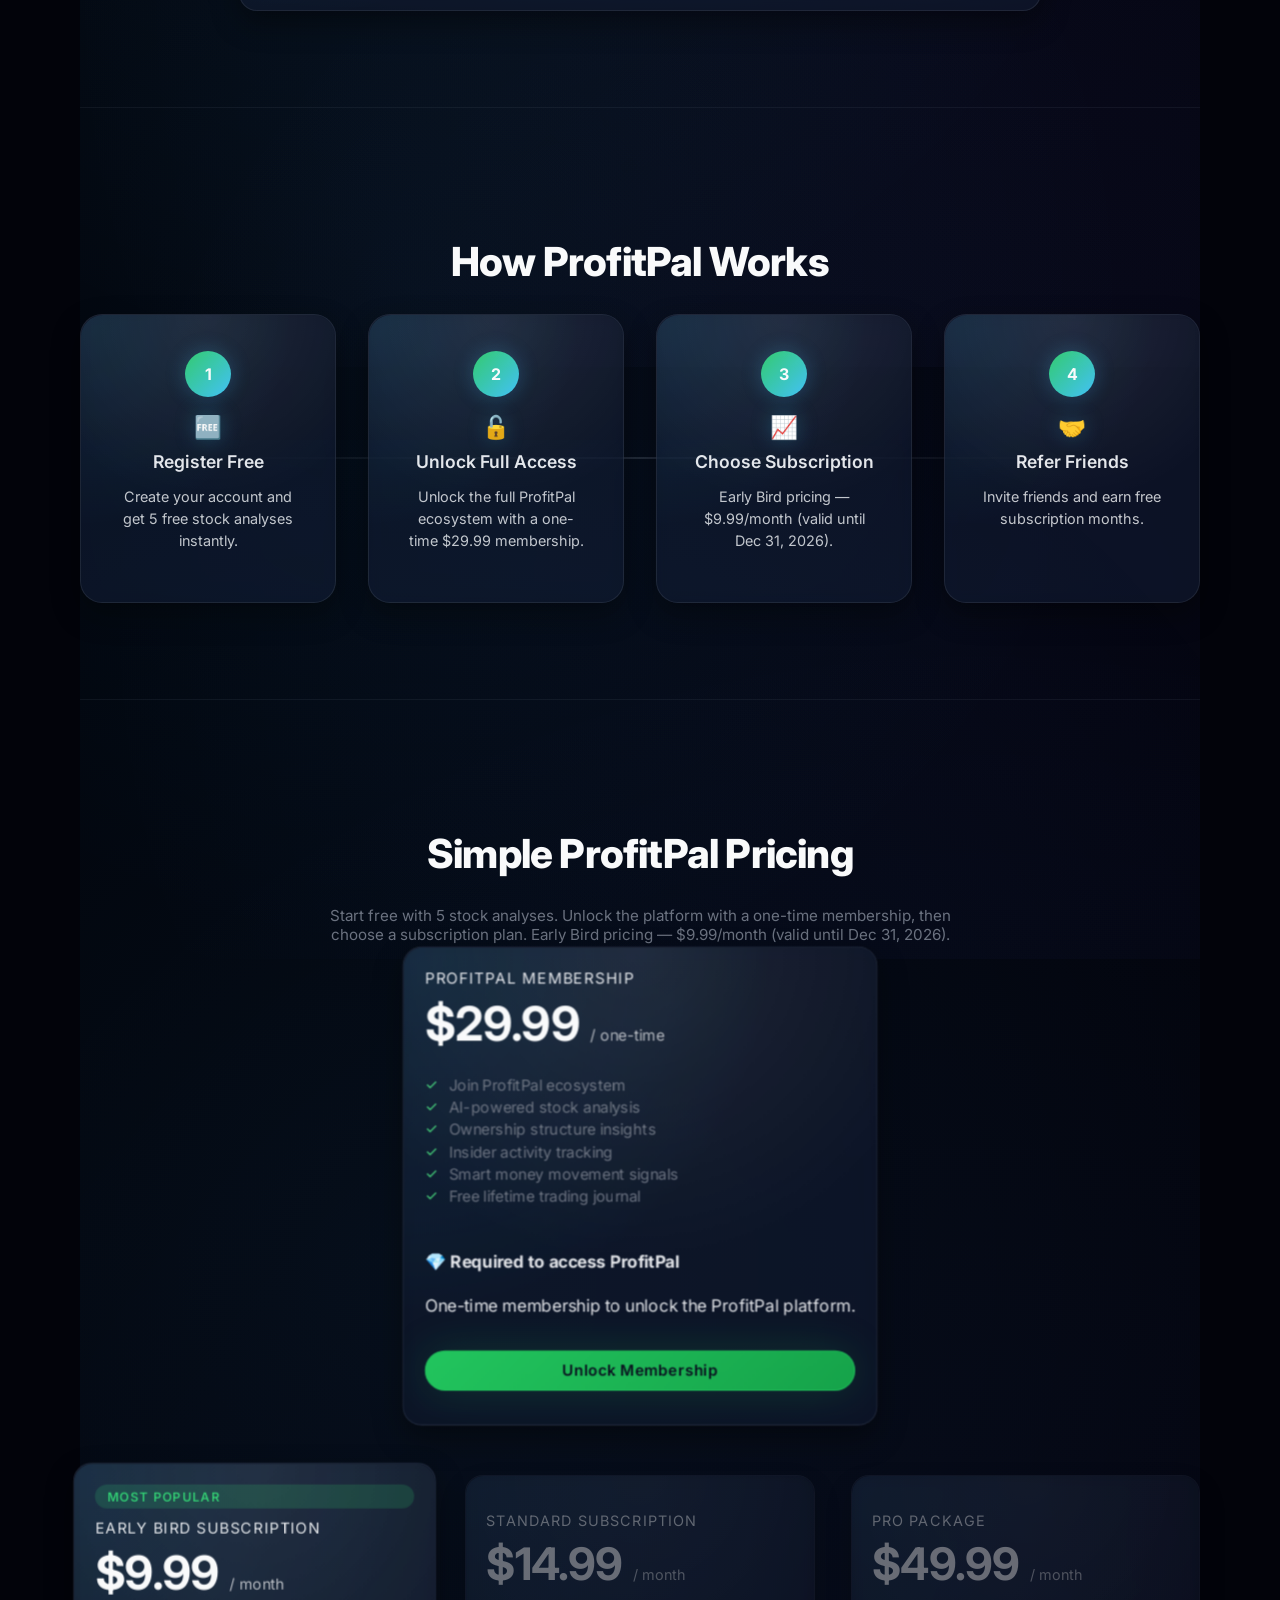
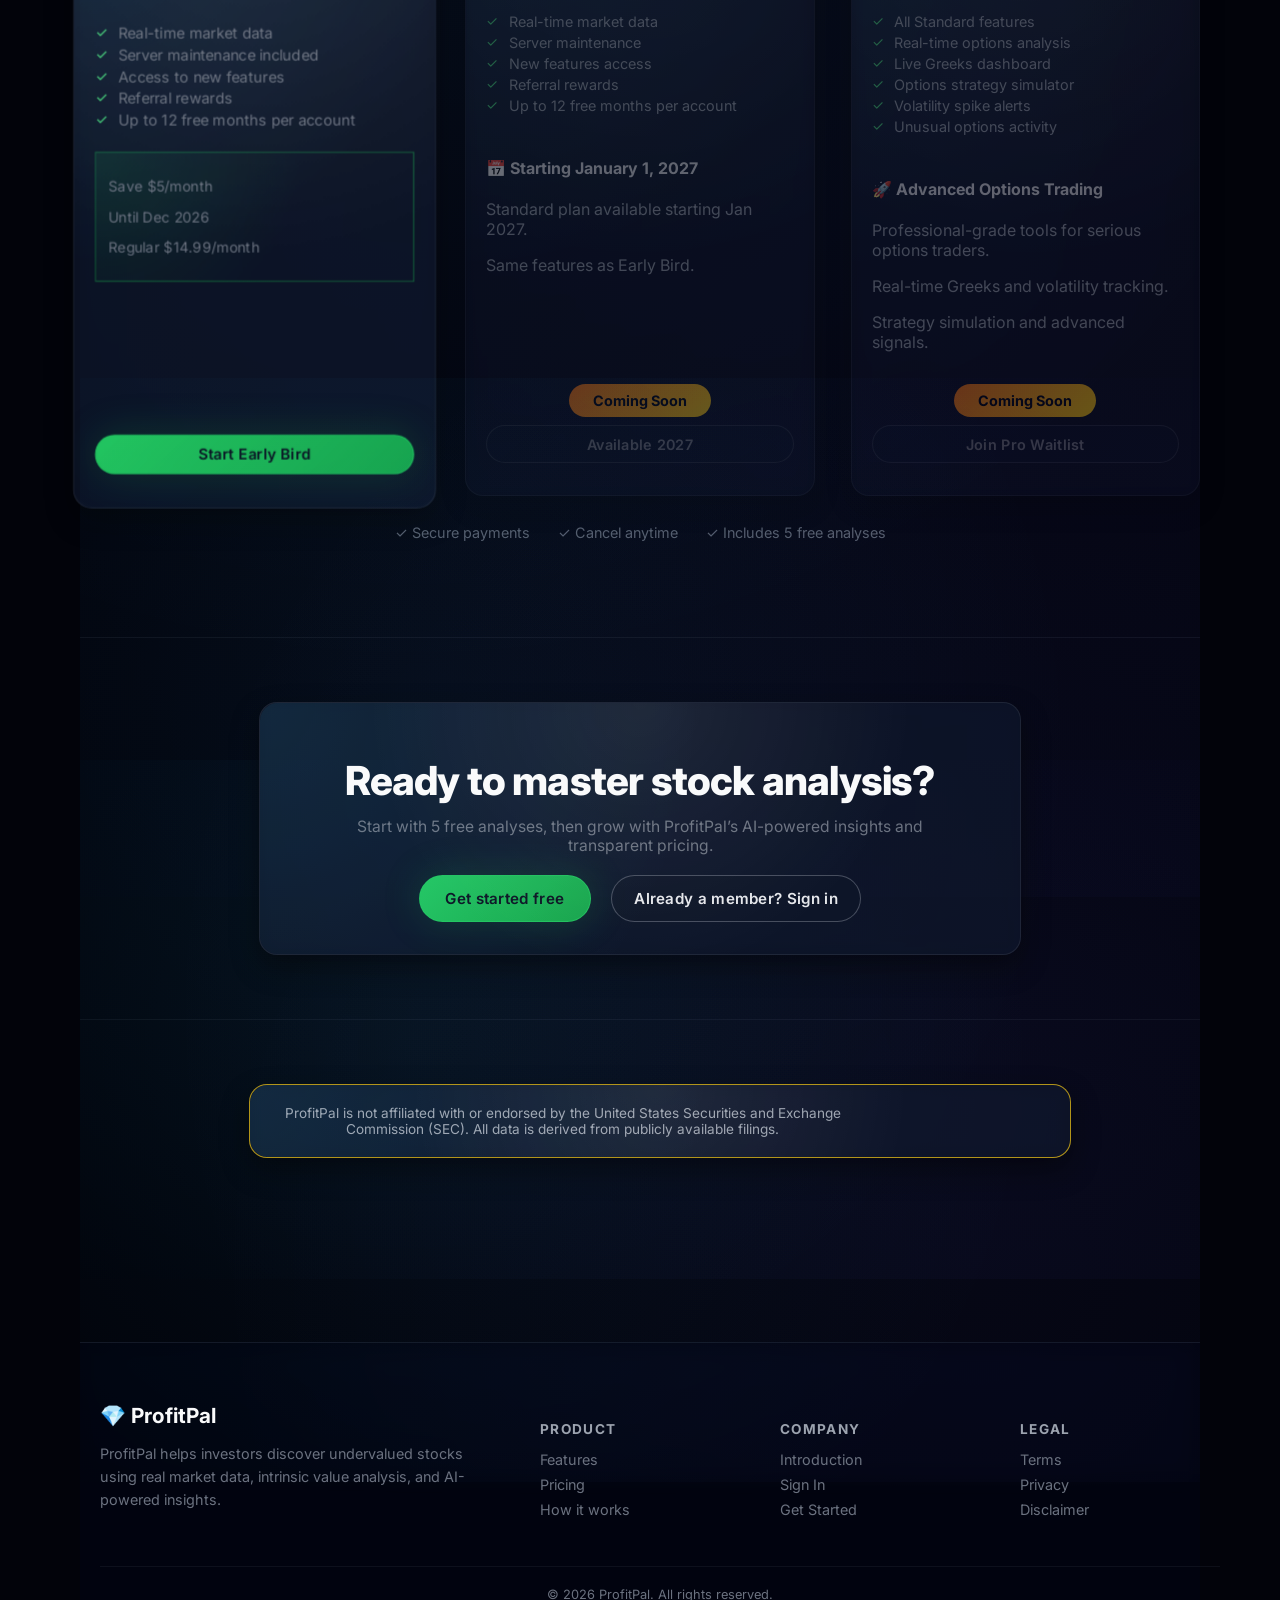
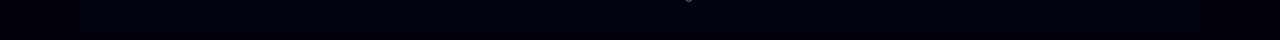
==== commit 18d37dae: "files addede" ====
--- a/index.html
+++ b/index.html
@@ -113,7 +113,7 @@
     <div class="pp-shell">
       <h2 class="pp-section-title">Introduction</h2>
       <p class="pp-section-description">
-        Learn how ProfitPal helps investors analyze stocks and track trading performance.
+        Welcome to ProfitPal — from the Solo Founder.
       </p>
       <div class="pp-card video-placeholder">
         <div class="intro-video-wrapper">
@@ -149,7 +149,9 @@
       <p class="pp-section-description">
         Combine AI insights with real market data to understand each company’s value, risk, and long-term potential in seconds.
       </p>
-      <div class="pp-grid pp-grid--4 feature-grid">
+    </div>
+    <div class="features-grid-shell">
+      <div class="pp-grid feature-grid feature-grid--5">
         <div class="pp-card feature-card">
           <h3 class="feature-card-title">AI Stock Analysis</h3>
           <p class="feature-card-text">
@@ -610,7 +612,7 @@
     </div>
   </div>
 </footer>
-
+<script src="/static/js/fingerprint.js" defer></script>
 <script src="/static/js/pp-layout.js" defer></script>
 <script src="/static/js/important_information.js" defer></script>
 </body>
--- a/redesign.css
+++ b/redesign.css
@@ -1,3 +1,115 @@
+.journal-dividend-label {
+  display: flex;
+  gap: 10px;
+  align-items: center;
+  color: #bdc3c7;
+  font-size: 14px;
+  cursor: pointer;
+}
+
+.journal-inline-hint {
+  margin: -10px 0 20px;
+  color: #bdc3c7;
+  font-size: 13px;
+  line-height: 1.35;
+}
+
+.journal-footnote {
+  color: #95a5a6;
+  font-size: 12px;
+  padding-top: 8px;
+}
+
+.journal-pro-title {
+  font-weight: 700;
+  margin-bottom: 15px;
+  color: #32cd32;
+}
+
+.journal-modal-btn {
+  width: 100%;
+  display: flex;
+  justify-content: center;
+  margin-bottom: 10px;
+}
+
+.journal-modal-btn--primary {
+  margin-bottom: 10px;
+}
+
+.journal-empty {
+  text-align: center;
+  padding: 40px;
+  color: #95a5a6;
+}
+
+.journal-empty--no-data {
+  padding: 60px;
+}
+
+.journal-empty--error {
+  padding: 40px;
+}
+
+.journal-empty-title {
+  margin-bottom: 10px;
+  font-weight: 900;
+  font-size: 1.1rem;
+  color: rgba(255, 255, 255, 0.92);
+}
+
+.journal-empty-title--error {
+  color: #e74c3c;
+}
+
+.journal-empty-emoji {
+  font-size: 48px;
+  margin-bottom: 20px;
+}
+
+.journal-empty-text {
+  color: #95a5a6;
+}
+
+.journal-summary-row {
+  background: rgba(50, 205, 50, 0.08);
+  border-top: 2px solid rgba(50, 205, 50, 0.3);
+  border-bottom: 1px solid rgba(50, 205, 50, 0.2);
+}
+
+.journal-summary-cell {
+  padding: 12px 20px;
+  font-weight: 700;
+  font-size: 15px;
+  color: #32cd32;
+}
+
+.journal-dividend-row {
+  background: rgba(50, 205, 50, 0.03);
+}
+
+.journal-inline-select {
+  padding: 6px 10px;
+  width: auto;
+  min-width: 140px;
+}
+
+.journal-status {
+  padding: 3px 8px;
+  border-radius: 8px;
+  font-size: 11px;
+  font-weight: 600;
+}
+
+.journal-status--closed {
+  background: rgba(50, 205, 50, 0.2);
+  color: #32cd32;
+}
+
+.journal-status--open {
+  background: rgba(255, 215, 0, 0.2);
+  color: #ffd700;
+}
 :root {
   /* Base colors */
   --pp-color-bg-base: #02030a;
@@ -89,6 +201,2965 @@
   position: relative;
   min-height: 100vh;
   overflow-x: hidden;
+}
+
+/* --------------------------------------
+   DASHBOARD (private pages)
+-------------------------------------- */
+body.pp-dashboard-page {
+  color: var(--pp-color-text-primary);
+}
+
+.pp-hidden {
+  display: none;
+}
+
+/* Use the same shell rhythm as public pages */
+body.pp-dashboard-page .main-container.pp-shell {
+  padding-top: var(--pp-space-10);
+  padding-bottom: var(--pp-space-12);
+}
+
+/* Dashboard spacing tokens (single source of truth) */
+body.pp-dashboard-page {
+  --pp-dashboard-gap-y: var(--pp-space-8);
+  --pp-dashboard-card-pad: var(--pp-space-6);
+  --pp-dashboard-card-pad-lg: var(--pp-space-8);
+  --pp-dashboard-control-h: 40px;
+}
+
+/* Simple staggered appear animation (dashboard) */
+body.pp-dashboard-page .pp-appear {
+  animation: ppAppear 600ms ease both;
+}
+
+@keyframes ppAppear {
+  from { opacity: 0; transform: translateY(18px); }
+  to { opacity: 1; transform: translateY(0); }
+}
+
+/* --------------------------------------
+   Stock Analysis page (stock-analysis.html)
+-------------------------------------- */
+body.pp-analysis-page {
+  color: var(--pp-color-text-primary);
+}
+
+/* Main content wrapper (same pattern as dashboard / trading-journal) */
+body.pp-analysis-page .main-container.pp-shell.pp-analysis-main {
+  position: relative;
+  z-index: 2;
+  padding-top: var(--pp-space-10);
+  padding-bottom: var(--pp-space-12);
+}
+
+body.pp-analysis-page #analysisResults {
+  position: relative;
+  z-index: 2;
+}
+
+/* Header: same styling as dashboard / trading-journal */
+body.pp-analysis-page .nav-header.header-nav {
+  position: sticky;
+  top: 0;
+  z-index: 100;
+  box-shadow: 0 18px 40px rgba(15, 23, 42, 0.85);
+  border-radius: 0;
+  background:
+    linear-gradient(120deg, rgba(15, 23, 42, 0.92), rgba(2, 6, 23, 0.96));
+  border-bottom: 1px solid rgba(15, 23, 42, 0.85);
+  backdrop-filter: blur(var(--pp-blur-soft));
+  -webkit-backdrop-filter: blur(var(--pp-blur-soft));
+}
+
+body.pp-analysis-page .nav-header-inner,
+body.pp-analysis-page .header-inner.nav-header-inner {
+  display: grid;
+  grid-template-columns: minmax(0, 1fr);
+  row-gap: 0;
+  align-items: center;
+  column-gap: var(--pp-space-5);
+  padding-block: 4px;
+  width: 100%;
+}
+
+body.pp-analysis-page .header-top-row {
+  display: flex;
+  align-items: center;
+  justify-content: space-between;
+  gap: 16px;
+}
+
+body.pp-analysis-page .nav-links.header-links {
+  display: flex;
+  flex-wrap: wrap;
+  align-items: center;
+  justify-content: center;
+  gap: 10px;
+  min-width: 0;
+}
+
+body.pp-analysis-page .header-right {
+  display: inline-flex;
+  align-items: center;
+  gap: 12px;
+}
+
+body.pp-analysis-page .user-info {
+  display: flex;
+  align-items: center;
+  gap: 10px;
+  justify-content: flex-end;
+  flex-wrap: wrap;
+}
+
+body.pp-analysis-page .user-avatar {
+  width: 36px;
+  height: 36px;
+  border-radius: 999px;
+  display: inline-flex;
+  align-items: center;
+  justify-content: center;
+  font-weight: 900;
+  color: rgba(2, 6, 23, 0.9);
+  background: linear-gradient(135deg, rgba(34, 197, 94, 0.9), rgba(56, 189, 248, 0.82));
+  box-shadow:
+    0 0 0 1px rgba(15, 23, 42, 0.9),
+    0 0 18px rgba(34, 197, 94, 0.25);
+  border: 1px solid rgba(148, 163, 184, 0.35);
+  transition: transform 0.18s ease, box-shadow 0.18s ease, border-color 0.18s ease;
+}
+
+body.pp-analysis-page #user-greeting {
+  color: rgba(255, 255, 255, 0.82);
+  font-weight: 700;
+  font-size: 0.9rem;
+  line-height: 1;
+}
+
+body.pp-analysis-page .upgrade-btn.pp-btn {
+  padding: 8px 12px;
+  font-weight: 800;
+}
+
+body.pp-analysis-page .upgrade-btn.pp-btn-primary:hover {
+  transform: translateY(-1px) scale(1.02);
+  box-shadow: var(--pp-shadow-glow-primary);
+}
+
+body.pp-analysis-page .nav-links .nav-link.active {
+  background:
+    radial-gradient(circle at 0 0, rgba(56, 189, 248, 0.30), transparent 60%),
+    rgba(34, 197, 94, 0.18);
+  color: #bbf7d0;
+  border-radius: 999px;
+  border: 1px solid rgba(34, 197, 94, 0.6);
+  box-shadow: 0 10px 28px rgba(15, 23, 42, 0.65);
+}
+
+body.pp-analysis-page .nav-links .nav-link:not(.active) {
+  opacity: 0.9;
+}
+
+body.pp-analysis-page .nav-links .nav-link:not(.active):hover {
+  opacity: 1;
+}
+
+/* Ticker input row */
+body.pp-analysis-page .ticker-input-section {
+  margin-top: var(--pp-space-6);
+  margin-bottom: var(--pp-space-6);
+}
+
+body.pp-analysis-page .ticker-input-group.analysis-input {
+  display: grid;
+  grid-template-columns: minmax(0, 1fr) auto;
+  gap: var(--pp-space-4);
+  align-items: center;
+}
+
+body.pp-analysis-page #tickerInput.form-input {
+  min-height: 48px;
+}
+
+body.pp-analysis-page #analyzeBtn.pp-btn {
+  min-height: 48px;
+}
+
+/* Analysis results layout rhythm */
+body.pp-analysis-page #analysisResults {
+  display: flex;
+  flex-direction: column;
+  gap: var(--pp-space-6);
+}
+
+/* Company header card */
+body.pp-analysis-page .company-header.pp-card {
+  padding: var(--pp-space-6);
+}
+
+body.pp-analysis-page .company-name {
+  margin: 0;
+  font-size: clamp(1.6rem, 2.6vw, 2.1rem);
+  font-weight: 900;
+  letter-spacing: -0.02em;
+  color: rgba(255, 255, 255, 0.96);
+}
+
+body.pp-analysis-page .company-meta {
+  margin: 6px 0 0;
+  color: rgba(209, 213, 219, 0.86);
+  line-height: 1.5;
+}
+
+/* Diamond score hero */
+body.pp-analysis-page .score-hero.pp-card--highlight {
+  padding: var(--pp-space-8);
+  text-align: center;
+  background:
+    radial-gradient(circle at 20% 20%, rgba(56, 189, 248, 0.12), transparent 55%),
+    radial-gradient(circle at 80% 70%, rgba(34, 197, 94, 0.10), transparent 60%),
+    rgba(15, 23, 42, 0.84);
+}
+
+body.pp-analysis-page .score-display {
+  font-size: clamp(2.2rem, 4.2vw, 3.2rem);
+  font-weight: 950;
+  letter-spacing: -0.03em;
+  background: linear-gradient(135deg, rgba(255,255,255,0.98), rgba(125, 211, 252, 0.92));
+  -webkit-background-clip: text;
+  background-clip: text;
+  -webkit-text-fill-color: transparent;
+}
+
+body.pp-analysis-page .score-verdict {
+  margin-top: 6px;
+  font-weight: 800;
+  color: rgba(209, 213, 219, 0.92);
+}
+
+body.pp-analysis-page .score-scale {
+  margin-top: var(--pp-space-6);
+  text-align: left;
+  padding: var(--pp-space-5);
+  border-radius: 16px;
+  background: rgba(15, 23, 42, 0.60);
+  border: 1px solid rgba(148, 163, 184, 0.18);
+}
+
+body.pp-analysis-page .score-scale-title {
+  font-weight: 900;
+  letter-spacing: 0.06em;
+  text-transform: uppercase;
+  font-size: 0.8rem;
+  color: rgba(148, 163, 184, 0.92);
+  margin-bottom: 10px;
+}
+
+body.pp-analysis-page .score-scale-item {
+  color: rgba(209, 213, 219, 0.9);
+  font-size: 0.92rem;
+  line-height: 1.5;
+}
+
+body.pp-analysis-page .score-scale-item + .score-scale-item {
+  margin-top: 6px;
+}
+
+/* Detailed scoring breakdown: collapsible category cards */
+body.pp-analysis-page .scoring-grid {
+  display: grid;
+  grid-template-columns: repeat(auto-fit, minmax(200px, 1fr));
+  gap: var(--pp-space-4);
+}
+
+body.pp-analysis-page .score-category-collapsible {
+  background: rgba(255, 255, 255, 0.03);
+  border: 1px solid rgba(148, 163, 184, 0.2);
+  border-radius: var(--pp-radius-md);
+  overflow: hidden;
+  transition: border-color 0.2s ease, background-color 0.2s ease;
+}
+
+body.pp-analysis-page .score-category-collapsible:hover {
+  border-color: rgba(148, 163, 184, 0.35);
+  background: rgba(255, 255, 255, 0.05);
+}
+
+body.pp-analysis-page .score-category-header {
+  display: flex;
+  align-items: center;
+  justify-content: space-between;
+  gap: var(--pp-space-3);
+  padding: var(--pp-space-4);
+  cursor: pointer;
+  user-select: none;
+  transition: background-color 0.18s ease;
+}
+
+body.pp-analysis-page .score-category-header:hover {
+  background: rgba(148, 163, 184, 0.06);
+}
+
+body.pp-analysis-page .score-category-header-left {
+  display: flex;
+  align-items: center;
+  gap: var(--pp-space-3);
+  min-width: 0;
+}
+
+body.pp-analysis-page .score-category-icon {
+  font-size: 1.25rem;
+  flex-shrink: 0;
+}
+
+body.pp-analysis-page .score-category-label {
+  font-size: 0.82rem;
+  font-weight: 600;
+  color: rgba(209, 213, 219, 0.92);
+}
+
+body.pp-analysis-page .score-category-toggle {
+  flex-shrink: 0;
+  color: rgba(148, 163, 184, 0.9);
+  font-size: 0.7rem;
+  font-weight: 900;
+  transition: transform 0.22s ease;
+  transform: rotate(-90deg);
+}
+
+body.pp-analysis-page .score-category-collapsible[data-expanded="true"] .score-category-toggle,
+body.pp-analysis-page .score-category-toggle.expanded {
+  transform: rotate(0deg);
+}
+
+body.pp-analysis-page .score-category-body {
+  max-height: 0;
+  overflow: hidden;
+  transition: max-height 0.25s ease;
+}
+
+body.pp-analysis-page .score-category-body.expanded {
+  max-height: 120px;
+}
+
+body.pp-analysis-page .score-category-body .score-category-value {
+  padding: 0 var(--pp-space-4) var(--pp-space-4);
+  font-size: 1.5rem;
+  font-weight: 800;
+  color: var(--pp-color-text-primary);
+}
+
+/* Quick summary grid */
+body.pp-analysis-page .quick-summary {
+  display: grid;
+  grid-template-columns: repeat(4, minmax(0, 1fr));
+  gap: var(--pp-space-4);
+}
+
+body.pp-analysis-page .summary-card.pp-card {
+  padding: var(--pp-space-6);
+}
+
+body.pp-analysis-page .summary-label {
+  font-size: 0.78rem;
+  letter-spacing: 0.14em;
+  text-transform: uppercase;
+  color: rgba(148, 163, 184, 0.9);
+  font-weight: 800;
+}
+
+body.pp-analysis-page .summary-value {
+  margin-top: 8px;
+  font-size: 1.35rem;
+  font-weight: 950;
+  letter-spacing: -0.02em;
+  color: rgba(255, 255, 255, 0.94);
+}
+
+body.pp-analysis-page .summary-sub {
+  margin-top: 6px;
+  color: rgba(148, 163, 184, 0.9);
+  font-size: 0.9rem;
+  line-height: 1.35;
+}
+
+body.pp-analysis-page .summary-change {
+  margin-top: 8px;
+  font-weight: 900;
+}
+
+body.pp-analysis-page .positive { color: #86efac; }
+body.pp-analysis-page .negative { color: #fda4af; }
+
+body.pp-analysis-page .summary-status {
+  margin-top: 8px;
+  display: inline-flex;
+  align-items: center;
+  gap: 8px;
+  padding: 6px 10px;
+  border-radius: 999px;
+  font-weight: 800;
+  font-size: 0.85rem;
+  border: 1px solid rgba(148, 163, 184, 0.22);
+  background: rgba(15, 23, 42, 0.72);
+}
+
+body.pp-analysis-page .summary-status.safe {
+  border-color: rgba(34, 197, 94, 0.35);
+  background: rgba(34, 197, 94, 0.10);
+  color: #bbf7d0;
+}
+
+/* Current price panel typography */
+body.pp-analysis-page .cp-price {
+  font-size: clamp(1.6rem, 2.8vw, 2.2rem);
+  font-weight: 950;
+  letter-spacing: -0.03em;
+}
+
+body.pp-analysis-page .cp-change {
+  font-weight: 900;
+}
+
+body.pp-analysis-page .cp-rows {
+  margin-top: var(--pp-space-4);
+  display: grid;
+  gap: 8px;
+}
+
+body.pp-analysis-page .cp-row {
+  display: flex;
+  justify-content: space-between;
+  gap: 12px;
+  color: rgba(209, 213, 219, 0.86);
+}
+
+body.pp-analysis-page .cp-range-block {
+  margin-top: var(--pp-space-4);
+  padding-top: var(--pp-space-4);
+  border-top: 1px solid rgba(148, 163, 184, 0.14);
+}
+
+body.pp-analysis-page .cp-range-title {
+  font-size: 0.78rem;
+  font-weight: 900;
+  letter-spacing: 0.12em;
+  text-transform: uppercase;
+  color: rgba(148, 163, 184, 0.92);
+  margin-bottom: 10px;
+}
+
+body.pp-analysis-page .cp-range-bar {
+  position: relative;
+  height: 10px;
+  border-radius: 999px;
+  background: rgba(148, 163, 184, 0.14);
+  overflow: hidden;
+}
+
+body.pp-analysis-page .cp-range-fill {
+  position: absolute;
+  inset: 0;
+  width: 40%;
+  background: linear-gradient(90deg, rgba(34, 197, 94, 0.75), rgba(56, 189, 248, 0.65));
+}
+
+body.pp-analysis-page .cp-range-indicator {
+  position: absolute;
+  top: 50%;
+  width: 2px;
+  height: 18px;
+  background: rgba(255, 255, 255, 0.75);
+  transform: translateY(-50%);
+}
+
+body.pp-analysis-page .cp-range-labels {
+  display: flex;
+  justify-content: space-between;
+  margin-top: 10px;
+  color: rgba(148, 163, 184, 0.92);
+  font-size: 0.9rem;
+}
+
+body.pp-analysis-page .cp-meta {
+  margin-top: var(--pp-space-4);
+  display: flex;
+  flex-wrap: wrap;
+  gap: 10px;
+  color: rgba(148, 163, 184, 0.9);
+  font-size: 0.88rem;
+}
+
+/* Valuation cards grid */
+body.pp-analysis-page .valuation-grid {
+  display: grid;
+  grid-template-columns: repeat(4, minmax(0, 1fr));
+  gap: var(--pp-space-4);
+}
+
+body.pp-analysis-page .valuation-card {
+  padding: var(--pp-space-5);
+  border-radius: 16px;
+  background: rgba(15, 23, 42, 0.62);
+  border: 1px solid rgba(148, 163, 184, 0.18);
+}
+
+body.pp-analysis-page .valuation-card.highlight {
+  border-color: rgba(56, 189, 248, 0.32);
+  background:
+    radial-gradient(circle at 0 0, rgba(56, 189, 248, 0.10), transparent 55%),
+    rgba(15, 23, 42, 0.70);
+}
+
+body.pp-analysis-page .valuation-method {
+  font-size: 0.78rem;
+  font-weight: 900;
+  letter-spacing: 0.12em;
+  text-transform: uppercase;
+  color: rgba(148, 163, 184, 0.92);
+}
+
+body.pp-analysis-page .valuation-price {
+  margin-top: 10px;
+  font-size: 1.25rem;
+  font-weight: 950;
+  letter-spacing: -0.02em;
+  color: rgba(255, 255, 255, 0.94);
+}
+
+body.pp-analysis-page .valuation-detail {
+  margin-top: 6px;
+  color: rgba(148, 163, 184, 0.88);
+  font-size: 0.9rem;
+}
+
+/* Verdict box */
+body.pp-analysis-page .verdict-box {
+  padding: var(--pp-space-5);
+  border-radius: 16px;
+  border: 1px solid rgba(148, 163, 184, 0.18);
+  background: rgba(15, 23, 42, 0.62);
+}
+
+body.pp-analysis-page .verdict-text {
+  font-weight: 900;
+  color: rgba(255, 255, 255, 0.92);
+}
+
+/* Tables: ownership/insider/institutional */
+body.pp-analysis-page .ownership-table-header,
+body.pp-analysis-page .insider-trades-header {
+  display: flex;
+  flex-wrap: wrap;
+  align-items: baseline;
+  justify-content: space-between;
+  gap: 10px;
+  margin-top: var(--pp-space-5);
+  margin-bottom: var(--pp-space-3);
+}
+
+body.pp-analysis-page .ownership-table-title,
+body.pp-analysis-page .insider-trades-title {
+  font-weight: 950;
+  letter-spacing: -0.01em;
+  color: rgba(255, 255, 255, 0.92);
+}
+
+body.pp-analysis-page .ownership-table-sub,
+body.pp-analysis-page .insider-trades-sub {
+  color: rgba(148, 163, 184, 0.92);
+  font-size: 0.9rem;
+}
+
+body.pp-analysis-page .ownership-table-wrap {
+  overflow-x: auto;
+  border-radius: 16px;
+  border: 1px solid rgba(148, 163, 184, 0.18);
+  background: rgba(15, 23, 42, 0.55);
+}
+
+body.pp-analysis-page .ownership-table {
+  width: 100%;
+  border-collapse: collapse;
+  min-width: 720px;
+}
+
+body.pp-analysis-page .ownership-table th,
+body.pp-analysis-page .ownership-table td {
+  padding: 12px 12px;
+  border-bottom: 1px solid rgba(148, 163, 184, 0.12);
+  text-align: left;
+  color: rgba(255, 255, 255, 0.84);
+  font-size: 0.95rem;
+}
+
+body.pp-analysis-page .ownership-table th {
+  font-size: 0.75rem;
+  letter-spacing: 0.12em;
+  text-transform: uppercase;
+  font-weight: 900;
+  color: rgba(148, 163, 184, 0.95);
+  background: rgba(2, 6, 23, 0.35);
+}
+
+body.pp-analysis-page .ownership-loading {
+  color: rgba(148, 163, 184, 0.95);
+  padding: 16px 12px;
+}
+
+/* Charts cards (existing markup pp-chart-card) */
+body.pp-analysis-page .pp-chart-card {
+  border-radius: 18px;
+  border: 1px solid rgba(148, 163, 184, 0.18);
+  background: rgba(15, 23, 42, 0.70);
+  overflow: hidden;
+}
+
+body.pp-analysis-page .pp-chart-head {
+  display: flex;
+  align-items: flex-start;
+  justify-content: space-between;
+  gap: 12px;
+  padding: var(--pp-space-5) var(--pp-space-6);
+  border-bottom: 1px solid rgba(148, 163, 184, 0.12);
+}
+
+body.pp-analysis-page .pp-chart-title {
+  font-weight: 950;
+  letter-spacing: -0.01em;
+  color: rgba(255, 255, 255, 0.92);
+}
+
+body.pp-analysis-page .pp-chart-subtitle {
+  margin-top: 4px;
+  color: rgba(148, 163, 184, 0.92);
+  font-size: 0.9rem;
+}
+
+body.pp-analysis-page .pp-chart-stage {
+  padding: var(--pp-space-5) var(--pp-space-6);
+}
+
+body.pp-analysis-page .pp-chart-canvas {
+  min-height: 280px;
+}
+
+/* PE risk banner */
+body.pp-analysis-page .pe-risk-banner {
+  display: flex;
+  align-items: center;
+  justify-content: space-between;
+  gap: 12px;
+  padding: 12px 14px;
+  border-radius: 16px;
+  border: 1px solid rgba(148, 163, 184, 0.18);
+  background: rgba(15, 23, 42, 0.62);
+  margin-bottom: var(--pp-space-5);
+}
+
+body.pp-analysis-page .pe-risk-left {
+  display: flex;
+  align-items: center;
+  gap: 10px;
+  min-width: 0;
+}
+
+body.pp-analysis-page .pe-risk-badge {
+  display: inline-flex;
+  align-items: center;
+  justify-content: center;
+  padding: 4px 10px;
+  border-radius: 999px;
+  font-size: 0.75rem;
+  font-weight: 950;
+  letter-spacing: 0.1em;
+  text-transform: uppercase;
+  border: 1px solid rgba(148, 163, 184, 0.22);
+  background: rgba(2, 6, 23, 0.30);
+  color: rgba(255, 255, 255, 0.86);
+}
+
+body.pp-analysis-page .pe-risk-msg {
+  color: rgba(209, 213, 219, 0.88);
+  font-weight: 800;
+  overflow: hidden;
+  text-overflow: ellipsis;
+  white-space: nowrap;
+}
+
+body.pp-analysis-page .pe-risk-pct {
+  font-weight: 950;
+  letter-spacing: -0.02em;
+  color: rgba(255, 255, 255, 0.92);
+}
+
+/* Risk variants (class already on element) */
+body.pp-analysis-page .pe-risk-low .pe-risk-badge {
+  border-color: rgba(34, 197, 94, 0.35);
+  background: rgba(34, 197, 94, 0.10);
+  color: #bbf7d0;
+}
+
+body.pp-analysis-page .pe-risk-med .pe-risk-badge {
+  border-color: rgba(250, 204, 21, 0.35);
+  background: rgba(250, 204, 21, 0.10);
+  color: #fde68a;
+}
+
+body.pp-analysis-page .pe-risk-high .pe-risk-badge {
+  border-color: rgba(249, 115, 115, 0.45);
+  background: rgba(249, 115, 115, 0.10);
+  color: #fecaca;
+}
+
+/* LBO explainer */
+body.pp-analysis-page .lbo-explainer-wrap {
+  margin-top: var(--pp-space-5);
+  border-radius: 18px;
+  border: 1px solid rgba(148, 163, 184, 0.18);
+  background: rgba(15, 23, 42, 0.60);
+  overflow: hidden;
+}
+
+body.pp-analysis-page .lbo-explainer-toggle {
+  padding: 14px 16px;
+  cursor: pointer;
+  display: flex;
+  align-items: center;
+  justify-content: space-between;
+  gap: 12px;
+  font-weight: 900;
+  color: rgba(255, 255, 255, 0.90);
+}
+
+body.pp-analysis-page .lbo-explainer-toggle:hover {
+  background: rgba(148, 163, 184, 0.06);
+}
+
+body.pp-analysis-page .lbo-explainer-body {
+  padding: 0 16px 16px;
+  color: rgba(209, 213, 219, 0.88);
+  line-height: 1.6;
+}
+
+body.pp-analysis-page .lbo-disclaimer-top {
+  margin: 12px 0 14px;
+  color: rgba(148, 163, 184, 0.92);
+  font-size: 0.92rem;
+}
+
+body.pp-analysis-page .lbo-steps-row {
+  display: grid;
+  grid-template-columns: repeat(5, minmax(0, 1fr));
+  gap: var(--pp-space-3);
+}
+
+body.pp-analysis-page .lbo-step {
+  padding: 12px;
+  border-radius: 16px;
+  border: 1px solid rgba(148, 163, 184, 0.16);
+  background: rgba(2, 6, 23, 0.30);
+}
+
+body.pp-analysis-page .lbo-step-title {
+  font-weight: 950;
+  margin-top: 8px;
+}
+
+body.pp-analysis-page .lbo-step-desc {
+  margin-top: 6px;
+  color: rgba(148, 163, 184, 0.92);
+  font-size: 0.9rem;
+}
+
+body.pp-analysis-page .lbo-step-arrow {
+  display: none;
+}
+
+body.pp-analysis-page .lbo-cases-label {
+  margin-top: var(--pp-space-5);
+  font-weight: 950;
+  letter-spacing: 0.08em;
+  text-transform: uppercase;
+  font-size: 0.78rem;
+  color: rgba(148, 163, 184, 0.95);
+}
+
+body.pp-analysis-page .lbo-cases-grid {
+  margin-top: var(--pp-space-3);
+  display: grid;
+  grid-template-columns: repeat(2, minmax(0, 1fr));
+  gap: var(--pp-space-4);
+}
+
+body.pp-analysis-page .lbo-investor-note {
+  margin-top: var(--pp-space-5);
+  padding: 14px 14px;
+  border-radius: 16px;
+  border: 1px solid rgba(148, 163, 184, 0.16);
+  background: rgba(2, 6, 23, 0.32);
+  color: rgba(209, 213, 219, 0.9);
+}
+
+/* Insider legend */
+body.pp-analysis-page .insider-type-legend {
+  margin-top: var(--pp-space-5);
+  padding: 14px 14px;
+  border-radius: 16px;
+  border: 1px solid rgba(148, 163, 184, 0.16);
+  background: rgba(15, 23, 42, 0.55);
+}
+
+body.pp-analysis-page .insider-legend-title {
+  font-weight: 950;
+  color: rgba(255, 255, 255, 0.9);
+  margin-bottom: 10px;
+}
+
+body.pp-analysis-page .insider-legend-grid {
+  display: grid;
+  grid-template-columns: repeat(3, minmax(0, 1fr));
+  gap: var(--pp-space-3);
+}
+
+/* Institutional quarter badge */
+body.pp-analysis-page .inst-badge-quarter {
+  margin-left: 10px;
+  padding: 4px 10px;
+  border-radius: 999px;
+  border: 1px solid rgba(148, 163, 184, 0.22);
+  background: rgba(2, 6, 23, 0.30);
+  color: rgba(148, 163, 184, 0.95);
+  font-weight: 900;
+  font-size: 0.78rem;
+  letter-spacing: 0.08em;
+  text-transform: uppercase;
+}
+
+@media (max-width: 1100px) {
+  body.pp-analysis-page .lbo-steps-row {
+    grid-template-columns: repeat(2, minmax(0, 1fr));
+  }
+}
+
+@media (max-width: 640px) {
+  body.pp-analysis-page .insider-legend-grid {
+    grid-template-columns: 1fr;
+  }
+}
+
+/* Coming soon overlay */
+body.pp-analysis-page .coming-soon-overlay {
+  border-radius: 18px;
+  border: 1px solid rgba(148, 163, 184, 0.16);
+  background: rgba(2, 6, 23, 0.35);
+  padding: var(--pp-space-6);
+  margin-bottom: var(--pp-space-5);
+}
+
+body.pp-analysis-page .coming-soon-message h3 {
+  margin: 0 0 6px;
+  font-weight: 950;
+}
+
+body.pp-analysis-page .coming-soon-message p {
+  margin: 0;
+  color: rgba(148, 163, 184, 0.92);
+}
+
+@media (max-width: 1024px) {
+  body.pp-analysis-page .valuation-grid {
+    grid-template-columns: repeat(2, minmax(0, 1fr));
+  }
+}
+
+@media (max-width: 640px) {
+  body.pp-analysis-page .valuation-grid {
+    grid-template-columns: 1fr;
+  }
+}
+
+/* Collapsible sections as glass cards */
+body.pp-analysis-page .collapsible-section.pp-card {
+  padding: 0;
+}
+
+body.pp-analysis-page .section-header {
+  display: flex;
+  align-items: center;
+  justify-content: space-between;
+  gap: 12px;
+  padding: var(--pp-space-5) var(--pp-space-6);
+  cursor: pointer;
+  user-select: none;
+}
+
+body.pp-analysis-page .section-header:hover {
+  background: rgba(148, 163, 184, 0.06);
+}
+
+body.pp-analysis-page .section-title {
+  display: inline-flex;
+  align-items: center;
+  gap: 10px;
+  font-weight: 900;
+  letter-spacing: 0.12em;
+  text-transform: uppercase;
+  font-size: 0.82rem;
+  color: rgba(209, 213, 219, 0.92);
+}
+
+body.pp-analysis-page .section-toggle {
+  color: rgba(148, 163, 184, 0.95);
+  font-weight: 900;
+}
+
+body.pp-analysis-page .section-content {
+  padding: 0 var(--pp-space-6) var(--pp-space-6);
+}
+
+body.pp-analysis-page .section-inner {
+  padding-top: var(--pp-space-4);
+}
+
+/* Mini tabs */
+body.pp-analysis-page .mini-tabs {
+  display: flex;
+  flex-wrap: wrap;
+  gap: 8px;
+  margin-bottom: var(--pp-space-4);
+}
+
+body.pp-analysis-page .mini-tab {
+  border: 1px solid rgba(148, 163, 184, 0.22);
+  background: rgba(15, 23, 42, 0.70);
+  color: rgba(255, 255, 255, 0.82);
+  border-radius: 999px;
+  padding: 7px 12px;
+  font-weight: 800;
+  font-size: 0.82rem;
+  cursor: pointer;
+  transition: background-color 0.18s ease, border-color 0.18s ease, transform 0.18s ease;
+}
+
+body.pp-analysis-page .mini-tab:hover {
+  transform: translateY(-1px);
+  border-color: rgba(56, 189, 248, 0.35);
+  background: rgba(15, 23, 42, 0.85);
+}
+
+body.pp-analysis-page .mini-tab.active {
+  border-color: rgba(34, 197, 94, 0.65);
+  background: rgba(34, 197, 94, 0.12);
+  color: #bbf7d0;
+}
+
+@media (max-width: 1024px) {
+  body.pp-analysis-page .quick-summary {
+    grid-template-columns: repeat(2, minmax(0, 1fr));
+  }
+}
+
+@media (max-width: 640px) {
+  body.pp-analysis-page .ticker-input-group.analysis-input {
+    grid-template-columns: 1fr;
+  }
+
+  body.pp-analysis-page .quick-summary {
+    grid-template-columns: 1fr;
+  }
+}
+
+/* Utility spacing used in stock-analysis.html */
+.pp-micro-muted {
+  font-size: 14px;
+  color: var(--pp-color-text-muted);
+  margin-top: 10px;
+}
+
+.pp-mt-4 { margin-top: var(--pp-space-4); }
+.pp-mt-5 { margin-top: var(--pp-space-5); }
+
+/* Fallback view */
+.pp-fallback {
+  max-width: 1200px;
+  margin: 24px auto;
+  color: var(--pp-color-text-primary);
+}
+
+.pp-fallback-card {
+  padding: 16px;
+  border-radius: 16px;
+  background: rgba(15, 23, 42, 0.75);
+  border: 1px solid rgba(148, 163, 184, 0.22);
+  box-shadow: 0 12px 28px rgba(0, 0, 0, 0.38);
+}
+
+.pp-fallback-title {
+  margin: 0 0 10px;
+  font-size: 1.05rem;
+  font-weight: 900;
+  letter-spacing: -0.01em;
+}
+
+.pp-fallback-table-wrap {
+  overflow-x: auto;
+}
+
+.pp-fallback-table {
+  width: 100%;
+  border-collapse: collapse;
+}
+
+.pp-fallback-tbody {
+  font-size: 14px;
+  line-height: 1.45;
+}
+
+.pp-fallback-td {
+  padding: 6px 10px;
+  border-bottom: 1px solid rgba(148, 163, 184, 0.16);
+}
+
+.pp-fallback-note {
+  margin-top: 8px;
+  color: rgba(148, 163, 184, 0.9);
+  font-size: 0.9rem;
+}
+
+.pp-na {
+  color: rgba(148, 163, 184, 0.9);
+  font-style: italic;
+}
+
+/* Consistent vertical rhythm for dashboard sections */
+body.pp-dashboard-page .main-container {
+  display: flex;
+  flex-direction: column;
+  gap: var(--pp-dashboard-gap-y);
+}
+
+/* Avoid horizontal overflow on small screens */
+body.pp-dashboard-page {
+  overflow-x: hidden;
+}
+
+body.pp-dashboard-page .main-container,
+body.pp-dashboard-page .dashboard-grid,
+body.pp-dashboard-page .pp-card {
+  min-width: 0;
+}
+
+body.pp-dashboard-page .pp-card {
+  overflow: hidden;
+}
+
+/* Normalize padding inside all dashboard cards */
+body.pp-dashboard-page .pp-card {
+  padding: var(--pp-dashboard-card-pad);
+}
+
+/* Hero/highlight section can breathe a bit more */
+body.pp-dashboard-page .welcome-section.pp-card {
+  padding: var(--pp-dashboard-card-pad-lg);
+}
+
+/* Promos stay compact */
+body.pp-dashboard-page .promo-card.pp-card {
+  padding: 0; /* summary/body handle internal padding */
+}
+
+body.pp-dashboard-page .promo-summary {
+  padding: 14px var(--pp-dashboard-card-pad);
+}
+
+body.pp-dashboard-page .promo-body {
+  padding: 0 var(--pp-dashboard-card-pad) var(--pp-dashboard-card-pad);
+}
+
+/* --------------------------------------
+   Dashboard glow reduction (clean SaaS)
+   Keep glow ONLY on primary CTAs
+-------------------------------------- */
+
+/* Cards: no glow, only soft shadow + subtle border */
+body.pp-dashboard-page .pp-card,
+body.pp-dashboard-page .pp-card--warning,
+body.pp-dashboard-page .pp-card--highlight {
+  box-shadow: 0 12px 28px rgba(0, 0, 0, 0.38);
+  border-color: rgba(148, 163, 184, 0.22);
+}
+
+body.pp-dashboard-page .pp-card:hover,
+body.pp-dashboard-page .pp-card--warning:hover,
+body.pp-dashboard-page .pp-card--highlight:hover {
+  box-shadow: 0 18px 44px rgba(0, 0, 0, 0.45);
+  border-color: rgba(148, 163, 184, 0.34);
+}
+
+/* Remove icon glows inside cards */
+body.pp-dashboard-page .card-icon,
+body.pp-dashboard-page .dashboard-card:hover .card-icon {
+  box-shadow: none;
+}
+
+/* Secondary buttons: no glow, keep subtle shadow */
+body.pp-dashboard-page .pp-btn-secondary,
+body.pp-dashboard-page .pp-btn-secondary:hover,
+body.pp-dashboard-page .pp-btn-secondary:active {
+  box-shadow: none;
+}
+
+/* Donation selected state: no neon ring, just border emphasis */
+body.pp-dashboard-page .donation-btn.pp-btn.selected,
+body.pp-dashboard-page .donation-btn.pp-btn:focus-visible {
+  box-shadow: 0 12px 28px rgba(0, 0, 0, 0.38);
+  border-color: rgba(148, 163, 184, 0.45);
+}
+
+/* Stats hover: remove glow, keep lift + soft shadow */
+body.pp-dashboard-page .stat-item:hover {
+  box-shadow: 0 18px 44px rgba(0, 0, 0, 0.45);
+  border-color: rgba(148, 163, 184, 0.34);
+}
+
+/* Referral stat hover: no cyan glow */
+body.pp-dashboard-page .referral-stat:hover {
+  box-shadow: 0 16px 40px rgba(0, 0, 0, 0.45);
+  border-color: rgba(148, 163, 184, 0.26);
+}
+
+/* Keep glow ONLY on primary CTA buttons */
+body.pp-dashboard-page .pp-btn-primary {
+  /* Dashboard primary: solid green (no neon) */
+  background-image: none;
+  background-color: #22c55e;
+  color: #021012;
+  border-color: rgba(34, 197, 94, 0.75);
+  box-shadow: 0 10px 24px rgba(0, 0, 0, 0.35);
+}
+
+body.pp-dashboard-page .pp-btn-primary:hover {
+  background-color: #16a34a;
+  box-shadow: 0 14px 32px rgba(0, 0, 0, 0.42);
+}
+
+/* Dashboard secondary/tertiary: no glow */
+body.pp-dashboard-page .pp-btn-outline,
+body.pp-dashboard-page .pp-btn-outline:hover,
+body.pp-dashboard-page .pp-btn-outline:active,
+body.pp-dashboard-page .pp-btn-ghost,
+body.pp-dashboard-page .pp-btn-ghost:hover,
+body.pp-dashboard-page .pp-btn-ghost:active,
+body.pp-dashboard-page .pp-btn-secondary,
+body.pp-dashboard-page .pp-btn-secondary:hover,
+body.pp-dashboard-page .pp-btn-secondary:active {
+  box-shadow: none;
+}
+
+/* Respect reduced motion preferences (world-class polish) */
+@media (prefers-reduced-motion: reduce) {
+  body.pp-dashboard-page *,
+  body.pp-dashboard-page *::before,
+  body.pp-dashboard-page *::after {
+    animation-duration: 0.001ms !important;
+    animation-iteration-count: 1 !important;
+    transition-duration: 0.001ms !important;
+    scroll-behavior: auto !important;
+  }
+}
+
+/* Smooth, consistent transitions across dashboard interactive surfaces */
+body.pp-dashboard-page .pp-card,
+body.pp-dashboard-page .pp-btn,
+body.pp-dashboard-page .nav-link,
+body.pp-dashboard-page .referral-link {
+  transition: transform 0.22s ease, box-shadow 0.22s ease, border-color 0.22s ease, background-color 0.22s ease, color 0.22s ease;
+}
+
+/* Background animation (kept subtle, consistent with glow system) */
+.background-animation {
+  position: fixed;
+  inset: 0;
+  pointer-events: none;
+  z-index: 1;
+}
+
+.floating-shape {
+  position: absolute;
+  border-radius: 999px;
+  background:
+    radial-gradient(circle at 30% 30%, rgba(56, 189, 248, 0.18), transparent 65%),
+    radial-gradient(circle at 70% 70%, rgba(34, 197, 94, 0.14), transparent 60%);
+  filter: blur(0.2px);
+  animation: ppFloat 18s ease-in-out infinite;
+}
+
+.floating-shape--1 { width: 110px; height: 110px; top: 10%; left: 78%; animation-delay: 0s; }
+.floating-shape--2 { width: 160px; height: 160px; top: 62%; left: 8%;  animation-delay: 5s; }
+.floating-shape--3 { width: 90px;  height: 90px;  top: 28%; left: 58%; animation-delay: 10s; }
+
+@keyframes ppFloat {
+  0%, 100% { transform: translate(0, 0) rotate(0deg); opacity: 0.85; }
+  25% { transform: translate(80px, -80px) rotate(90deg); opacity: 0.95; }
+  50% { transform: translate(-40px, -160px) rotate(180deg); opacity: 0.8; }
+  75% { transform: translate(-120px, -40px) rotate(270deg); opacity: 0.9; }
+}
+
+@keyframes ppDotPulse {
+  0%, 100% { transform: translateY(0); opacity: 0.4; }
+  50% { transform: translateY(-2px); opacity: 1; }
+}
+
+/* Header alignment to design system */
+/* Base header glassmorphism */
+.nav-header.header-nav {
+  position: sticky;
+  top: 0;
+  z-index: 40;
+  border-radius: 0;
+  background:
+    linear-gradient(120deg, rgba(15, 23, 42, 0.92), rgba(2, 6, 23, 0.96));
+  border-bottom: 1px solid rgba(15, 23, 42, 0.85);
+  backdrop-filter: blur(var(--pp-blur-soft));
+  -webkit-backdrop-filter: blur(var(--pp-blur-soft));
+}
+
+.nav-header-inner {
+  width: 100%;
+  gap: 18px;
+}
+
+/* Header layout: stable grid on desktop, wraps cleanly on smaller screens */
+body.pp-dashboard-page .nav-header-inner {
+  display: grid;
+  grid-template-columns: minmax(0, 1fr);
+  row-gap: 0;
+  align-items: center;
+  column-gap: var(--pp-space-5);
+}
+
+body.pp-dashboard-page .header-top-row {
+  display: flex;
+  align-items: center;
+  justify-content: space-between;
+  gap: 16px;
+}
+
+body.pp-dashboard-page .nav-links {
+  display: flex;
+  flex-wrap: wrap;
+  align-items: center;
+  justify-content: center;
+  gap: 10px;
+  min-width: 0;
+}
+
+body.pp-dashboard-page .header-right {
+  display: inline-flex;
+  align-items: center;
+  gap: 12px;
+}
+
+body.pp-dashboard-page .user-info {
+  display: flex;
+  align-items: center;
+  gap: 10px;
+  justify-content: flex-end;
+  flex-wrap: wrap;
+}
+
+body.pp-dashboard-page .user-avatar {
+  width: 36px;
+  height: 36px;
+  border-radius: 999px;
+  display: inline-flex;
+  align-items: center;
+  justify-content: center;
+  font-weight: 900;
+  color: rgba(2, 6, 23, 0.9);
+  background: linear-gradient(135deg, rgba(34, 197, 94, 0.9), rgba(56, 189, 248, 0.82));
+  box-shadow:
+    0 0 0 1px rgba(15, 23, 42, 0.9),
+    0 0 18px rgba(34, 197, 94, 0.25);
+  border: 1px solid rgba(148, 163, 184, 0.35);
+}
+
+body.pp-dashboard-page #user-greeting {
+  color: rgba(255, 255, 255, 0.82);
+  font-weight: 700;
+  font-size: 0.9rem;
+  line-height: 1;
+}
+
+body.pp-dashboard-page .upgrade-btn.pp-btn {
+  padding: 8px 12px;
+  font-weight: 800;
+}
+
+body.pp-dashboard-page .upgrade-btn.pp-btn-primary {
+  transition: transform 0.18s ease, box-shadow 0.18s ease;
+}
+
+body.pp-dashboard-page .upgrade-btn.pp-btn-primary:hover {
+  transform: translateY(-1px) scale(1.02);
+  box-shadow: var(--pp-shadow-glow-primary);
+}
+
+body.pp-dashboard-page .user-avatar {
+  transition: transform 0.18s ease, box-shadow 0.18s ease, border-color 0.18s ease;
+}
+
+body.pp-dashboard-page .user-avatar:hover {
+  transform: translateY(-1px);
+  border-color: rgba(255, 255, 255, 0.35);
+  box-shadow:
+    0 0 0 1px rgba(15, 23, 42, 1),
+    0 0 22px rgba(56, 189, 248, 0.30);
+}
+
+/* Main container */
+.main-container {
+  position: relative;
+  z-index: 5;
+  max-width: 1200px;
+  margin-inline: auto;
+  padding: var(--pp-space-10) var(--pp-space-6);
+}
+
+/* Early bird banner (subtle announcement bar) */
+.early-bird-banner {
+  position: relative;
+  margin: 0 0 4px;
+  max-width: none;
+  display: flex;
+  align-items: center;
+  justify-content: center;
+  gap: 10px;
+}
+
+.early-bird-banner.pp-card {
+  padding: 4px 10px;
+  border-radius: 999px;
+  background: transparent;
+  border: 0;
+  box-shadow: none;
+}
+
+.early-bird-banner .banner-text {
+  font-weight: 700;
+  color: var(--pp-color-text-strong);
+  letter-spacing: 0.04em;
+  font-size: 0.8rem;
+  opacity: 0.75;
+}
+
+.early-bird-banner .countdown-timer {
+  color: var(--pp-color-text-muted);
+  font-weight: 600;
+  font-size: 0.72rem;
+  text-transform: uppercase;
+  letter-spacing: 0.12em;
+}
+
+.early-bird-banner .countdown-timer:empty::after {
+  content: '•••';
+  display: inline-block;
+  letter-spacing: 0.18em;
+  opacity: 0.75;
+  animation: ppDotPulse 1.2s ease-in-out infinite;
+}
+
+.early-bird-banner .banner-cta:not(.pp-btn) {
+  text-decoration: none;
+  display: inline-flex;
+  align-items: center;
+  justify-content: center;
+  padding: 4px 10px;
+  border-radius: var(--pp-radius-pill);
+  font-weight: 700;
+  font-size: 0.8rem;
+  color: #021012;
+  background: #22c55e;
+  border: 1px solid rgba(34, 197, 94, 0.75);
+  box-shadow: 0 8px 18px rgba(0, 0, 0, 0.35);
+}
+
+/* Normalize dashboard sections to the shared pp-card language */
+body.pp-dashboard-page .dashboard-card.pp-card,
+body.pp-dashboard-page .welcome-section.pp-card,
+body.pp-dashboard-page .referral-banner.pp-card,
+body.pp-dashboard-page .boost-options.pp-card,
+body.pp-dashboard-page .boost-banner.pp-card {
+  border-radius: 18px; /* match .pp-card default */
+}
+
+body.pp-dashboard-page .dashboard-card.pp-card {
+  padding: var(--pp-dashboard-card-pad);
+}
+
+body.pp-dashboard-page .welcome-section.pp-card {
+  padding: var(--pp-dashboard-card-pad-lg);
+}
+
+body.pp-dashboard-page .referral-banner.pp-card,
+body.pp-dashboard-page .boost-options.pp-card {
+  padding: var(--pp-dashboard-card-pad);
+  max-width: 1000px;
+  margin-inline: auto;
+  background: rgba(15, 23, 42, 0.78);
+  border-color: rgba(148, 163, 184, 0.2);
+}
+
+/* Make Boost banner look like an inline, secondary control */
+body.pp-dashboard-page .boost-banner.pp-card {
+  padding: 10px 14px;
+  max-width: 1000px;
+  margin: 0 auto var(--pp-space-4);
+  background: transparent;
+  border-color: transparent;
+  box-shadow: none;
+}
+
+body.pp-dashboard-page .boost-title {
+  font-size: 0.95rem;
+  font-weight: 700;
+}
+
+body.pp-dashboard-page .boost-subtitle {
+  font-size: 0.85rem;
+  color: rgba(148, 163, 184, 0.95);
+}
+
+body.pp-dashboard-page .boost-expand-hint {
+  font-size: 0.82rem;
+}
+
+/* Ensure hover rhythm matches homepage/login cards */
+body.pp-dashboard-page .dashboard-card.pp-card:hover,
+body.pp-dashboard-page .boost-options.pp-card:hover {
+  transform: translateY(-6px);
+  border-color: rgba(148, 163, 184, 0.5);
+  box-shadow: 0 20px 52px rgba(0, 0, 0, 0.45);
+}
+
+.card-header {
+  display: flex;
+  align-items: center;
+  justify-content: space-between;
+  gap: 14px;
+  margin-bottom: var(--pp-space-6);
+}
+
+.card-title {
+  font-size: 1.05rem;
+  font-weight: 800;
+  letter-spacing: 0.01em;
+  color: var(--pp-color-text-strong);
+}
+
+.card-icon {
+  width: 40px;
+  height: 40px;
+  border-radius: var(--pp-radius-sm);
+  background: radial-gradient(circle at 30% 20%, rgba(56, 189, 248, 0.35), transparent 60%),
+              rgba(15, 23, 42, 0.96);
+  border: 1px solid rgba(56, 189, 248, 0.30);
+  display: flex;
+  align-items: center;
+  justify-content: center;
+}
+
+.dashboard-muted {
+  color: var(--pp-color-text-muted);
+  padding: 10px 0;
+}
+
+.dashboard-muted--accent {
+  color: var(--pp-color-text-accent);
+}
+
+/* Small, reusable badges (used by dashboard + can be reused elsewhere) */
+.pp-badge {
+  display: inline-flex;
+  align-items: center;
+  justify-content: center;
+  padding: 4px 10px;
+  border-radius: var(--pp-radius-pill);
+  font-size: 0.78rem;
+  font-weight: 800;
+  letter-spacing: 0.04em;
+  text-transform: uppercase;
+  border: 1px solid rgba(148, 163, 184, 0.24);
+  background: rgba(15, 23, 42, 0.55);
+  color: rgba(255, 255, 255, 0.86);
+}
+
+.pp-badge--success {
+  border-color: rgba(34, 197, 94, 0.35);
+  background: rgba(34, 197, 94, 0.14);
+  color: #86efac;
+}
+
+.pp-badge--gold {
+  border-color: rgba(250, 204, 21, 0.35);
+  background: rgba(250, 204, 21, 0.12);
+  color: #fde68a;
+}
+
+/* Quick analysis result block */
+.quick-analysis-result {
+  margin-top: var(--pp-space-5);
+  padding: var(--pp-space-5);
+  border-radius: var(--pp-radius-lg);
+  border: 1px solid var(--pp-color-border-subtle);
+  background: rgba(2, 6, 23, 0.35);
+  box-shadow: 0 14px 40px rgba(0, 0, 0, 0.35);
+}
+
+.quick-analysis-result--success {
+  border-left: 4px solid var(--pp-color-accent-primary);
+}
+
+.quick-analysis-result--error {
+  border-left: 4px solid var(--pp-color-accent-danger);
+}
+
+.quick-analysis-result-title {
+  margin: 0 0 10px 0;
+  font-size: 1rem;
+  font-weight: 900;
+  letter-spacing: 0.01em;
+  color: var(--pp-color-text-strong);
+}
+
+.quick-analysis-result--success .quick-analysis-result-title {
+  color: #86efac;
+}
+
+.quick-analysis-result--error .quick-analysis-result-title {
+  color: #fda4af;
+}
+
+.quick-analysis-result-line {
+  margin: 0 0 6px 0;
+  color: rgba(255, 255, 255, 0.82);
+}
+
+.quick-analysis-result-verdict {
+  margin: 10px 0 0 0;
+  font-weight: 800;
+  color: rgba(255, 255, 255, 0.92);
+}
+
+/* Dashboard grid */
+.dashboard-grid {
+  display: grid;
+  grid-template-columns: repeat(2, minmax(0, 1fr));
+  gap: var(--pp-space-8);
+  margin-bottom: 0;
+}
+
+/* Make Quick Stock Analysis the primary action card */
+body.pp-dashboard-page .dashboard-grid > .dashboard-card.pp-card:first-child {
+  border-color: rgba(34, 197, 94, 0.65);
+  background:
+    radial-gradient(circle at 0 0, rgba(34, 197, 94, 0.16), transparent 55%),
+    rgba(15, 23, 42, 0.88);
+  box-shadow: 0 16px 40px rgba(0, 0, 0, 0.60);
+}
+
+body.pp-dashboard-page .dashboard-grid > .dashboard-card.pp-card:first-child:hover {
+  box-shadow: 0 20px 52px rgba(0, 0, 0, 0.68);
+}
+
+/* --------------------------------------
+   Trading Journal page (Dashboard / index design system)
+-------------------------------------- */
+body.pp-dashboard-page .journal-welcome .journal-welcome-head {
+  display: flex;
+  align-items: center;
+  gap: var(--pp-space-3);
+  flex-wrap: wrap;
+  margin-bottom: var(--pp-space-2);
+}
+
+body.pp-dashboard-page .journal-pill {
+  font-size: 0.7rem;
+  font-weight: 600;
+  text-transform: uppercase;
+  letter-spacing: 0.1em;
+  color: rgba(148, 163, 184, 0.9);
+  background: rgba(15, 23, 42, 0.6);
+  border: 1px solid rgba(148, 163, 184, 0.25);
+  padding: 4px 10px;
+  border-radius: var(--pp-radius-pill);
+}
+
+body.pp-dashboard-page .journal-tabs-wrap {
+  margin-top: var(--pp-space-6);
+  margin-bottom: var(--pp-space-4);
+}
+
+body.pp-dashboard-page .journal-currency-tabs {
+  display: flex;
+  flex-wrap: wrap;
+  gap: var(--pp-space-2);
+}
+
+body.pp-dashboard-page .currency-tab {
+  padding: 8px 16px;
+  border-radius: var(--pp-radius-pill);
+  font-size: 0.85rem;
+  font-weight: 600;
+  background: rgba(15, 23, 42, 0.5);
+  border: 1px solid rgba(148, 163, 184, 0.22);
+  color: var(--pp-color-text-muted);
+  cursor: pointer;
+  transition: border-color 0.2s ease, background-color 0.2s ease, color 0.2s ease;
+}
+
+body.pp-dashboard-page .currency-tab:hover {
+  border-color: rgba(148, 163, 184, 0.4);
+  color: var(--pp-color-text-primary);
+  background: rgba(15, 23, 42, 0.7);
+}
+
+body.pp-dashboard-page .currency-tab.active {
+  border-color: rgba(34, 197, 94, 0.5);
+  background: rgba(34, 197, 94, 0.12);
+  color: rgba(255, 255, 255, 0.95);
+}
+
+body.pp-dashboard-page .currency-tab.tab-main-summary.active {
+  border-color: rgba(250, 204, 21, 0.5);
+  background: rgba(250, 204, 21, 0.12);
+  color: rgba(255, 255, 255, 0.95);
+}
+
+body.pp-dashboard-page .journal-stats-grid {
+  display: grid;
+  grid-template-columns: repeat(auto-fit, minmax(140px, 1fr));
+  gap: var(--pp-space-4);
+  margin-bottom: var(--pp-space-6);
+}
+
+body.pp-dashboard-page .journal-stat-card {
+  padding: var(--pp-space-5);
+  text-align: center;
+  transition: transform 0.2s ease, box-shadow 0.2s ease, border-color 0.2s ease;
+}
+
+body.pp-dashboard-page .journal-stat-card:hover {
+  transform: translateY(-4px);
+  border-color: rgba(148, 163, 184, 0.35);
+}
+
+body.pp-dashboard-page .journal-stat-card--highlight {
+  border-color: rgba(34, 197, 94, 0.35);
+  background: radial-gradient(circle at 50% 0%, rgba(34, 197, 94, 0.12), transparent 70%),
+    rgba(15, 23, 42, 0.78);
+}
+
+body.pp-dashboard-page .journal-stat-value {
+  font-size: 1.5rem;
+  font-weight: 800;
+  letter-spacing: -0.02em;
+  color: var(--pp-color-text-primary);
+  line-height: 1.2;
+  margin-bottom: 4px;
+}
+
+body.pp-dashboard-page .journal-stat-value--pl {
+  color: rgba(34, 197, 94, 0.95);
+}
+
+body.pp-dashboard-page .journal-stat-value--loss {
+  color: rgba(239, 68, 68, 0.95);
+}
+
+body.pp-dashboard-page .journal-stat-label {
+  font-size: 0.72rem;
+  text-transform: uppercase;
+  letter-spacing: 0.1em;
+  color: var(--pp-color-text-muted);
+  font-weight: 600;
+}
+
+body.pp-dashboard-page .journal-actions {
+  display: flex;
+  flex-wrap: wrap;
+  gap: var(--pp-space-3);
+  margin-bottom: var(--pp-space-6);
+}
+
+body.pp-dashboard-page .journal-cashflow-card {
+  margin-top: var(--pp-space-6);
+}
+
+body.pp-dashboard-page .journal-cashflow-grid {
+  display: grid;
+  grid-template-columns: repeat(auto-fit, minmax(200px, 1fr));
+  gap: var(--pp-space-4);
+  margin-top: var(--pp-space-4);
+}
+
+body.pp-dashboard-page .journal-cashflow-item {
+  padding: var(--pp-space-4);
+  border-radius: var(--pp-radius-md);
+  border: 1px solid rgba(148, 163, 184, 0.18);
+  background: rgba(15, 23, 42, 0.4);
+  display: flex;
+  flex-direction: column;
+  gap: 6px;
+}
+
+body.pp-dashboard-page .journal-cashflow-minus { border-left: 3px solid rgba(239, 68, 68, 0.6); }
+body.pp-dashboard-page .journal-cashflow-plus { border-left: 3px solid rgba(34, 197, 94, 0.6); }
+body.pp-dashboard-page .journal-cashflow-neutral { border-left: 3px solid rgba(148, 163, 184, 0.5); }
+
+body.pp-dashboard-page .journal-cashflow-badge {
+  font-size: 0.75rem;
+  font-weight: 700;
+  text-transform: uppercase;
+  letter-spacing: 0.06em;
+  color: var(--pp-color-text-muted);
+}
+
+body.pp-dashboard-page .journal-cashflow-text {
+  margin: 0;
+  font-size: 0.9rem;
+  color: var(--pp-color-text-primary);
+  line-height: 1.45;
+}
+
+body.pp-dashboard-page .journal-cashflow-example {
+  font-size: 0.8rem;
+  color: var(--pp-color-text-muted);
+}
+
+body.pp-dashboard-page .journal-empty-state {
+  margin-top: var(--pp-space-6);
+  padding: var(--pp-space-6);
+  max-width: 520px;
+  margin-left: auto;
+  margin-right: auto;
+}
+
+body.pp-dashboard-page .journal-empty-state .pp-btn {
+  margin-top: var(--pp-space-3);
+}
+
+/* Smart Nudge (trading journal – matches journal glass card & buttons) */
+body.pp-dashboard-page .smart-nudge {
+  display: none;
+  position: fixed;
+  bottom: var(--pp-space-6);
+  right: var(--pp-space-6);
+  max-width: 320px;
+  padding: var(--pp-space-5);
+  border-radius: var(--pp-radius-lg);
+  border: 1px solid rgba(148, 163, 184, 0.28);
+  background:
+    radial-gradient(circle at 100% 0%, rgba(56, 189, 248, 0.1), transparent 50%),
+    radial-gradient(circle at 0 100%, rgba(34, 197, 94, 0.08), transparent 50%),
+    rgba(15, 23, 42, 0.94);
+  box-shadow: 0 20px 48px rgba(0, 0, 0, 0.5), 0 0 0 1px rgba(15, 23, 42, 0.8);
+  z-index: 9999;
+  flex-direction: column;
+  gap: var(--pp-space-3);
+  backdrop-filter: blur(12px);
+  -webkit-backdrop-filter: blur(12px);
+}
+
+body.pp-dashboard-page .smart-nudge.active {
+  display: flex;
+}
+
+body.pp-dashboard-page .smart-nudge .nudge-close {
+  position: absolute;
+  top: var(--pp-space-2);
+  right: var(--pp-space-2);
+  width: 32px;
+  height: 32px;
+  min-width: 32px;
+  min-height: 32px;
+  padding: 0;
+  border-radius: var(--pp-radius-pill);
+  font-size: 1.25rem;
+  line-height: 1;
+  color: var(--pp-color-text-muted);
+  border: 1px solid rgba(148, 163, 184, 0.25);
+  background: rgba(15, 23, 42, 0.6);
+  transition: color 0.2s ease, border-color 0.2s ease, background-color 0.2s ease;
+}
+
+body.pp-dashboard-page .smart-nudge .nudge-close:hover {
+  color: var(--pp-color-text-primary);
+  border-color: rgba(148, 163, 184, 0.45);
+  background: rgba(15, 23, 42, 0.85);
+}
+
+body.pp-dashboard-page .smart-nudge .nudge-title {
+  font-size: 1rem;
+  font-weight: 700;
+  color: var(--pp-color-text-primary);
+  padding-right: 36px;
+  margin-bottom: 2px;
+}
+
+body.pp-dashboard-page .smart-nudge .nudge-message {
+  font-size: 0.9rem;
+  color: var(--pp-color-text-muted);
+  line-height: 1.45;
+}
+
+body.pp-dashboard-page .smart-nudge .nudge-cta {
+  margin-top: var(--pp-space-2);
+  text-align: center;
+  text-decoration: none;
+  font-weight: 600;
+  font-size: 0.9rem;
+  padding: 10px 16px;
+  border-radius: var(--pp-radius-pill);
+  border: 1px solid rgba(34, 197, 94, 0.5);
+  color: var(--pp-color-accent-primary);
+  background: transparent;
+  transition: border-color 0.2s ease, background-color 0.2s ease, color 0.2s ease;
+}
+
+body.pp-dashboard-page .smart-nudge .nudge-cta:hover {
+  background: rgba(34, 197, 94, 0.12);
+  border-color: rgba(34, 197, 94, 0.75);
+  color: rgba(255, 255, 255, 0.95);
+}
+
+/* Trading Journal modals (glass card, overlay) */
+body.pp-dashboard-page .journal-modal {
+  display: none;
+  position: fixed;
+  inset: 0;
+  padding: var(--pp-space-6);
+  z-index: 10000;
+  justify-content: center;
+  align-items: center;
+  background: radial-gradient(circle at 10% 0%, rgba(15, 23, 42, 0.88), rgba(2, 6, 23, 0.96));
+}
+
+body.pp-dashboard-page .journal-modal.active {
+  display: flex;
+}
+
+body.pp-dashboard-page .journal-modal-content {
+  max-width: 640px;
+  width: 100%;
+  max-height: calc(100vh - var(--pp-space-12));
+  border-radius: var(--pp-radius-xl);
+  border: 1px solid rgba(148, 163, 184, 0.28);
+  background:
+    radial-gradient(circle at 0 0, rgba(56, 189, 248, 0.12), transparent 55%),
+    radial-gradient(circle at 100% 100%, rgba(34, 197, 94, 0.12), transparent 60%),
+    rgba(15, 23, 42, 0.96);
+  box-shadow: 0 24px 60px rgba(0, 0, 0, 0.65);
+  padding: var(--pp-space-6);
+  display: flex;
+  flex-direction: column;
+  gap: var(--pp-space-4);
+  overflow-y: auto;
+}
+
+body.pp-dashboard-page .journal-modal .modal-header {
+  font-size: 1.25rem;
+  font-weight: 600;
+  color: var(--pp-color-text-primary);
+  margin-bottom: var(--pp-space-2);
+}
+
+body.pp-dashboard-page .journal-modal .form-row {
+  display: grid;
+  grid-template-columns: repeat(2, minmax(0, 1fr));
+  gap: var(--pp-space-4);
+}
+
+body.pp-dashboard-page .journal-modal .form-group {
+  display: flex;
+  flex-direction: column;
+  gap: 6px;
+}
+
+body.pp-dashboard-page .journal-modal .form-label {
+  font-size: 0.88rem;
+  font-weight: 500;
+  color: var(--pp-color-text-muted);
+}
+
+body.pp-dashboard-page .journal-modal .modal-actions {
+  display: flex;
+  gap: var(--pp-space-3);
+  justify-content: flex-end;
+  margin-top: var(--pp-space-4);
+  padding-top: var(--pp-space-4);
+  border-top: 1px solid rgba(148, 163, 184, 0.2);
+}
+
+@media (max-width: 768px) {
+  body.pp-dashboard-page .journal-modal { padding: var(--pp-space-4); }
+  body.pp-dashboard-page .journal-modal-content { padding: var(--pp-space-5); }
+  body.pp-dashboard-page .journal-modal .form-row { grid-template-columns: minmax(0, 1fr); }
+}
+
+/* Referral / boost: clean internal grid */
+body.pp-dashboard-page .referral-content {
+  display: grid;
+  grid-template-columns: minmax(0, 2fr) minmax(0, 1.5fr);
+  align-items: flex-start;
+  gap: var(--pp-space-6);
+}
+
+body.pp-dashboard-page .referral-stats {
+  display: grid;
+  grid-template-columns: repeat(3, minmax(110px, 1fr));
+  gap: var(--pp-space-4);
+  align-items: stretch;
+}
+
+body.pp-dashboard-page .boost-content {
+  display: grid;
+  grid-template-columns: minmax(0, 1fr) auto;
+  align-items: center;
+  gap: var(--pp-space-5);
+}
+
+body.pp-dashboard-page .boost-title {
+  display: flex;
+  flex-direction: column;
+  gap: 4px;
+  min-width: 0;
+}
+
+/* Donation tiles: scalable grid without fixed columns */
+body.pp-dashboard-page .donation-grid {
+  display: grid;
+  grid-template-columns: repeat(auto-fit, minmax(150px, 1fr));
+  gap: var(--pp-space-4);
+}
+
+/* Keep donation options hidden until expanded */
+body.pp-dashboard-page #boostOptions {
+  display: none;
+}
+
+/* Table readability + mobile safety */
+body.pp-dashboard-page .portfolio-table {
+  width: 100%;
+  border-collapse: collapse;
+  margin-top: var(--pp-space-2);
+}
+
+body.pp-dashboard-page .portfolio-table th,
+body.pp-dashboard-page .portfolio-table td {
+  padding: 12px 10px;
+  border-bottom: 1px solid rgba(148, 163, 184, 0.14);
+}
+
+body.pp-dashboard-page .portfolio-table th {
+  font-size: 0.75rem;
+  letter-spacing: 0.12em;
+  text-transform: uppercase;
+  color: rgba(125, 211, 252, 0.9);
+  font-weight: 800;
+}
+
+body.pp-dashboard-page .portfolio-table td {
+  color: rgba(255, 255, 255, 0.84);
+}
+
+body.pp-dashboard-page .portfolio-table tr:hover td {
+  background: rgba(148, 163, 184, 0.06);
+}
+
+/* Mobile: allow table to scroll without breaking layout */
+@media (max-width: 640px) {
+  body.pp-dashboard-page .portfolio-table {
+    display: block;
+    overflow-x: auto;
+    -webkit-overflow-scrolling: touch;
+  }
+
+  body.pp-dashboard-page .portfolio-table thead,
+  body.pp-dashboard-page .portfolio-table tbody,
+  body.pp-dashboard-page .portfolio-table tr {
+    display: table;
+    width: 100%;
+    table-layout: fixed;
+  }
+
+  body.pp-dashboard-page .portfolio-table th,
+  body.pp-dashboard-page .portfolio-table td {
+    white-space: nowrap;
+  }
+}
+
+/* Referral link: prevent overflow, keep copy affordance */
+body.pp-dashboard-page .referral-link {
+  word-break: break-word;
+  overflow-wrap: anywhere;
+}
+
+body.pp-dashboard-page .referral-link--loading {
+  position: relative;
+  min-height: 18px;
+  border-radius: 999px;
+  background: linear-gradient(90deg,
+    rgba(15, 23, 42, 0.9),
+    rgba(30, 64, 175, 0.55),
+    rgba(15, 23, 42, 0.9)
+  );
+  background-size: 200% 100%;
+  opacity: 0.45;
+  overflow: hidden;
+  animation: ppShimmer 1.4s ease-in-out infinite;
+}
+
+body.pp-dashboard-page .referral-actions {
+  margin-top: var(--pp-space-3);
+  display: flex;
+  flex-wrap: wrap;
+  gap: 8px;
+}
+
+body.pp-dashboard-page .referral-cta.pp-btn {
+  padding-inline: 12px;
+  font-size: 0.85rem;
+}
+
+@keyframes ppShimmer {
+  0% { background-position: 200% 0; }
+  100% { background-position: -200% 0; }
+}
+
+body.pp-dashboard-page .referral-link:focus-visible {
+  outline: 2px solid rgba(56, 189, 248, 0.9);
+  outline-offset: 3px;
+  border-radius: 12px;
+}
+
+/* --------------------------------------
+   Promo sections (de-emphasized)
+-------------------------------------- */
+body.pp-dashboard-page .promo-card.pp-card--muted {
+  border-color: rgba(148, 163, 184, 0.18);
+  background: rgba(15, 23, 42, 0.50);
+  box-shadow: 0 10px 22px rgba(0, 0, 0, 0.34);
+}
+
+body.pp-dashboard-page .promo-card.pp-card--muted:hover {
+  transform: translateY(-2px);
+  box-shadow: 0 14px 32px rgba(0, 0, 0, 0.42);
+  border-color: rgba(148, 163, 184, 0.26);
+}
+
+body.pp-dashboard-page .promo-collapse {
+  margin: 0;
+}
+
+body.pp-dashboard-page .promo-summary {
+  list-style: none;
+  cursor: pointer;
+  display: flex;
+  align-items: baseline;
+  justify-content: space-between;
+  gap: 12px;
+  padding: 14px 18px;
+  user-select: none;
+}
+
+body.pp-dashboard-page .promo-summary::-webkit-details-marker {
+  display: none;
+}
+
+body.pp-dashboard-page .promo-summary-title {
+  font-weight: 900;
+  letter-spacing: -0.01em;
+  color: rgba(255, 255, 255, 0.86);
+}
+
+body.pp-dashboard-page .promo-summary-hint {
+  color: rgba(148, 163, 184, 0.9);
+  font-size: 0.9rem;
+  font-weight: 700;
+  white-space: nowrap;
+}
+
+body.pp-dashboard-page .promo-body {
+  padding: 0 18px 18px;
+}
+
+/* When collapsed, keep it compact */
+body.pp-dashboard-page .promo-collapse:not([open]) .promo-body {
+  display: none;
+}
+
+/* Slightly reduce promo typography emphasis */
+body.pp-dashboard-page .promo-card .referral-title,
+body.pp-dashboard-page .promo-card .boost-title {
+  font-size: 0.98rem;
+}
+
+body.pp-dashboard-page .promo-card .boost-subtitle,
+body.pp-dashboard-page .promo-card .referral-upgrade-hint {
+  color: rgba(148, 163, 184, 0.9);
+}
+
+body.pp-dashboard-page .promo-card .boost-expand-hint {
+  color: rgba(148, 163, 184, 0.85);
+  font-weight: 700;
+}
+
+/* --------------------------------------
+   Empty states (intentional, not broken)
+-------------------------------------- */
+.pp-empty-state {
+  display: flex;
+  gap: 14px;
+  align-items: flex-start;
+  padding: 16px 18px;
+  border-radius: 16px;
+  border: 1px solid rgba(148, 163, 184, 0.18);
+  background:
+    radial-gradient(circle at 0 0, rgba(148, 163, 184, 0.12), transparent 55%),
+    rgba(15, 23, 42, 0.62);
+  box-shadow: 0 10px 24px rgba(0, 0, 0, 0.32);
+}
+
+.pp-empty-state--table {
+  margin: 6px 0;
+}
+
+.pp-empty-icon {
+  width: 42px;
+  height: 42px;
+  border-radius: 14px;
+  display: inline-flex;
+  align-items: center;
+  justify-content: center;
+  background: rgba(148, 163, 184, 0.10);
+  border: 1px solid rgba(148, 163, 184, 0.18);
+  flex: 0 0 auto;
+  font-size: 20px;
+}
+
+.pp-empty-body {
+  min-width: 0;
+  padding: 6px 10px;
+  border-radius: 12px;
+  background: rgba(15, 23, 42, 0.82);
+  border: 1px solid rgba(15, 23, 42, 0.9);
+}
+
+.pp-empty-title {
+  font-weight: 900;
+  letter-spacing: -0.01em;
+  color: rgba(255, 255, 255, 0.92);
+  margin-bottom: 4px;
+}
+
+.pp-empty-text {
+  color: rgba(209, 213, 219, 0.86);
+  line-height: 1.5;
+  font-size: 0.95rem;
+}
+
+.pp-empty-hint {
+  margin-top: 10px;
+  color: rgba(148, 163, 184, 0.9);
+  font-size: 0.88rem;
+}
+
+/* Make empty states fit neatly inside cards */
+body.pp-dashboard-page .dashboard-card .pp-empty-state {
+  margin-top: var(--pp-space-4);
+}
+
+/* AI loading shimmer (subtle, disabled by prefers-reduced-motion) */
+body.pp-dashboard-page .ai-loading {
+  position: relative;
+  overflow: hidden;
+}
+
+body.pp-dashboard-page .ai-loading::before {
+  content: '';
+  position: absolute;
+  inset: 0;
+  background: linear-gradient(
+    120deg,
+    rgba(15, 23, 42, 0) 0%,
+    rgba(148, 163, 184, 0.28) 35%,
+    rgba(15, 23, 42, 0) 70%
+  );
+  transform: translateX(-100%);
+  animation: aiShimmer 1.4s ease-in-out infinite;
+}
+
+@keyframes aiShimmer {
+  0%   { transform: translateX(-100%); }
+  100% { transform: translateX(100%); }
+}
+
+/* Referral stats: align with premium “value > label” hierarchy */
+body.pp-dashboard-page .referral-stat {
+  padding: 14px 14px;
+  border-radius: 16px;
+  background: rgba(2, 6, 23, 0.28);
+  border: 1px solid rgba(148, 163, 184, 0.16);
+  text-align: center;
+  transition:
+    transform 0.18s ease,
+    box-shadow 0.18s ease,
+    border-color 0.18s ease,
+    background-color 0.18s ease;
+}
+
+/* Reward emphasis: first stat (free months) gets a soft highlight */
+body.pp-dashboard-page .referral-stat:first-child {
+  background:
+    radial-gradient(circle at 0 0, rgba(250, 204, 21, 0.16), transparent 60%),
+    rgba(2, 6, 23, 0.34);
+  border-color: rgba(250, 204, 21, 0.42);
+}
+
+body.pp-dashboard-page .stat-number-large {
+  display: block;
+  font-weight: 900;
+  letter-spacing: -0.02em;
+  color: rgba(255, 255, 255, 0.94);
+  font-size: clamp(1.35rem, 2.2vw, 1.7rem);
+  line-height: 1.1;
+}
+
+/* Savings metric: use gold accent to feel like a reward */
+body.pp-dashboard-page .referral-stat:last-child .stat-number-large {
+  color: var(--pp-color-accent-gold);
+}
+
+body.pp-dashboard-page .stat-label-small {
+  display: block;
+  margin-top: 6px;
+  font-size: 0.72rem;
+  letter-spacing: 0.14em;
+  text-transform: uppercase;
+  color: rgba(148, 163, 184, 0.9);
+}
+
+body.pp-dashboard-page .referral-stat:hover {
+  transform: translateY(-2px);
+  border-color: rgba(56, 189, 248, 0.24);
+  box-shadow: 0 14px 32px rgba(15, 23, 42, 0.55);
+}
+
+/* Value update “breathe” animation */
+@keyframes referralValuePulse {
+  0%   { transform: translateY(0) scale(1);   text-shadow: none; }
+  40%  { transform: translateY(-1px) scale(1.03); text-shadow: 0 0 16px rgba(250, 204, 21, 0.45); }
+  100% { transform: translateY(0) scale(1);   text-shadow: none; }
+}
+
+body.pp-dashboard-page .referral-stat--updated .stat-number-large {
+  animation: referralValuePulse 650ms ease-out;
+}
+
+/* Boost banner hint readability */
+body.pp-dashboard-page .boost-expand-hint {
+  color: rgba(148, 163, 184, 0.92);
+  font-weight: 700;
+}
+
+/* Improve secondary text readability consistently */
+body.pp-dashboard-page .welcome-subtitle,
+body.pp-dashboard-page .boost-subtitle,
+body.pp-dashboard-page .dashboard-muted {
+  color: rgba(209, 213, 219, 0.88);
+}
+
+/* Tighten card header typography alignment */
+body.pp-dashboard-page .card-header {
+  margin-bottom: var(--pp-space-5);
+}
+
+body.pp-dashboard-page .card-title {
+  line-height: 1.2;
+}
+
+/* Card icon polish (no glow on dashboard) */
+body.pp-dashboard-page .card-icon {
+  flex: 0 0 auto;
+  box-shadow: none;
+  transition: transform 0.16s ease, box-shadow 0.16s ease, background 0.16s ease;
+}
+
+body.pp-dashboard-page .dashboard-card:hover .card-icon {
+  transform: translateY(-1px);
+  box-shadow: 0 8px 22px rgba(15, 23, 42, 0.55);
+}
+
+/* Quick results container: ensure smooth reveal, no layout shift overflow */
+body.pp-dashboard-page #quickResults {
+  margin-top: var(--pp-space-5);
+}
+
+/* Analysis input: grid for consistent alignment */
+body.pp-dashboard-page .analysis-input {
+  display: grid;
+  grid-template-columns: minmax(0, 1fr) auto;
+  gap: 0;
+  align-items: center;
+  margin-top: var(--pp-space-2);
+  margin-bottom: var(--pp-space-3);
+}
+
+/* Quick Analysis: align input + Analyze perfectly */
+body.pp-dashboard-page .analysis-input .form-input {
+  min-height: var(--pp-dashboard-control-h);
+  border-top-right-radius: 0;
+  border-bottom-right-radius: 0;
+  transition:
+    border-color 0.18s ease,
+    box-shadow 0.18s ease,
+    background-color 0.18s ease;
+  padding: 0 12px;
+ }
+
+body.pp-dashboard-page .analysis-input .form-input::placeholder {
+  color: rgba(148, 163, 184, 0.9);
+  font-size: 0.9rem;
+}
+
+body.pp-dashboard-page .analysis-input .pp-btn {
+  min-height: var(--pp-dashboard-control-h);
+  padding-block: 0;
+  padding-inline: 16px;
+  align-items: center;
+  justify-content: center;
+  border-top-left-radius: 0;
+  border-bottom-left-radius: 0;
+  transition:
+    transform 0.16s ease,
+    box-shadow 0.16s ease,
+    background 0.16s ease;
+}
+
+/* Stronger focus visibility for the whole control group */
+body.pp-dashboard-page .analysis-input:focus-within {
+  border-radius: 18px;
+  box-shadow: 0 0 0 2px rgba(56, 189, 248, 0.16);
+}
+
+/* Stronger animated focus for Quick Analysis input */
+body.pp-dashboard-page .analysis-input .form-input:focus {
+  border-color: rgba(34, 197, 94, 0.9);
+  box-shadow: 0 0 0 1px rgba(34, 197, 94, 0.4);
+  background: rgba(15, 23, 42, 0.9);
+}
+
+/* Analyze button hover / press feedback */
+body.pp-dashboard-page .analysis-input .pp-btn.pp-btn-primary:hover {
+  transform: translateY(-1px) scale(1.02);
+  box-shadow: var(--pp-shadow-glow-primary);
+}
+
+body.pp-dashboard-page .analysis-input .pp-btn.pp-btn-primary:active {
+  transform: translateY(0) scale(0.98);
+  box-shadow: 0 6px 20px rgba(34, 197, 94, 0.35);
+}
+
+/* Optional caret polish for the input */
+body.pp-dashboard-page .analysis-input .form-input {
+  caret-color: var(--pp-color-accent-primary);
+}
+
+/* Action buttons: grid for consistent spacing */
+body.pp-dashboard-page .action-buttons {
+  display: grid;
+  grid-template-columns: repeat(2, minmax(0, 1fr));
+  gap: var(--pp-space-3);
+  margin-top: var(--pp-space-4);
+  align-items: stretch;
+}
+
+/* AI Recommendations: keep actions visually grouped as a pair */
+body.pp-dashboard-page .dashboard-card:last-of-type .action-buttons {
+  margin-top: var(--pp-space-4);
+}
+
+body.pp-dashboard-page .action-buttons .pp-btn {
+  justify-content: center;
+}
+
+/* --------------------------------------
+   Dashboard: input standardization
+   Match login.html input styling (scoped)
+-------------------------------------- */
+body.pp-dashboard-page .form-input {
+  width: 100%;
+  padding: 13px 14px;
+  border-radius: 14px;
+  border: 1px solid rgba(148, 163, 184, 0.32);
+  background:
+    radial-gradient(circle at 0 0, rgba(15, 23, 42, 0.9), transparent 70%),
+    rgba(15, 23, 42, 0.78);
+  color: var(--pp-color-text-primary);
+  font-size: 0.98rem;
+  outline: none;
+  transition: border-color 0.18s ease, box-shadow 0.18s ease, background-color 0.18s ease;
+}
+
+body.pp-dashboard-page .form-input::placeholder {
+  color: rgba(148, 163, 184, 0.75);
+}
+
+body.pp-dashboard-page .form-input:focus {
+  border-color: rgba(34, 197, 94, 0.75);
+  box-shadow: 0 0 0 2px rgba(34, 197, 94, 0.2);
+  background: rgba(15, 23, 42, 0.82);
+}
+
+/* Reduce number input spinner visual noise (keeps behavior) */
+body.pp-dashboard-page input[type="number"].form-input {
+  appearance: textfield;
+}
+
+body.pp-dashboard-page input[type="number"].form-input::-webkit-outer-spin-button,
+body.pp-dashboard-page input[type="number"].form-input::-webkit-inner-spin-button {
+  -webkit-appearance: none;
+  margin: 0;
+}
+
+/* Donation block tweaks: keep existing class hooks but use consistent field sizing */
+body.pp-dashboard-page .custom-donation {
+  display: grid;
+  grid-template-columns: auto minmax(0, 1fr) auto;
+  align-items: center;
+  gap: var(--pp-space-3);
+}
+
+body.pp-dashboard-page .custom-donation .form-input {
+  text-align: center;
+}
+
+/* --------------------------------------
+   Dashboard: button standardization
+   Keep legacy class hooks, map to pp-btn
+-------------------------------------- */
+
+/* Ensure anchor-buttons behave like buttons */
+body.pp-dashboard-page a.pp-btn {
+  text-decoration: none;
+}
+
+/* Donation tiles: when combined with pp-btn, they should be consistent */
+body.pp-dashboard-page .donation-btn.pp-btn {
+  width: 100%;
+  justify-content: center;
+  text-align: center;
+  line-height: 1.25;
+  padding: 14px 14px;
+  border-radius: var(--pp-radius-lg);
+}
+
+body.pp-dashboard-page .donation-btn.pp-btn.selected,
+body.pp-dashboard-page .donation-btn.pp-btn:focus-visible {
+  border-color: rgba(56, 189, 248, 0.6);
+  box-shadow:
+    0 0 0 2px rgba(56, 189, 248, 0.22),
+    0 14px 40px rgba(0, 0, 0, 0.35);
+}
+
+body.pp-dashboard-page .donation-btn .price {
+  display: block;
+  margin-top: 8px;
+  font-weight: 900;
+  color: var(--pp-color-text-accent);
+}
+
+/* Submit donation: full-width primary */
+body.pp-dashboard-page .donation-submit.pp-btn {
+  width: 100%;
+}
+
+/* Legacy buttons: if markup still uses these classes elsewhere, keep consistent states */
+body.pp-dashboard-page .upgrade-btn,
+body.pp-dashboard-page .analyze-btn,
+body.pp-dashboard-page .donation-submit {
+  -webkit-tap-highlight-color: transparent;
+}
+
+/* Trial Limit / Upgrade modal - align with dashboard card system */
+body.pp-dashboard-page .upgrade-modal {
+  display: none;
+  position: fixed;
+  inset: 0;
+  background: radial-gradient(circle at 10% 0%, rgba(15, 23, 42, 0.85), rgba(2, 6, 23, 0.96));
+  z-index: 10000;
+  justify-content: center;
+  align-items: center;
+  padding: var(--pp-space-6);
+}
+
+body.pp-dashboard-page .upgrade-modal-content {
+  max-width: 520px;
+  width: 100%;
+  border-radius: 20px;
+  border: 1px solid rgba(148, 163, 184, 0.28);
+  background:
+    radial-gradient(circle at 10% 0%, rgba(56, 189, 248, 0.18), transparent 55%),
+    radial-gradient(circle at 100% 100%, rgba(34, 197, 94, 0.16), transparent 60%),
+    rgba(15, 23, 42, 0.96);
+  box-shadow:
+    0 24px 60px rgba(0, 0, 0, 0.72),
+    0 0 0 1px rgba(15, 23, 42, 0.9);
+  padding: var(--pp-space-7) var(--pp-space-6) var(--pp-space-6);
+  text-align: center;
+}
+
+body.pp-dashboard-page .upgrade-icon {
+  font-size: 2.8rem;
+  margin-bottom: var(--pp-space-3);
+}
+
+body.pp-dashboard-page .upgrade-title {
+  font-size: 1.45rem;
+  font-weight: 800;
+  letter-spacing: -0.02em;
+  color: rgba(255, 255, 255, 0.96);
+  margin-bottom: var(--pp-space-3);
+}
+
+body.pp-dashboard-page .upgrade-message {
+  color: rgba(209, 213, 219, 0.9);
+  font-size: 0.98rem;
+  line-height: 1.7;
+  margin-bottom: var(--pp-space-5);
+}
+
+body.pp-dashboard-page .upgrade-buttons {
+  display: grid;
+  grid-template-columns: repeat(2, minmax(0, 1fr));
+  gap: var(--pp-space-3);
+}
+
+body.pp-dashboard-page .upgrade-buttons .upgrade-btn {
+  border-radius: 999px;
+}
+
+body.pp-dashboard-page .upgrade-buttons .upgrade-btn-primary {
+  /* Reuse primary CTA styling */
+  background-color: #22c55e;
+  color: #021012;
+}
+
+body.pp-dashboard-page .upgrade-buttons .upgrade-btn-secondary {
+  background-color: transparent;
+  border: 1px solid rgba(148, 163, 184, 0.4);
+  color: rgba(248, 250, 252, 0.9);
+}
+
+body.pp-dashboard-page .upgrade-buttons .upgrade-btn-secondary:hover {
+  background-color: rgba(15, 23, 42, 0.9);
+  border-color: rgba(148, 163, 184, 0.6);
+}
+
+/* Welcome */
+body.pp-dashboard-page .welcome-section {
+  margin-bottom: 0;
+}
+
+/* Dashboard hero (Welcome): subtle lighting, premium contrast (no heavy glow) */
+body.pp-dashboard-page .welcome-section.pp-card--highlight {
+  position: relative;
+  background:
+    radial-gradient(circle at 18% 28%, rgba(56, 189, 248, 0.10), transparent 55%),
+    radial-gradient(circle at 82% 70%, rgba(34, 197, 94, 0.08), transparent 60%),
+    rgba(15, 23, 42, 0.78);
+  border-color: rgba(148, 163, 184, 0.26);
+}
+
+body.pp-dashboard-page .welcome-section.pp-card--highlight::before {
+  content: '';
+  position: absolute;
+  inset: 0;
+  pointer-events: none;
+  background:
+    linear-gradient(
+      120deg,
+      rgba(255, 255, 255, 0.04) 0%,
+      rgba(255, 255, 255, 0.00) 55%,
+      rgba(255, 255, 255, 0.02) 100%
+    );
+  opacity: 0.85;
+}
+
+body.pp-dashboard-page .welcome-section.pp-card--highlight > * {
+  position: relative;
+  z-index: 1;
+}
+
+.welcome-title {
+  font-size: clamp(1.9rem, 2.9vw, 2.45rem);
+  font-weight: 950;
+  letter-spacing: -0.02em;
+  color: rgba(255, 255, 255, 0.96);
+  margin-bottom: var(--pp-space-2);
+}
+
+.welcome-title {
+  background: linear-gradient(135deg, rgba(255, 255, 255, 0.98), rgba(125, 211, 252, 0.92));
+  -webkit-background-clip: text;
+  background-clip: text;
+  -webkit-text-fill-color: transparent;
+}
+
+.welcome-subtitle {
+  color: rgba(209, 213, 219, 0.90);
+  font-size: 1rem;
+  line-height: 1.55;
+}
+
+.quick-stats {
+  display: grid;
+  grid-template-columns: repeat(auto-fit, minmax(150px, 1fr));
+  gap: var(--pp-space-4);
+  margin-top: var(--pp-space-6);
+}
+
+.stat-item {
+  position: relative;
+  padding: var(--pp-space-5);
+  border-radius: 16px;
+  background:
+    radial-gradient(circle at 0% 0%, rgba(56, 189, 248, 0.12), transparent 55%),
+    radial-gradient(circle at 100% 100%, rgba(34, 197, 94, 0.10), transparent 55%),
+    rgba(15, 23, 42, 0.72);
+  border: 1px solid rgba(148, 163, 184, 0.22);
+  box-shadow: 0 14px 40px rgba(0, 0, 0, 0.35);
+  display: flex;
+  flex-direction: column;
+  align-items: center;
+  justify-content: center;
+  gap: 6px;
+  text-align: center;
+  transition: transform 0.2s ease, box-shadow 0.2s ease, border-color 0.2s ease;
+}
+
+.stat-item .stat-number {
+  font-variant-numeric: tabular-nums;
+}
+
+/* De-emphasize secondary stats for scanability */
+body.pp-dashboard-page .quick-stats .stat-item:not(.stat-item--primary) {
+  background: rgba(15, 23, 42, 0.62);
+  border-color: rgba(148, 163, 184, 0.18);
+  box-shadow: 0 10px 22px rgba(0, 0, 0, 0.34);
+}
+
+body.pp-dashboard-page .quick-stats .stat-item:not(.stat-item--primary) .stat-number {
+  opacity: 0.86;
+  font-size: clamp(1.35rem, 2.0vw, 1.7rem);
+}
+
+body.pp-dashboard-page .quick-stats .stat-item:not(.stat-item--primary) .stat-label {
+  opacity: 0.85;
+}
+
+/* Portfolio Value: make dominant */
+body.pp-dashboard-page .stat-item--primary {
+  grid-column: span 2;
+  align-items: flex-start;
+  text-align: left;
+  background:
+    radial-gradient(circle at 10% 20%, rgba(34, 197, 94, 0.14), transparent 60%),
+    radial-gradient(circle at 85% 70%, rgba(56, 189, 248, 0.12), transparent 60%),
+    rgba(15, 23, 42, 0.78);
+  border-color: rgba(56, 189, 248, 0.28);
+  box-shadow: 0 14px 34px rgba(0, 0, 0, 0.42);
+}
+
+body.pp-dashboard-page .stat-item--primary .stat-number {
+  font-size: clamp(2.0rem, 3.4vw, 2.6rem);
+  color: rgba(255, 255, 255, 0.96);
+}
+
+body.pp-dashboard-page .stat-item--primary .stat-label {
+  font-size: 0.78rem;
+  color: rgba(209, 213, 219, 0.92);
+}
+
+@media (max-width: 860px) {
+  body.pp-dashboard-page .stat-item--primary {
+    grid-column: span 1;
+  }
+}
+
+.stat-number {
+  display: block;
+  font-size: clamp(1.6rem, 2.4vw, 2.05rem);
+  font-weight: 900;
+  letter-spacing: -0.02em;
+  color: var(--pp-color-text-strong);
+}
+
+.stat-label {
+  display: block;
+  margin-top: 6px;
+  font-size: 0.74rem;
+  letter-spacing: 0.12em;
+  text-transform: uppercase;
+  color: var(--pp-color-text-muted);
+}
+
+/* Premium hover interaction (clean, no neon glow) */
+body.pp-dashboard-page .stat-item:hover {
+  transform: translateY(-4px);
+  border-color: rgba(148, 163, 184, 0.34);
+  box-shadow: 0 18px 44px rgba(0, 0, 0, 0.45);
+}
+
+/* Buttons/inputs: reuse system styles but keep existing class hooks */
+.ticker-input {
+  width: 100%;
+  padding: 0px 22px;
+  border-radius: var(--pp-radius-md);
+  border: 1px solid var(--pp-color-border-subtle);
+  background: rgba(2, 6, 23, 0.35);
+  color: var(--pp-color-text-strong);
+  text-transform: uppercase;
+}
+
+.ticker-input:focus {
+  outline: none;
+  border-color: rgba(56, 189, 248, 0.55);
+  box-shadow: 0 0 0 3px rgba(56, 189, 248, 0.14);
+}
+
+.analysis-input {
+  display: flex;
+  gap: var(--pp-space-3);
+  align-items: stretch;
+}
+
+.analyze-btn {
+  white-space: nowrap;
+  border-radius: var(--pp-radius-md);
+  border: 1px solid var(--pp-color-btn-primary-border);
+  background: var(--pp-color-btn-primary-bg);
+  color: rgba(2, 6, 23, 0.9);
+  font-weight: 800;
+  padding: 12px 14px;
+  cursor: pointer;
+  transition: transform 0.2s ease, box-shadow 0.2s ease;
+  box-shadow: 0 10px 30px rgba(34, 197, 94, 0.16);
+}
+
+.analyze-btn:hover {
+  transform: translateY(-1px);
+  box-shadow: 0 16px 40px rgba(34, 197, 94, 0.22);
+}
+
+.action-buttons {
+  display: flex;
+  gap: var(--pp-space-3);
+  margin-top: var(--pp-space-6);
+}
+
+.action-btn {
+  flex: 1;
+  display: inline-flex;
+  align-items: center;
+  justify-content: center;
+  padding: 10px 12px;
+  border-radius: var(--pp-radius-pill);
+  border: 1px solid var(--pp-color-border-subtle);
+  background: rgba(15, 23, 42, 0.55);
+  text-decoration: none;
+  color: rgba(255, 255, 255, 0.86);
+  font-weight: 700;
+  transition: background-color 0.2s ease, transform 0.2s ease, border-color 0.2s ease;
+}
+
+.action-btn:hover {
+  transform: translateY(-1px);
+  border-color: rgba(56, 189, 248, 0.35);
+  background: rgba(148, 163, 184, 0.14);
+}
+
+.action-btn.primary {
+  background: linear-gradient(135deg, rgba(34, 197, 94, 0.28), rgba(56, 189, 248, 0.22));
+  border-color: rgba(56, 189, 248, 0.45);
+}
+
+/* Cookie consent banner */
+.pp-consent {
+  display: none;
+  position: fixed;
+  left: 16px;
+  right: 16px;
+  bottom: 16px;
+  z-index: 99999;
+  padding: 0;
+  border-radius: 18px;
+  background: rgba(15, 23, 42, 0.70);
+  color: var(--pp-color-text-primary);
+  border: 1px solid rgba(148, 163, 184, 0.22);
+  box-shadow: 0 12px 28px rgba(0, 0, 0, 0.38);
+  backdrop-filter: blur(var(--pp-blur-strong));
+  -webkit-backdrop-filter: blur(var(--pp-blur-strong));
+  overflow: hidden;
+}
+
+.pp-consent-inner {
+  display: grid;
+  grid-template-columns: minmax(0, 1fr) auto;
+  gap: 14px;
+  align-items: start;
+  padding: 16px 16px 14px;
+}
+
+.pp-consent-copy {
+  max-width: 760px;
+}
+
+.pp-consent-title {
+  font-weight: 900;
+  font-size: 1rem;
+  letter-spacing: 0.01em;
+  color: var(--pp-color-text-strong);
+}
+
+.pp-consent-text {
+  margin-top: 6px;
+  font-size: 0.85rem;
+  color: rgba(209, 213, 219, 0.86);
+  line-height: 1.5;
+}
+
+.pp-consent-link {
+  color: var(--pp-color-text-accent);
+  text-decoration: underline;
+  text-underline-offset: 3px;
+}
+
+.pp-consent-options {
+  margin-top: 12px;
+  display: grid;
+  gap: 10px;
+}
+
+.pp-consent-option {
+  display: flex;
+  align-items: center;
+  gap: 10px;
+  font-size: 0.9rem;
+}
+
+.pp-consent-option--required {
+  opacity: 0.92;
+}
+
+.pp-consent-actions {
+  display: flex;
+  gap: 10px;
+  align-items: center;
+  justify-content: flex-end;
+  padding-top: 2px;
+}
+
+.pp-consent-btn {
+  padding: 10px 12px;
+  min-width: 120px;
+  justify-content: center;
+}
+
+/* Make consent buttons follow dashboard hierarchy */
+body.pp-dashboard-page .pp-consent-actions .pp-btn-primary {
+  background-color: #22c55e;
+  color: #021012;
+  border-color: rgba(34, 197, 94, 0.75);
+  box-shadow: 0 10px 24px rgba(0, 0, 0, 0.35);
+}
+
+body.pp-dashboard-page .pp-consent-actions .pp-btn-secondary {
+  background-color: transparent;
+  border: 1px solid rgba(148, 163, 184, 0.35);
+}
+
+body.pp-dashboard-page .pp-consent-actions .pp-btn-secondary:hover {
+  background-color: rgba(148, 163, 184, 0.10);
+  border-color: rgba(148, 163, 184, 0.5);
+}
+
+@media (max-width: 860px) {
+  .pp-consent-inner {
+    grid-template-columns: 1fr;
+  }
+
+  .pp-consent-actions {
+    justify-content: stretch;
+  }
+
+  .pp-consent-btn {
+    width: 100%;
+    min-width: 0;
+  }
+}
+
+@media (max-width: 860px) {
+  .dashboard-grid { grid-template-columns: 1fr; }
+  .main-container { padding: var(--pp-space-8) var(--pp-space-4); }
+
+  body.pp-dashboard-page .nav-header-inner,
+  body.pp-analysis-page .nav-header-inner,
+  body.pp-analysis-page .header-inner.nav-header-inner {
+    grid-template-columns: 1fr;
+    row-gap: 10px;
+  }
+
+  body.pp-dashboard-page .nav-links,
+  body.pp-analysis-page .nav-links.header-links {
+    justify-content: flex-start;
+  }
+
+  body.pp-dashboard-page .user-info,
+  body.pp-analysis-page .user-info {
+    justify-content: flex-start;
+  }
+
+  body.pp-dashboard-page .referral-content {
+    grid-template-columns: 1fr;
+    align-items: start;
+  }
+
+  body.pp-dashboard-page .referral-stats {
+    grid-template-columns: repeat(2, minmax(0, 1fr));
+  }
+
+  body.pp-dashboard-page .boost-content {
+    grid-template-columns: 1fr;
+    align-items: start;
+  }
+
+  body.pp-dashboard-page .analysis-input {
+    grid-template-columns: 1fr;
+  }
+
+  body.pp-dashboard-page .action-buttons {
+    grid-template-columns: 1fr;
+  }
+}
+
+@media (max-width: 520px) {
+  body.pp-dashboard-page .referral-stats {
+    grid-template-columns: 1fr;
+  }
 }
 
 
@@ -146,14 +3217,19 @@
   display: inline-flex;
   align-items: center;
   justify-content: center;
-  padding: 6px 14px;
+  padding: 7px 16px;
   border-radius: 999px;
   font-size: 0.9rem;
   font-weight: 600;
   letter-spacing: 0.03em;
   color: rgba(255, 255, 255, 0.82);
   text-decoration: none;
-  transition: background-color 0.2s ease, color 0.2s ease, backdrop-filter 0.2s ease;
+  transition:
+    background-color 0.18s ease,
+    color 0.18s ease,
+    backdrop-filter 0.18s ease,
+    transform 0.18s ease,
+    box-shadow 0.18s ease;
 }
 
 .nav-link:hover {
@@ -161,6 +3237,7 @@
   backdrop-filter: blur(10px);
   -webkit-backdrop-filter: blur(10px);
   color: rgba(255, 255, 255, 1);
+  transform: translateY(-1px);
 }
 
 .nav-link--primary {
@@ -170,6 +3247,33 @@
 .nav-link--primary:hover {
   background-color: rgba(34, 197, 94, 0.12);
   color: var(--pp-color-accent-primary);
+}
+
+/* Dashboard-specific nav polish */
+body.pp-dashboard-page .nav-header.header-nav {
+  box-shadow: 0 18px 40px rgba(15, 23, 42, 0.85);
+}
+
+body.pp-dashboard-page .nav-links .nav-link.active {
+  background:
+    radial-gradient(circle at 0 0, rgba(56, 189, 248, 0.30), transparent 60%),
+    rgba(34, 197, 94, 0.18);
+  color: #bbf7d0;
+  border-radius: 999px;
+  border: 1px solid rgba(34, 197, 94, 0.6);
+  box-shadow: 0 10px 28px rgba(15, 23, 42, 0.65);
+}
+
+body.pp-dashboard-page .nav-links .nav-link:not(.active) {
+  opacity: 0.9;
+}
+
+body.pp-dashboard-page .nav-links .nav-link:not(.active):hover {
+  opacity: 1;
+}
+
+body.pp-dashboard-page .nav-header-inner {
+  padding-block: 4px;
 }
 
 .hero {
@@ -1035,6 +4139,46 @@
 
 .feature-grid {
   gap: var(--pp-space-5);
+}
+
+.features-grid-shell {
+  width: 100%;
+  max-width: 1400px;
+  margin: 0 auto;
+  padding-inline: 20px;
+}
+
+.feature-grid--5 {
+  grid-template-columns: repeat(5, minmax(0, 1fr));
+  align-items: stretch;
+}
+
+.feature-grid--5 .feature-card {
+  height: 100%;
+  display: flex;
+  flex-direction: column;
+}
+
+@media (max-width: 1200px) {
+  .feature-grid--5 {
+    grid-template-columns: repeat(3, minmax(0, 1fr));
+  }
+}
+
+@media (max-width: 900px) {
+  .feature-grid--5 {
+    grid-template-columns: repeat(2, minmax(0, 1fr));
+  }
+}
+
+@media (max-width: 640px) {
+  .features-grid-shell {
+    padding-inline: 16px;
+  }
+
+  .feature-grid--5 {
+    grid-template-columns: 1fr;
+  }
 }
 
 .feature-card {
@@ -1641,6 +4785,27 @@
   box-shadow: none;
 }
 
+.pp-btn-outline {
+  background-color: transparent;
+  color: var(--pp-color-accent-primary);
+  border: 1px solid rgba(34, 197, 94, 0.55);
+}
+
+.pp-btn-outline:hover {
+  background-color: rgba(34, 197, 94, 0.12);
+  border-color: rgba(34, 197, 94, 0.75);
+  transform: translateY(-1px);
+}
+
+.pp-btn-outline:active {
+  transform: translateY(0);
+}
+
+.pp-btn-outline:focus-visible {
+  outline: 2px solid rgba(34, 197, 94, 0.85);
+  outline-offset: 2px;
+}
+
 .pp-btn-ghost {
   background-color: transparent;
   color: var(--pp-color-text-muted);
@@ -1776,10 +4941,6 @@
   .pp-card {
     padding: var(--pp-space-4);
   }
-
-  .pp-btn {
-    width: 100%;
-  }
 }
 
 /* Very small devices (~375px) */
@@ -1869,6 +5030,589 @@
   color: var(--pp-color-text-soft);
 }
 
+/* --------------------------------------
+   AUTH PAGE (login.html)
+-------------------------------------- */
+body.pp-auth-page {
+  min-height: 100vh;
+  display: flex;
+  flex-direction: column;
+}
+
+/* Ensure predictable sizing inside auth page */
+body.pp-auth-page,
+body.pp-auth-page * {
+  box-sizing: border-box;
+}
+
+/* Soften outer background for auth page while keeping global glow grid */
+body.pp-auth-page::before {
+  content: '';
+  position: fixed;
+  inset: 0;
+  pointer-events: none;
+  z-index: -1;
+  background:
+    radial-gradient(circle at 15% 0%, rgba(15, 23, 42, 0.78), transparent 68%),
+    radial-gradient(circle at 80% 55%, rgba(15, 23, 42, 0.76), transparent 70%),
+    linear-gradient(135deg, #020617, #020617 55%, #020617 100%);
+}
+
+body.pp-auth-page .auth-shell {
+  width: 100%;
+  margin: 0;
+  padding-inline: 0;
+  padding-top: 32px;
+  padding-bottom: 16px;
+  flex: 1;
+  display: flex;
+  align-items: center;
+  justify-content: center;
+  position: relative;
+}
+
+body.pp-auth-page .auth-shell > .pp-shell {
+  width: 100%;
+}
+
+body.pp-auth-page .auth-shell::before {
+  content: '';
+  position: absolute;
+  inset: -50px 0;
+  pointer-events: none;
+  z-index: -1;
+  background:
+    radial-gradient(circle at 15% 10%, rgba(56, 189, 248, 0.22), transparent 60%),
+    radial-gradient(circle at 85% 90%, rgba(34, 197, 94, 0.2), transparent 60%),
+    radial-gradient(ellipse 80% 60% at 50% -10%, rgba(129, 140, 248, 0.18), transparent 70%);
+  mix-blend-mode: screen;
+  opacity: 0.85;
+}
+
+body.pp-auth-page .auth-layout {
+  width: 100%;
+  display: grid;
+  grid-template-columns: minmax(0, 1.15fr) minmax(0, 1.05fr);
+  gap: var(--pp-space-10);
+  align-items: stretch;
+  position: relative;
+}
+
+body.pp-auth-page .auth-card {
+  width: 100%;
+  max-width: 560px;
+  padding: 32px 32px 28px;
+  border-radius: var(--pp-radius-xl);
+  background:
+    radial-gradient(circle at 0 0, rgba(56, 189, 248, 0.18), transparent 60%),
+    rgba(15, 23, 42, 0.96);
+  border: 1px solid rgba(148, 163, 184, 0.32);
+  box-shadow:
+    0 26px 60px rgba(15, 23, 42, 0.9),
+    0 0 56px rgba(15, 118, 110, 0.35);
+}
+
+body.pp-auth-page .auth-copy {
+  align-self: center;
+  min-width: 0;
+}
+
+body.pp-auth-page .auth-card {
+  min-width: 0;
+}
+
+body.pp-auth-page .auth-copy-eyebrow {
+  display: inline-flex;
+  align-items: center;
+  gap: 6px;
+  padding: 4px 12px;
+  border-radius: 999px;
+  border: 1px solid rgba(148, 163, 184, 0.4);
+  background: radial-gradient(circle at 0 0, rgba(56, 189, 248, 0.25), transparent 60%);
+  font-size: var(--pp-font-size-xs);
+  font-weight: 600;
+  letter-spacing: 0.16em;
+  text-transform: uppercase;
+  color: var(--pp-color-text-accent);
+  margin-bottom: 12px;
+}
+
+body.pp-auth-page .auth-copy-title {
+  font-size: calc(var(--pp-font-size-h1) * 1.05);
+  font-weight: 800;
+  letter-spacing: -0.02em;
+  color: var(--pp-color-text-strong);
+  margin-bottom: 12px;
+}
+
+body.pp-auth-page .auth-copy-subtitle {
+  font-size: 0.98rem;
+  color: rgba(209, 213, 219, 0.9);
+  line-height: 1.7;
+  max-width: 34rem;
+  margin-bottom: 20px;
+}
+
+body.pp-auth-page .auth-copy-list {
+  list-style: none;
+  padding: 0;
+  margin: 0 0 20px 0;
+  display: grid;
+  gap: 6px;
+  font-size: 0.94rem;
+  color: rgba(209, 213, 219, 0.92);
+}
+
+body.pp-auth-page .auth-copy-list li {
+  position: relative;
+  padding-left: 22px;
+}
+
+body.pp-auth-page .auth-copy-list li::before {
+  content: '▹';
+  position: absolute;
+  left: 8px;
+  top: 0;
+  color: #22c55e;
+}
+
+body.pp-auth-page .auth-trust-row {
+  margin-top: 4px;
+  display: grid;
+  grid-template-columns: repeat(3, minmax(0, 1fr));
+  gap: 8px;
+}
+
+body.pp-auth-page .auth-trust-chip {
+  padding: 9px 11px;
+  border-radius: 14px;
+  border: 1px solid rgba(148, 163, 184, 0.4);
+  background:
+    radial-gradient(circle at 0 0, rgba(56, 189, 248, 0.18), transparent 60%),
+    rgba(15, 23, 42, 0.85);
+  box-shadow: 0 12px 26px rgba(15, 23, 42, 0.7);
+}
+
+body.pp-auth-page .auth-trust-label {
+  display: block;
+  font-size: 0.72rem;
+  letter-spacing: 0.14em;
+  text-transform: uppercase;
+  color: var(--pp-color-text-soft);
+  margin-bottom: 2px;
+}
+
+body.pp-auth-page .auth-trust-value {
+  display: block;
+  font-size: 0.88rem;
+  font-weight: 600;
+  color: var(--pp-color-text-strong);
+}
+
+body.pp-auth-page .back-link {
+  position: fixed;
+  top: 16px;
+  right: 18px;
+  z-index: 1000;
+  font-size: 0.82rem;
+  padding: 0.45rem 1.2rem;
+  letter-spacing: 0.08em;
+  text-transform: uppercase;
+}
+
+body.pp-auth-page .tabs {
+  display: grid;
+  grid-template-columns: repeat(2, minmax(0, 1fr));
+  gap: 8px;
+  margin-bottom: 20px;
+}
+
+body.pp-auth-page .tab {
+  border: 1px solid rgba(148, 163, 184, 0.22);
+  background: rgba(15, 23, 42, 0.7);
+  color: var(--pp-color-text-primary);
+  padding: 8px 14px;
+  border-radius: 999px;
+  font-weight: 700;
+  font-size: 0.84rem;
+  cursor: pointer;
+  transition: transform 0.18s ease, background-color 0.18s ease, border-color 0.18s ease;
+}
+
+body.pp-auth-page .tab:hover {
+  transform: translateY(-1px);
+  border-color: rgba(56, 189, 248, 0.35);
+  background: rgba(15, 23, 42, 0.75);
+}
+
+body.pp-auth-page .tab.active {
+  background: radial-gradient(circle at 0 0, rgba(34, 197, 94, 0.22), transparent 65%),
+              rgba(15, 23, 42, 0.95);
+  border-color: rgba(34, 197, 94, 0.75);
+  box-shadow:
+    0 0 24px rgba(34, 197, 94, 0.32),
+    0 10px 26px rgba(15, 23, 42, 0.9);
+  color: #bbf7d0;
+}
+
+body.pp-auth-page .tab-content { display: none; }
+body.pp-auth-page .tab-content.active { display: block; }
+
+body.pp-auth-page .login-title {
+  font-size: 1.3rem;
+  font-weight: 800;
+  letter-spacing: -0.01em;
+  margin: 14px 0 6px;
+  text-align: center;
+  color: var(--pp-color-text-strong);
+}
+
+body.pp-auth-page .login-subtitle {
+  color: var(--pp-color-text-muted);
+  font-size: 0.92rem;
+  line-height: 1.7;
+  text-align: center;
+  margin-bottom: 24px;
+}
+
+body.pp-auth-page .form-group {
+  margin-bottom: 16px;
+  text-align: left;
+}
+
+body.pp-auth-page .form-label {
+  display: block;
+  color: rgba(156, 163, 175, 0.95);
+  margin-bottom: 8px;
+  font-weight: 700;
+  font-size: 0.83rem;
+  letter-spacing: 0.08em;
+  text-transform: uppercase;
+}
+
+body.pp-auth-page .form-label-optional {
+  color: var(--pp-color-text-soft);
+  font-weight: 500;
+  font-size: 0.8rem;
+  text-transform: none;
+  letter-spacing: 0;
+}
+
+body.pp-auth-page .form-input {
+  width: 100%;
+  padding: 13px 14px;
+  border-radius: 14px;
+  border: 1px solid rgba(148, 163, 184, 0.32);
+  background:
+    radial-gradient(circle at 0 0, rgba(15, 23, 42, 0.9), transparent 70%),
+    rgba(15, 23, 42, 0.78);
+  color: var(--pp-color-text-primary);
+  font-size: 0.98rem;
+  outline: none;
+  transition: border-color 0.18s ease, box-shadow 0.18s ease, background-color 0.18s ease;
+}
+
+body.pp-auth-page .form-input::placeholder {
+  color: rgba(148, 163, 184, 0.75);
+}
+
+body.pp-auth-page .form-input:focus {
+  border-color: rgba(34, 197, 94, 0.75);
+  box-shadow: 0 0 0 2px rgba(34, 197, 94, 0.2);
+  background: rgba(15, 23, 42, 0.82);
+}
+
+body.pp-auth-page .form-input[readonly] {
+  background: rgba(34, 197, 94, 0.10);
+  border-color: rgba(34, 197, 94, 0.35);
+  color: #bbf7d0;
+  font-weight: 600;
+}
+
+body.pp-auth-page .license-input,
+body.pp-auth-page .referral-input {
+  font-family: ui-monospace, SFMono-Regular, Menlo, Monaco, Consolas, 'Liberation Mono', 'Courier New', monospace;
+  letter-spacing: 0.08em;
+}
+
+body.pp-auth-page .referral-input {
+  text-transform: uppercase;
+}
+
+body.pp-auth-page .login-btn {
+  width: 100%;
+  margin-top: 16px;
+  justify-content: center;
+}
+
+body.pp-auth-page .register-btn {
+  background-image: linear-gradient(135deg, #22c55e, #16a34a);
+  border-color: rgba(34, 197, 94, 0.8);
+  color: #021012;
+}
+
+body.pp-auth-page .error-message,
+body.pp-auth-page .success-message {
+  border-radius: 14px;
+  padding: 12px 14px;
+  margin-bottom: 14px;
+  display: none;
+  font-size: 0.9rem;
+  line-height: 1.5;
+  border: 1px solid transparent;
+  background: rgba(15, 23, 42, 0.65);
+}
+
+body.pp-auth-page .error-message {
+  border-color: rgba(249, 115, 115, 0.65);
+  color: #fca5a5;
+  box-shadow: 0 18px 40px rgba(15, 23, 42, 0.9);
+}
+
+body.pp-auth-page .success-message {
+  border-color: rgba(34, 197, 94, 0.6);
+  color: #bbf7d0;
+  box-shadow: 0 18px 40px rgba(15, 23, 42, 0.9);
+  white-space: pre-line;
+}
+
+body.pp-auth-page .admin-mode-box {
+  display: flex;
+  align-items: center;
+  gap: 12px;
+  padding: 10px 12px;
+  border-radius: 14px;
+  border: 1px dashed rgba(148, 163, 184, 0.35);
+  background: rgba(15, 23, 42, 0.5);
+  cursor: pointer;
+  user-select: none;
+  transition: border-color 0.18s ease, background-color 0.18s ease, transform 0.18s ease;
+}
+
+body.pp-auth-page .admin-mode-box:hover {
+  transform: translateY(-1px);
+  border-color: rgba(148, 163, 184, 0.6);
+  background: rgba(15, 23, 42, 0.75);
+}
+
+body.pp-auth-page .admin-mode-box input[type="checkbox"] {
+  width: 18px;
+  height: 18px;
+  accent-color: var(--pp-color-accent-gold);
+  margin: 0;
+  flex-shrink: 0;
+  pointer-events: none;
+}
+
+body.pp-auth-page .admin-mode-box label {
+  color: rgba(249, 250, 251, 0.9);
+  font-weight: 600;
+  flex: 1;
+  cursor: pointer;
+  pointer-events: none;
+}
+
+body.pp-auth-page .loading {
+  display: none;
+  margin-top: 14px;
+  text-align: center;
+  color: var(--pp-color-text-muted);
+  font-size: 0.9rem;
+}
+
+body.pp-auth-page .spinner {
+  border: 2px solid rgba(56, 189, 248, 0.22);
+  border-top: 2px solid rgba(56, 189, 248, 0.9);
+  border-radius: 50%;
+  width: 18px;
+  height: 18px;
+  animation: spin 1s linear infinite;
+  display: inline-block;
+  margin-right: 10px;
+  vertical-align: -4px;
+}
+
+body.pp-auth-page .info-box {
+  margin-top: 16px;
+  border-radius: 14px;
+  padding: 10px 13px;
+  border: 1px solid rgba(148, 163, 184, 0.26);
+  background: rgba(15, 23, 42, 0.7);
+  color: var(--pp-color-text-soft);
+  line-height: 1.7;
+  font-size: 0.9rem;
+}
+
+body.pp-auth-page .info-box strong {
+  color: var(--pp-color-text-primary);
+  font-weight: 800;
+}
+
+body.pp-auth-page .referral-info-box {
+  background: rgba(15, 23, 42, 0.85);
+  border: 1px solid rgba(56, 189, 248, 0.35);
+  padding: 10px 12px;
+  margin-top: 10px;
+  border-radius: 12px;
+  font-size: 0.88rem;
+  color: rgba(191, 219, 254, 0.95);
+  line-height: 1.55;
+}
+
+
+.early-bird-banner-top{
+  display: flex;
+  justify-content: center;
+  align-items: center;
+}
+
+/* Auth page responsive refinements */
+@media (max-width: 1200px) {
+  body.pp-auth-page .auth-shell {
+    padding-top: 104px;
+    padding-bottom: 72px;
+  }
+
+  body.pp-auth-page .auth-layout {
+    gap: var(--pp-space-8);
+    grid-template-columns: minmax(0, 1.1fr) minmax(0, 1.0fr);
+  }
+
+  body.pp-auth-page .auth-card {
+    max-width: 540px;
+  }
+
+  body.pp-auth-page .auth-copy-title {
+    font-size: var(--pp-font-size-h1);
+  }
+}
+
+@media (max-width: 900px) {
+  body.pp-auth-page .auth-layout {
+    grid-template-columns: minmax(0, 1fr);
+    gap: var(--pp-space-10);
+  }
+
+  body.pp-auth-page .auth-copy {
+    text-align: left;
+  }
+
+  body.pp-auth-page .auth-copy-subtitle {
+    max-width: none;
+  }
+
+  body.pp-auth-page .auth-trust-row {
+    grid-template-columns: repeat(2, minmax(0, 1fr));
+  }
+
+  body.pp-auth-page .auth-card {
+    margin: 0 auto;
+    max-width: 560px;
+  }
+}
+
+@media (max-width: 768px) {
+  body.pp-auth-page .auth-shell {
+    padding-top: 88px;
+    padding-bottom: 60px;
+  }
+
+  body.pp-auth-page .auth-card {
+    padding: 20px 18px 22px;
+  }
+
+  body.pp-auth-page .auth-copy-title {
+    font-size: 1.6rem;
+  }
+
+  body.pp-auth-page .auth-copy-subtitle {
+    font-size: 0.94rem;
+  }
+
+  body.pp-auth-page .tabs {
+    gap: 6px;
+  }
+
+  body.pp-auth-page .tab {
+    padding: 7px 12px;
+    font-size: 0.8rem;
+  }
+}
+
+@media (max-width: 640px) {
+  body.pp-auth-page .auth-shell > .pp-shell {
+    padding-inline: 20px;
+  }
+
+  body.pp-auth-page .auth-trust-row {
+    grid-template-columns: minmax(0, 1fr);
+  }
+
+  body.pp-auth-page .auth-card {
+    border-radius: var(--pp-radius-lg);
+    max-width: 100%;
+  }
+
+  body.pp-auth-page .auth-trust-chip {
+    padding: 8px 10px;
+    font-size: 0.84rem;
+  }
+
+  body.pp-auth-page .login-title {
+    font-size: 1.15rem;
+  }
+
+  body.pp-auth-page .login-subtitle {
+    font-size: 0.9rem;
+  }
+
+  body.pp-auth-page .form-input {
+    width: 100%;
+  }
+}
+
+@media (max-width: 768px) {
+  body.pp-auth-page .auth-shell {
+    padding-top: 96px;
+    padding-bottom: 72px;
+  }
+
+  body.pp-auth-page .auth-card {
+    padding: 22px;
+  }
+
+  body.pp-auth-page .back-link {
+    position: absolute;
+    top: 12px;
+    right: 18px;
+  }
+}
+
+@media (max-width: 900px) {
+  body.pp-auth-page .auth-layout {
+    grid-template-columns: minmax(0, 1fr);
+    gap: var(--pp-space-10);
+  }
+
+  body.pp-auth-page .auth-copy {
+    text-align: left;
+  }
+
+  body.pp-auth-page .auth-copy-subtitle {
+    max-width: none;
+  }
+
+  body.pp-auth-page .auth-trust-row {
+    grid-template-columns: repeat(2, minmax(0, 1fr));
+  }
+}
+
+@media (max-width: 640px) {
+  body.pp-auth-page .auth-trust-row {
+    grid-template-columns: minmax(0, 1fr);
+  }
+}
+
 @media (max-width: 900px) {
   .pp-footer-grid {
     grid-template-columns: 1fr 1fr;
@@ -1890,3 +5634,200 @@
   }
 }
 
+
+/* --------------------------------------
+   ProfitPal Analysis — Premium SaaS UI overrides
+   (accordion polish, hierarchy, reduced noise)
+-------------------------------------- */
+
+/* 1) Collapsible dropdown (accordion) — smooth max-height + opacity */
+body.pp-analysis-page .section-content,
+.section-content {
+  max-height: 0;
+  overflow: hidden;
+  opacity: 0;
+  transition: max-height 0.4s ease, opacity 0.25s ease;
+}
+
+body.pp-analysis-page .section-content.expanded,
+.section-content.expanded {
+  max-height: 2000px;
+  opacity: 1;
+}
+
+/* Prevent collapsed padding “ghost space” while keeping expanded spacing */
+body.pp-analysis-page .section-content,
+.section-content {
+  padding: 0 !important;
+}
+
+body.pp-analysis-page .section-content .section-inner,
+.section-content .section-inner {
+  padding: var(--pp-space-4) var(--pp-space-6) var(--pp-space-6);
+}
+
+/* 2) Smooth content slide */
+body.pp-analysis-page .section-inner,
+.section-inner {
+  transform: translateY(-10px);
+  transition: transform 0.3s ease;
+}
+
+body.pp-analysis-page .section-content.expanded .section-inner,
+.section-content.expanded .section-inner {
+  transform: translateY(0);
+}
+
+/* 3) Arrow rotation (visual feedback) */
+body.pp-analysis-page .section-toggle,
+.section-toggle {
+  display: inline-block;
+  transition: transform 0.25s ease;
+  transform-origin: 50% 50%;
+}
+
+body.pp-analysis-page .section-header.active .section-toggle,
+.section-header.active .section-toggle {
+  transform: rotate(180deg);
+}
+
+/* 3) Dropdown header feels clickable */
+body.pp-analysis-page .section-header,
+.section-header {
+  border-bottom: 1px solid rgba(148, 163, 184, 0.12);
+  transition: all 0.2s ease;
+}
+
+body.pp-analysis-page .section-header:hover,
+.section-header:hover {
+  background: rgba(148, 163, 184, 0.08);
+}
+
+/* 5) Open state highlight (active section) */
+body.pp-analysis-page .collapsible-section.pp-card,
+.collapsible-section.pp-card {
+  transition: border-color 0.25s ease, box-shadow 0.25s ease;
+}
+
+body.pp-analysis-page .section-header.active,
+.section-header.active {
+  border-bottom: 1px solid rgba(34, 197, 94, 0.25);
+}
+
+/* Use :has for modern browsers */
+body.pp-analysis-page .collapsible-section.pp-card:has(.section-header.active),
+.collapsible-section.pp-card:has(.section-header.active) {
+  border-color: rgba(34, 197, 94, 0.35);
+  box-shadow: 0 0 20px rgba(34, 197, 94, 0.08);
+}
+
+/* 5) Reduce visual noise (clean SaaS look) */
+.pp-card {
+  background: rgba(15, 23, 42, 0.78);
+  backdrop-filter: blur(8px);
+  -webkit-backdrop-filter: blur(8px);
+}
+
+.pp-card,
+.valuation-card,
+.pp-chart-card {
+  box-shadow: 0 12px 28px rgba(0, 0, 0, 0.4);
+}
+
+/* 6) Improve text hierarchy */
+.summary-value,
+.valuation-price {
+  font-size: 1.4rem;
+  font-weight: 900;
+}
+
+.summary-label,
+.valuation-method {
+  opacity: 0.7;
+}
+
+body.pp-analysis-page .section-title,
+.section-title {
+  font-size: 0.95rem;
+  letter-spacing: 0.18em;
+  color: rgba(255, 255, 255, 0.95);
+}
+
+/* 7) Improve spacing between sections */
+.collapsible-section {
+  margin-bottom: 20px;
+}
+
+/* 8) Reduce background distraction */
+.floating-shape {
+  opacity: 0.3;
+  filter: blur(20px);
+}
+
+/* 9) Subtle micro-interactions */
+.pp-card {
+  transition: transform 0.25s ease;
+}
+
+.pp-card:hover {
+  transform: translateY(-4px);
+}
+
+.pp-btn-primary:hover {
+  transform: scale(1.03);
+}
+
+/* 10) Improve chart card spacing */
+.pp-chart-card {
+  margin-bottom: 20px;
+}
+
+/* WACC breakdown: add breathing room under titles */
+body.pp-analysis-page #wacc-content .metric-title {
+  margin-bottom: 14px;
+}
+
+/* Typography consistency across analysis page (ensure Inter everywhere) */
+body.pp-analysis-page,
+body.pp-analysis-page button,
+body.pp-analysis-page input,
+body.pp-analysis-page select,
+body.pp-analysis-page textarea {
+  font-family: var(--pp-font-family-sans);
+}
+
+body.pp-analysis-page .metric-title,
+body.pp-analysis-page .section-title,
+body.pp-analysis-page .valuation-method,
+body.pp-analysis-page .valuation-price,
+body.pp-analysis-page .summary-label,
+body.pp-analysis-page .summary-value {
+  text-rendering: optimizeLegibility;
+  -webkit-font-smoothing: antialiased;
+  -moz-osx-font-smoothing: grayscale;
+}
+
+/* Multi-Method Breakdown: add top spacing */
+body.pp-analysis-page .mm-section-header {
+  margin-top: var(--pp-space-5);
+}
+
+/* AdSense container (dark theme, responsive, SaaS-style) */
+.pp-ad-container {
+  margin: 20px 0;
+  padding: 12px;
+  border-radius: 12px;
+  background: rgba(255, 255, 255, 0.02);
+  border: 1px solid rgba(148, 163, 184, 0.15);
+  text-align: center;
+}
+
+.pp-ad-container::before {
+  content: "Sponsored";
+  display: block;
+  font-size: 11px;
+  color: rgba(148, 163, 184, 0.6);
+  margin-bottom: 6px;
+  letter-spacing: 0.08em;
+}
+
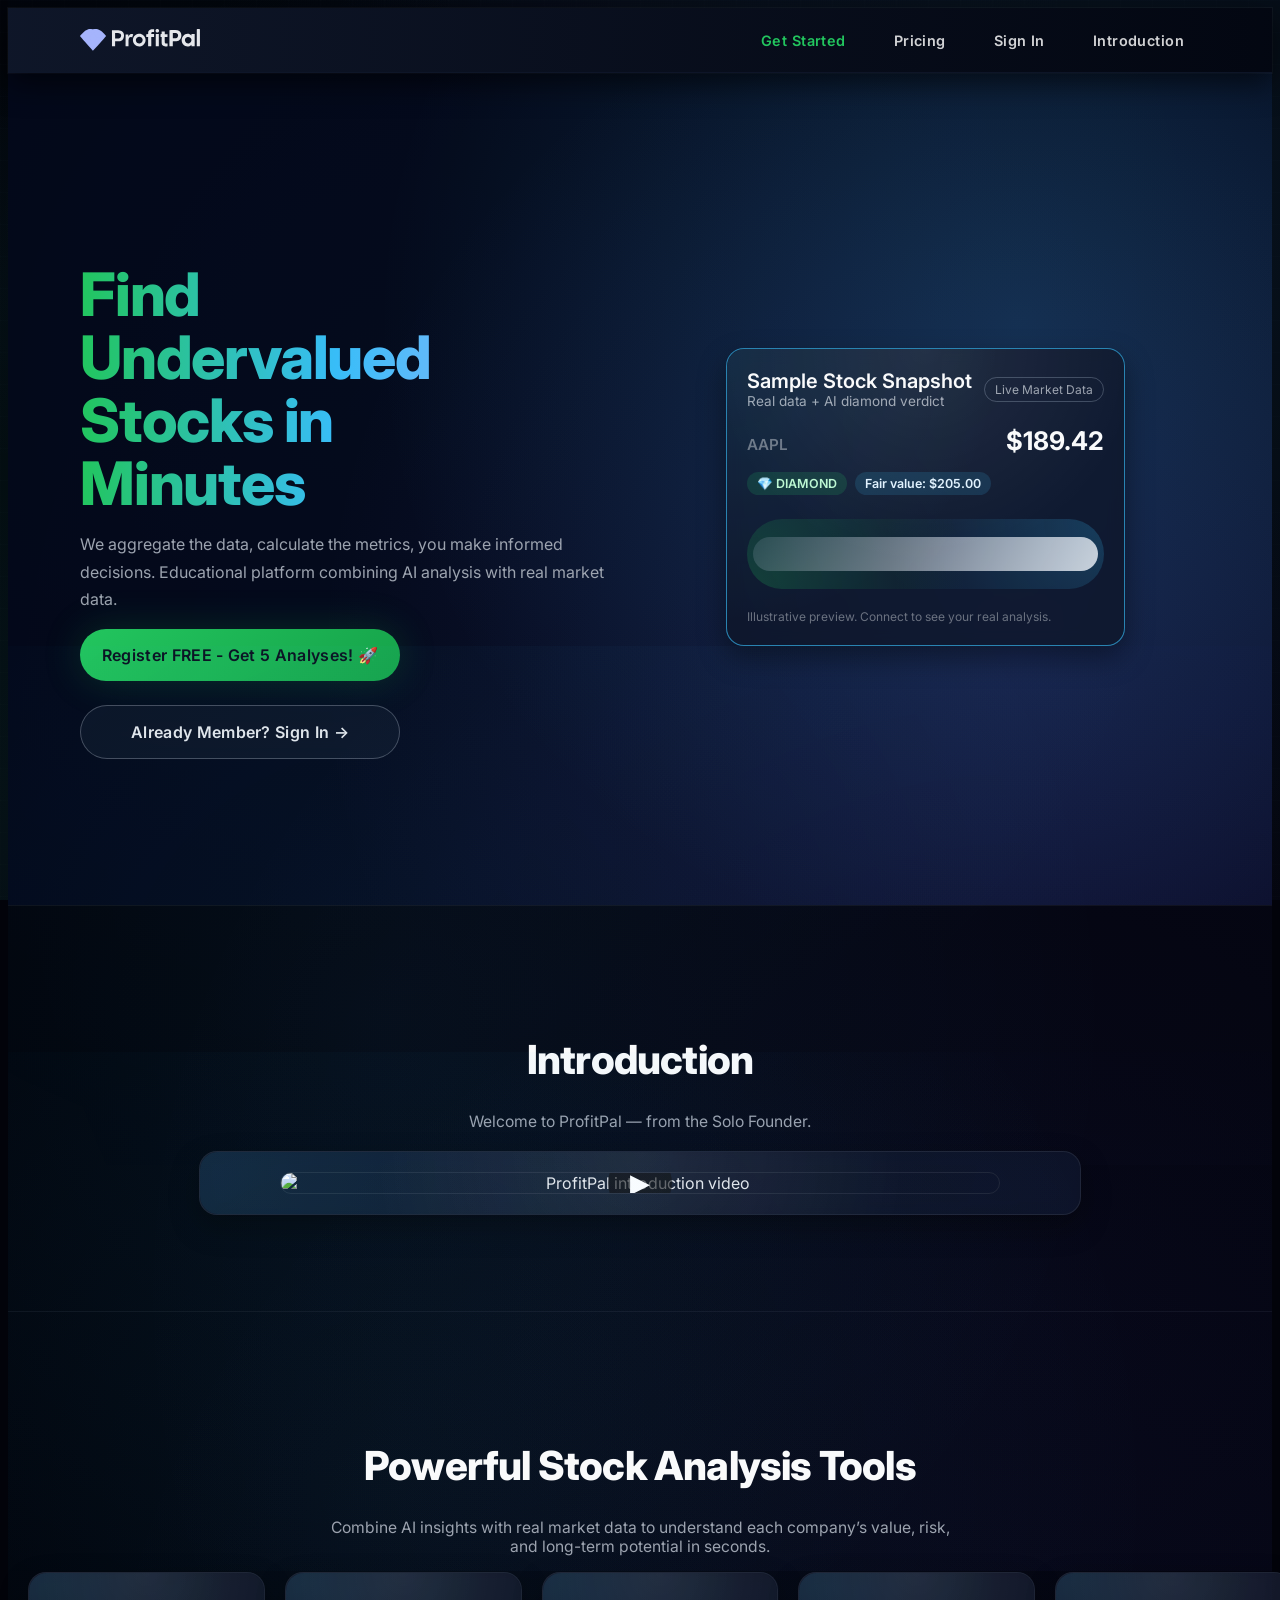
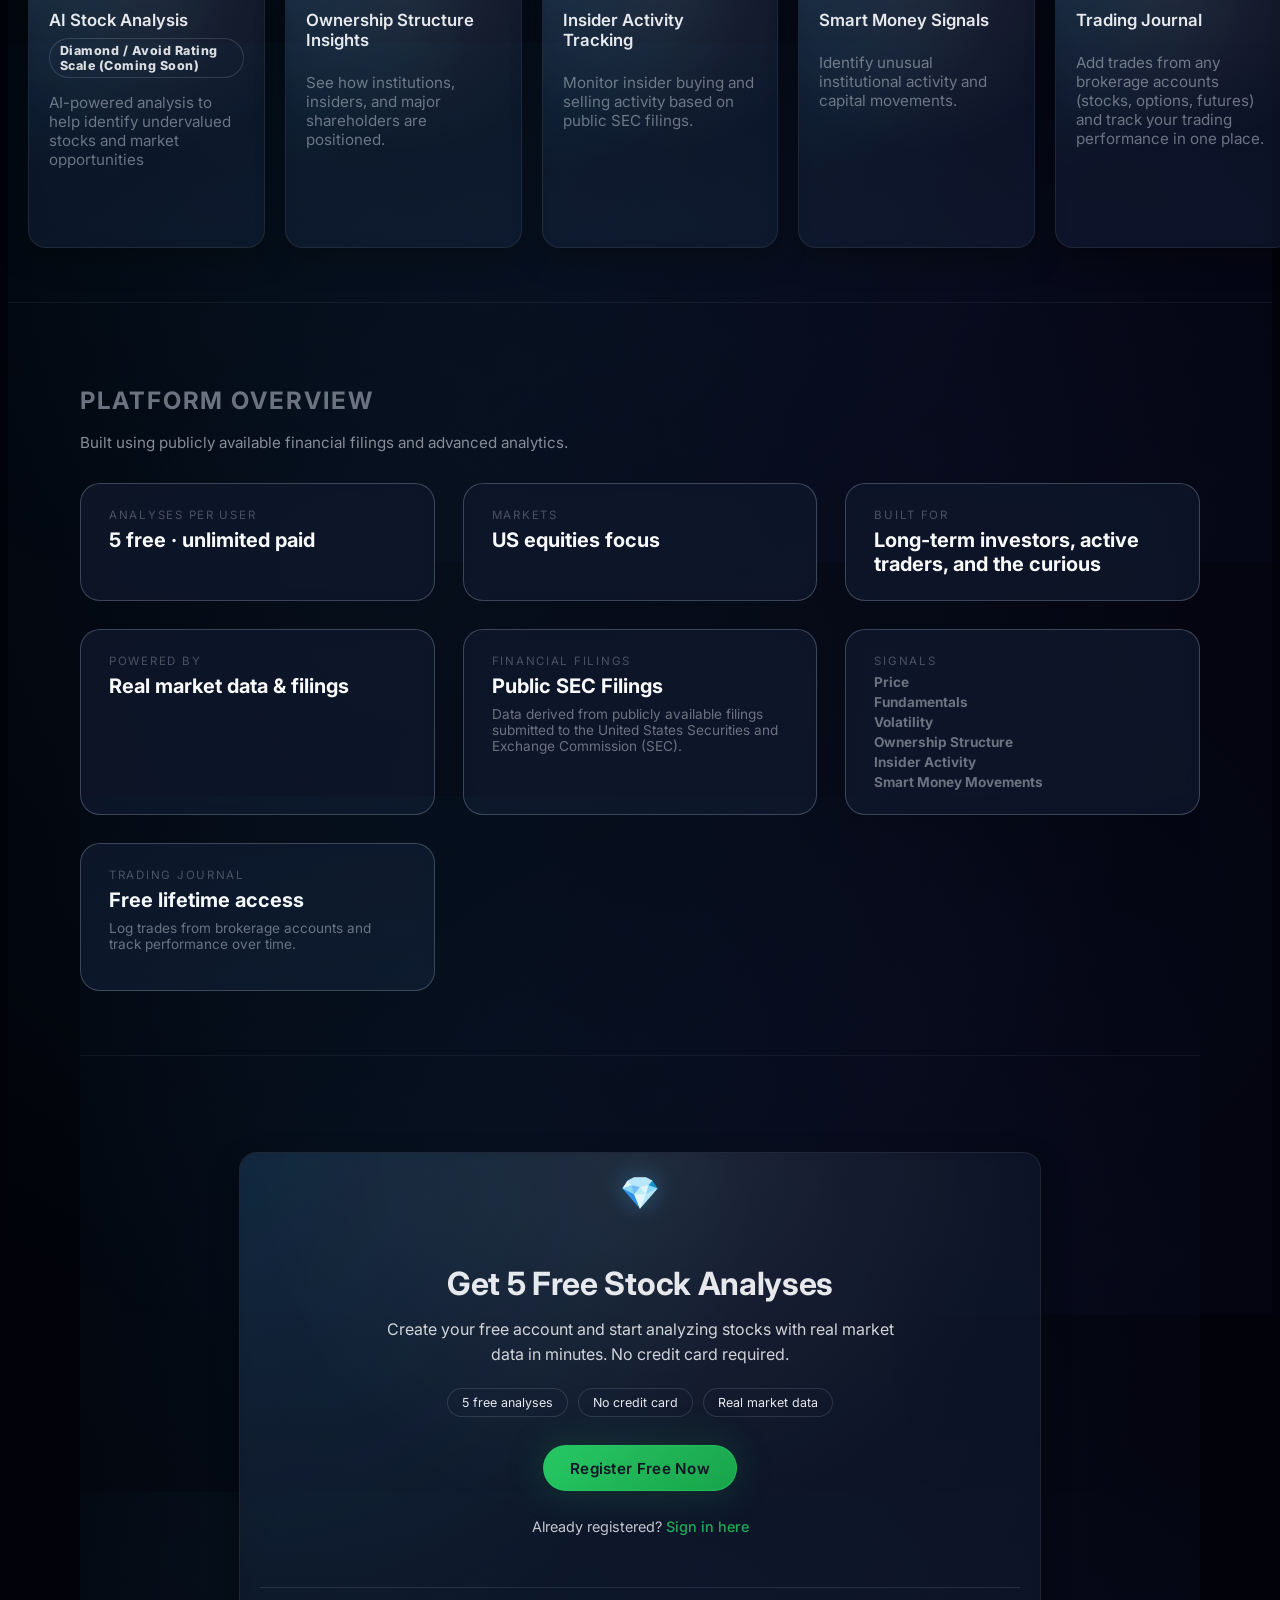
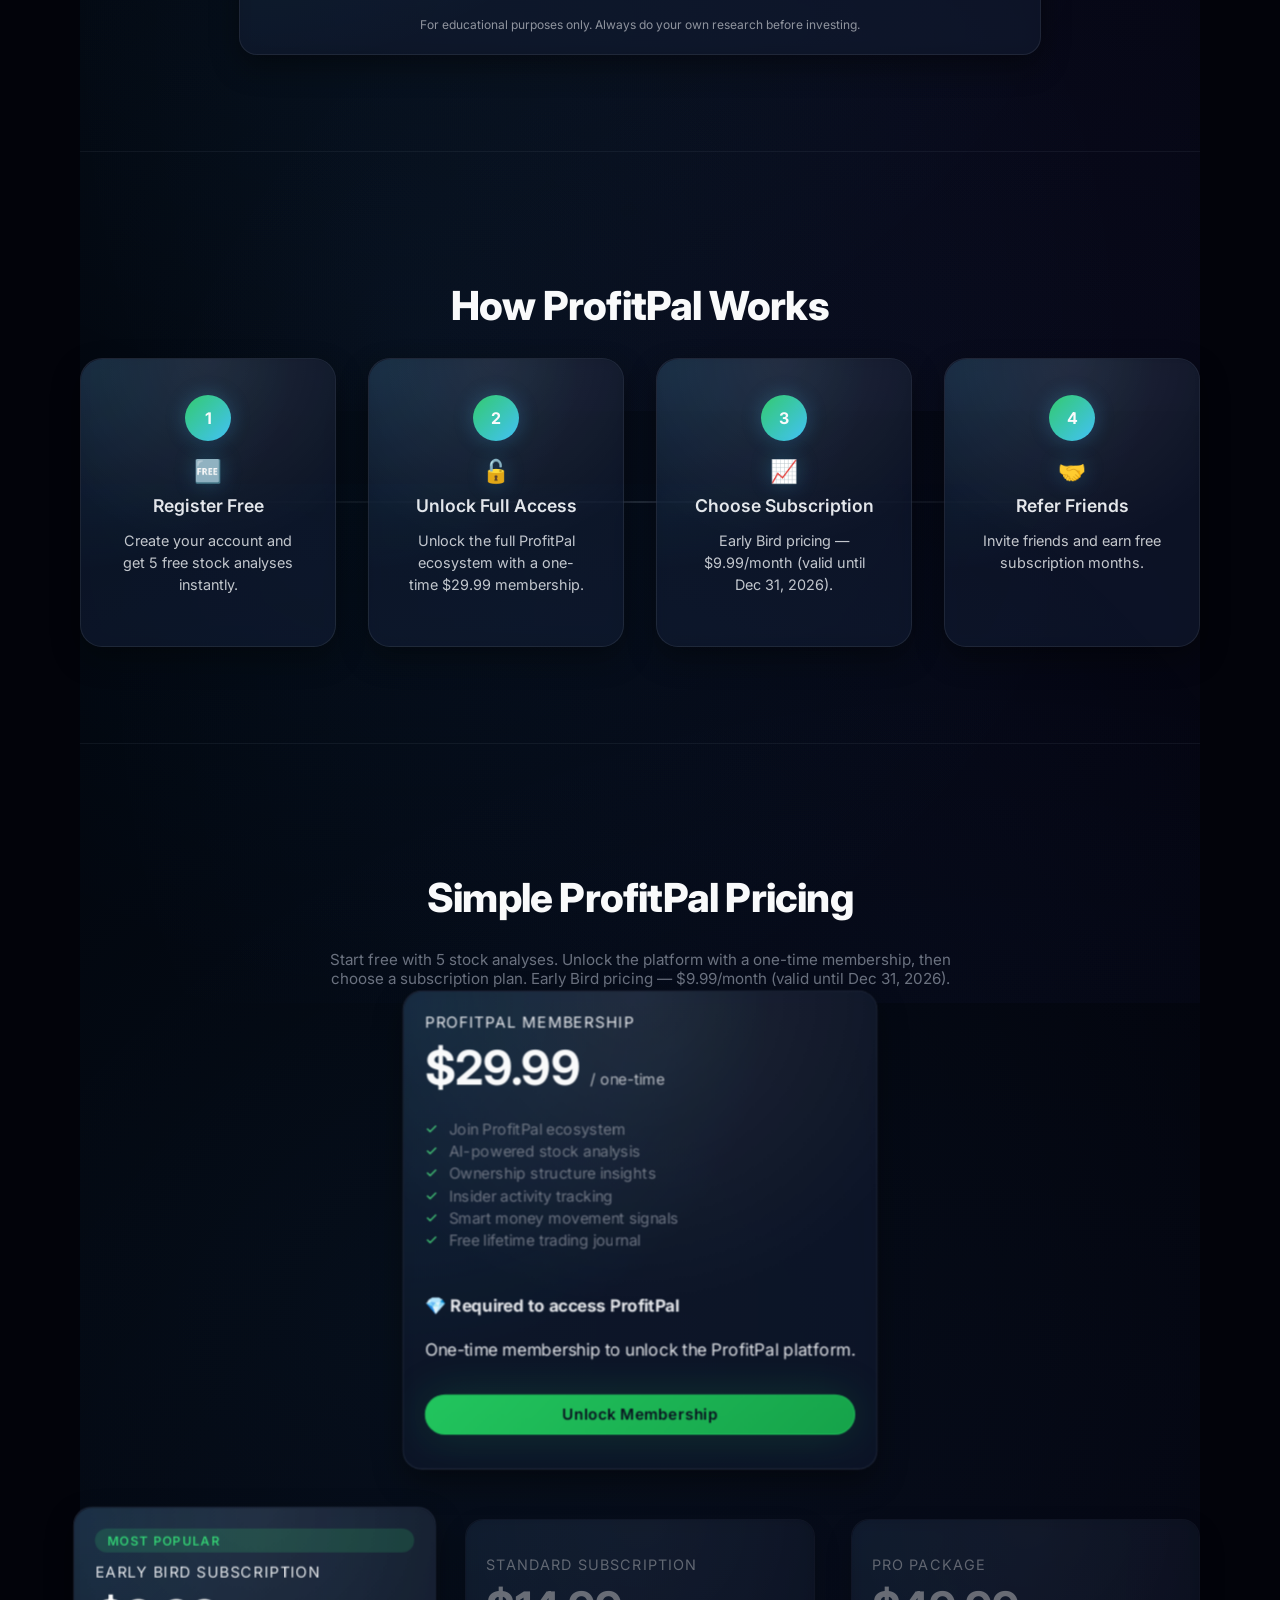
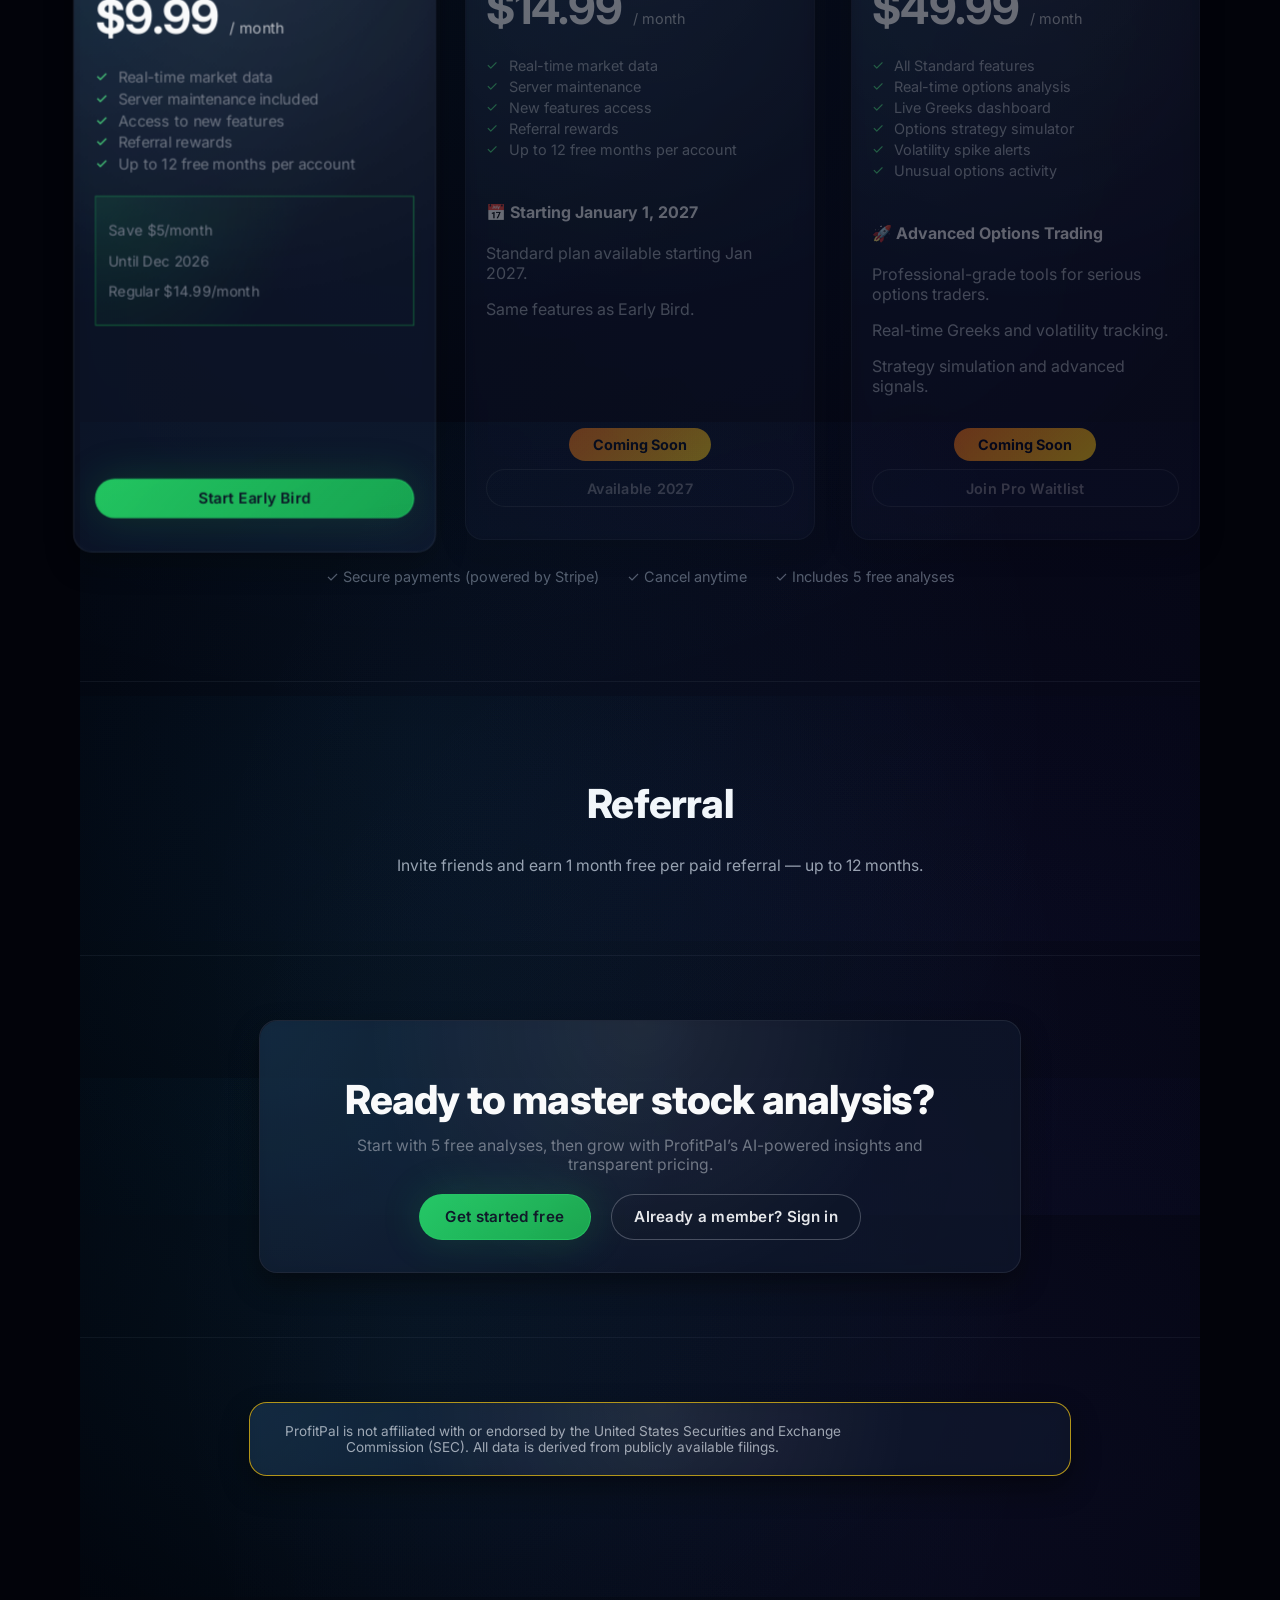
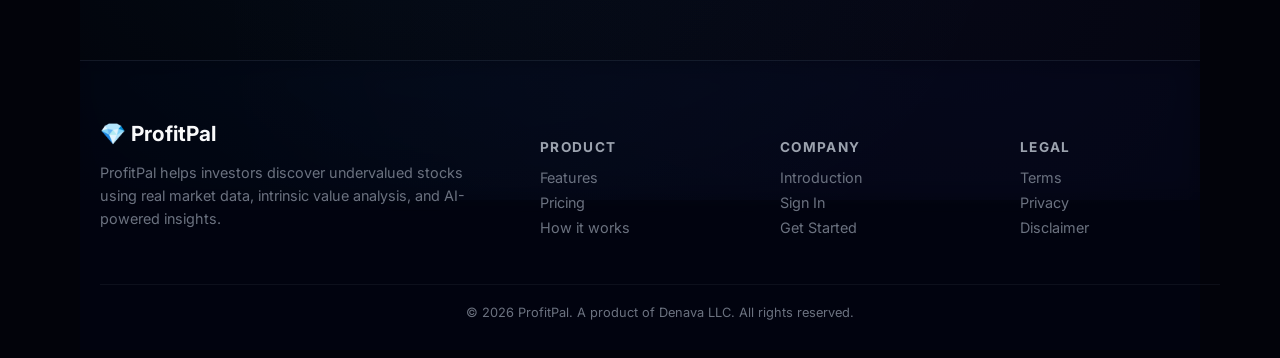
==== commit cb4c0da2: "code added" ====
--- a/index.html
+++ b/index.html
@@ -67,8 +67,7 @@
         <div class="hero-content hero-left">
           <h1 class="pp-hero-title">Find<br>Undervalued<br>Stocks in<br>Minutes</h1>
           <p class="pp-hero-subtitle">
-            ProfitPal analyzes real market data and key valuation metrics so you can quickly spot quality companies
-            trading below their intrinsic value.
+            We aggregate the data, calculate the metrics, you make informed decisions. Educational platform combining AI analysis with real market data.
           </p>
           <div class="hero-actions">
             <a href="#demo" class="cta-button pp-btn pp-btn-primary">Register FREE - Get 5 Analyses! 🚀</a>
@@ -154,8 +153,9 @@
       <div class="pp-grid feature-grid feature-grid--5">
         <div class="pp-card feature-card">
           <h3 class="feature-card-title">AI Stock Analysis</h3>
+          <span class="pp-badge" style="text-transform: none;">Diamond / Avoid Rating Scale (Coming Soon)</span>
           <p class="feature-card-text">
-            AI-powered analysis to help identify undervalued stocks and market opportunities.
+            AI-powered analysis to help identify undervalued stocks and market opportunities
           </p>
         </div>
         <div class="pp-card feature-card">
@@ -179,7 +179,7 @@
         <div class="pp-card feature-card">
           <h3 class="feature-card-title">Trading Journal</h3>
           <p class="feature-card-text">
-            Add trades from your brokerage accounts (stocks, options, futures) and track your trading performance and results.
+            Add trades from any brokerage accounts (stocks, options, futures) and track your trading performance in one place.
           </p>
         </div>
       </div>
@@ -206,7 +206,7 @@
         </div>
         <div class="platform-card">
           <div class="platform-card-label">Built for</div>
-          <div class="platform-card-value">Long-term investors</div>
+          <div class="platform-card-value">Long-term investors, active traders, and the curious</div>
         </div>
         <div class="platform-card">
           <div class="platform-card-label">Powered by</div>
@@ -453,9 +453,19 @@
       </div>
 
       <div class="trust-row">
-        <span>✓ Secure payments</span>
+        <span>✓ Secure payments (powered by Stripe)</span>
         <span>✓ Cancel anytime</span>
         <span>✓ Includes 5 free analyses</span>
+      </div>
+    </div>
+
+    <!-- Referral Section -->
+    <div class="pp-section pp-section--tight reveal-up" id="referral">
+      <div class="pp-shell">
+        <h2 class="pp-section-title">Referral</h2>
+        <p class="pp-section-description">
+          Invite friends and earn 1 month free per paid referral — up to 12 months.
+        </p>
       </div>
     </div>
 
@@ -608,7 +618,7 @@
     </div>
 
     <div class="pp-footer-bottom">
-      <span>© 2026 ProfitPal. All rights reserved.</span>
+      <span>© 2026 ProfitPal. A product of Denava LLC. All rights reserved.</span>
     </div>
   </div>
 </footer>
--- a/redesign.css
+++ b/redesign.css
@@ -374,12 +374,17 @@
 body.pp-analysis-page .ticker-input-group.analysis-input {
   display: grid;
   grid-template-columns: minmax(0, 1fr) auto;
-  gap: var(--pp-space-4);
+  gap: var(--pp-space-5);
   align-items: center;
 }
 
 body.pp-analysis-page #tickerInput.form-input {
   min-height: 48px;
+  background: rgba(2, 6, 23, 0.28);
+  border: 1px solid rgba(148, 163, 184, 0.26);
+  border-radius: var(--pp-radius-md);
+  box-shadow: inset 0 0 0 1px rgba(56, 189, 248, 0.06);
+  padding: 0 var(--pp-space-4);
 }
 
 body.pp-analysis-page #analyzeBtn.pp-btn {
@@ -558,11 +563,11 @@
 }
 
 body.pp-analysis-page .summary-card.pp-card {
-  padding: var(--pp-space-6);
+  padding: var(--pp-space-5);
 }
 
 body.pp-analysis-page .summary-label {
-  font-size: 0.78rem;
+  font-size: 0.74rem;
   letter-spacing: 0.14em;
   text-transform: uppercase;
   color: rgba(148, 163, 184, 0.9);
@@ -571,7 +576,7 @@
 
 body.pp-analysis-page .summary-value {
   margin-top: 8px;
-  font-size: 1.35rem;
+  font-size: 1.25rem;
   font-weight: 950;
   letter-spacing: -0.02em;
   color: rgba(255, 255, 255, 0.94);
@@ -1614,12 +1619,38 @@
 
 /* Make Boost banner look like an inline, secondary control */
 body.pp-dashboard-page .boost-banner.pp-card {
-  padding: 10px 14px;
+  padding: 14px 16px;
   max-width: 1000px;
   margin: 0 auto var(--pp-space-4);
-  background: transparent;
-  border-color: transparent;
-  box-shadow: none;
+  background:
+    linear-gradient(
+      135deg,
+      rgba(124, 58, 237, 0.30) 0%,
+      rgba(249, 115, 22, 0.22) 55%,
+      rgba(59, 130, 246, 0.10) 100%
+    );
+  border-color: rgba(124, 58, 237, 0.40);
+  backdrop-filter: blur(10px);
+  -webkit-backdrop-filter: blur(10px);
+  box-shadow:
+    0 0 0 1px rgba(124, 58, 237, 0.18),
+    0 18px 50px rgba(0, 0, 0, 0.35),
+    0 0 28px rgba(124, 58, 237, 0.22),
+    0 0 24px rgba(249, 115, 22, 0.16);
+}
+
+body.pp-dashboard-page .boost-banner.pp-card::after {
+  content: '';
+  position: absolute;
+  inset: 0;
+  border-radius: inherit;
+  pointer-events: none;
+  background:
+    radial-gradient(circle at 20% 20%, rgba(124, 58, 237, 0.35), transparent 45%),
+    radial-gradient(circle at 85% 45%, rgba(249, 115, 22, 0.30), transparent 55%);
+  opacity: 0.9;
+  filter: blur(10px);
+  z-index: -1;
 }
 
 body.pp-dashboard-page .boost-title {
@@ -1642,6 +1673,17 @@
   transform: translateY(-6px);
   border-color: rgba(148, 163, 184, 0.5);
   box-shadow: 0 20px 52px rgba(0, 0, 0, 0.45);
+}
+
+/* Premium hover for Boost banner only */
+body.pp-dashboard-page .boost-banner.pp-card:hover {
+  transform: translateY(-6px);
+  border-color: rgba(249, 115, 22, 0.55);
+  box-shadow:
+    0 0 0 1px rgba(249, 115, 22, 0.20),
+    0 26px 70px rgba(0, 0, 0, 0.48),
+    0 0 38px rgba(124, 58, 237, 0.28),
+    0 0 30px rgba(249, 115, 22, 0.22);
 }
 
 .card-header {
@@ -5812,22 +5854,29 @@
   margin-top: var(--pp-space-5);
 }
 
-/* AdSense container (dark theme, responsive, SaaS-style) */
-.pp-ad-container {
-  margin: 20px 0;
-  padding: 12px;
-  border-radius: 12px;
-  background: rgba(255, 255, 255, 0.02);
-  border: 1px solid rgba(148, 163, 184, 0.15);
-  text-align: center;
-}
-
-.pp-ad-container::before {
-  content: "Sponsored";
-  display: block;
-  font-size: 11px;
-  color: rgba(148, 163, 184, 0.6);
-  margin-bottom: 6px;
-  letter-spacing: 0.08em;
-}
-
+/* Login page: improve topbar spacing + logo visibility */
+body.pp-auth-page .pp-public-topbar {
+  padding-top: 18px;
+  padding-bottom: 10px;
+}
+
+body.pp-auth-page .pp-public-topbar #pp-logo {
+  transform: scale(1.08);
+  transform-origin: left center;
+  display: inline-block;
+}
+
+/* Floating AI assistant mount (future chat UI) */
+#ai-assistant {
+  position: fixed;
+  bottom: 20px;
+  right: 20px;
+  z-index: 9999;
+  max-width: calc(100vw - 40px);
+  pointer-events: none; /* empty mount should not block clicks */
+}
+
+#ai-assistant > * {
+  pointer-events: auto;
+}
+
